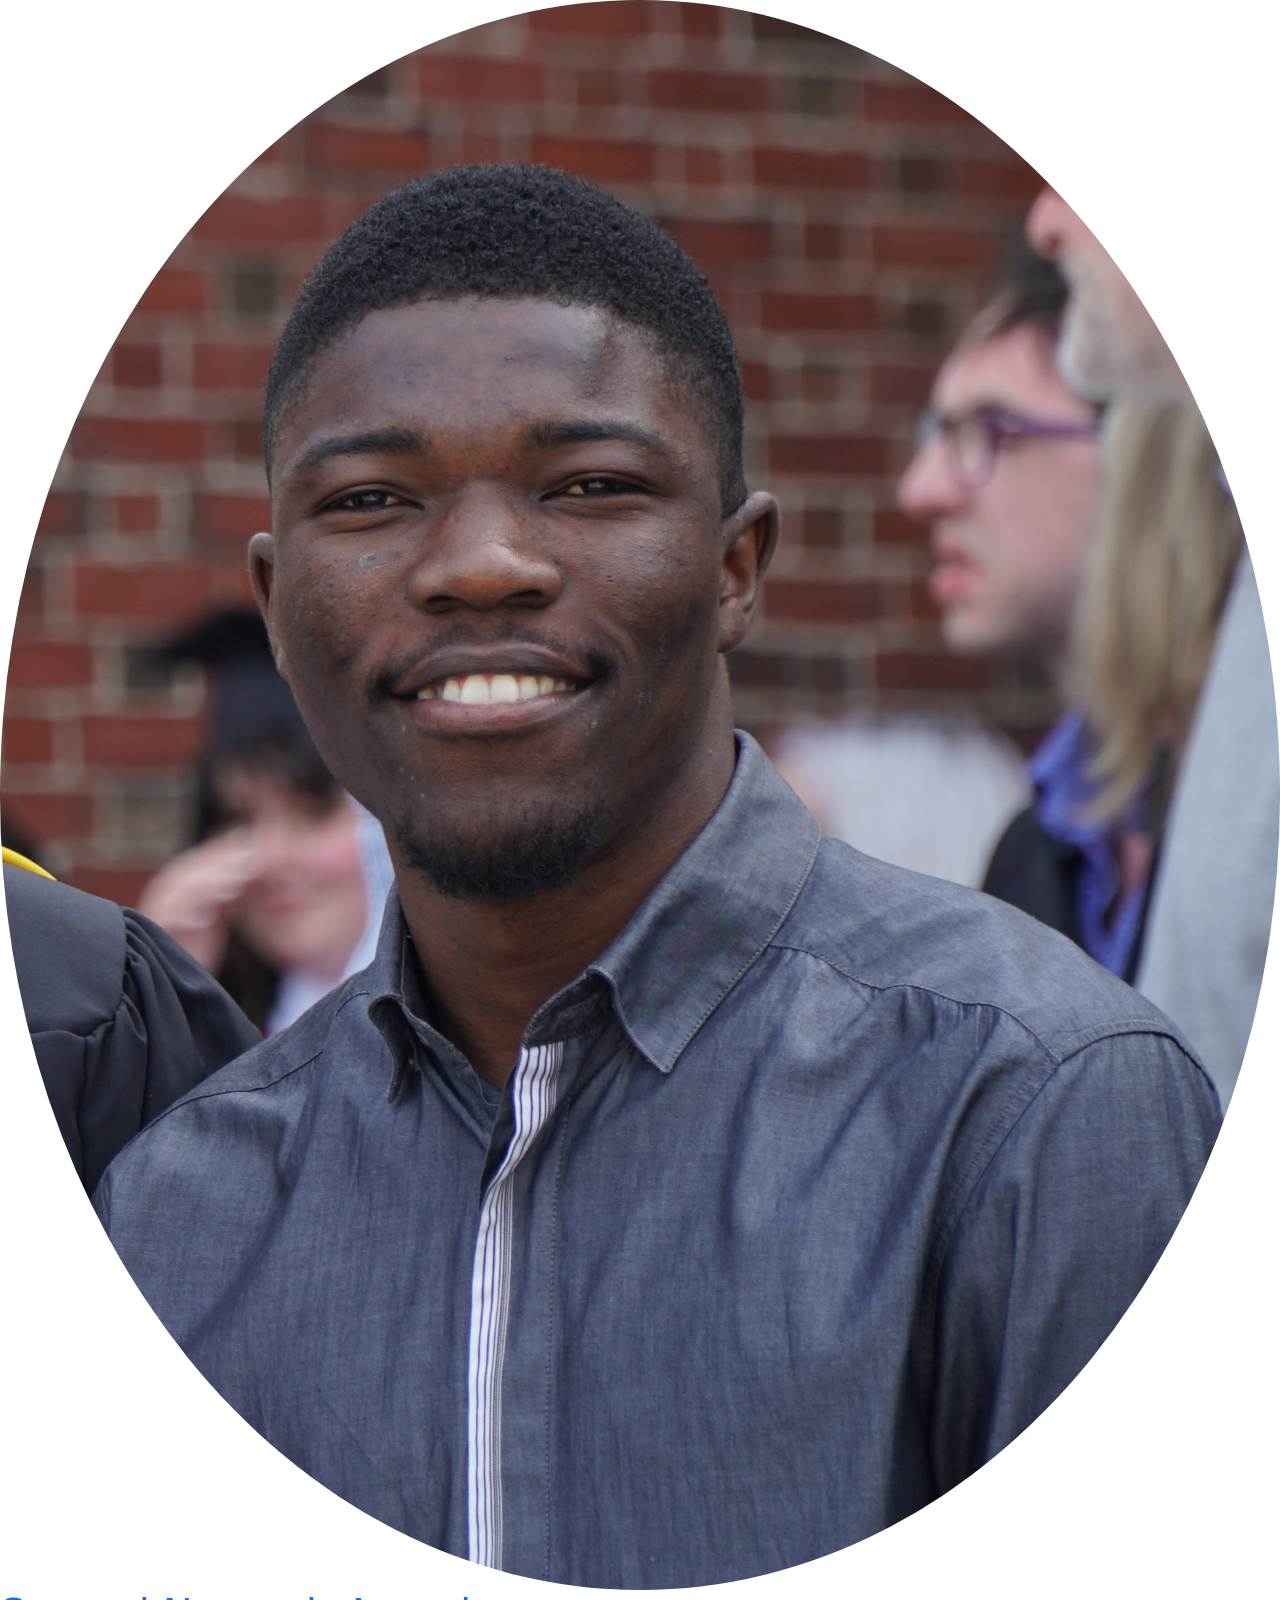
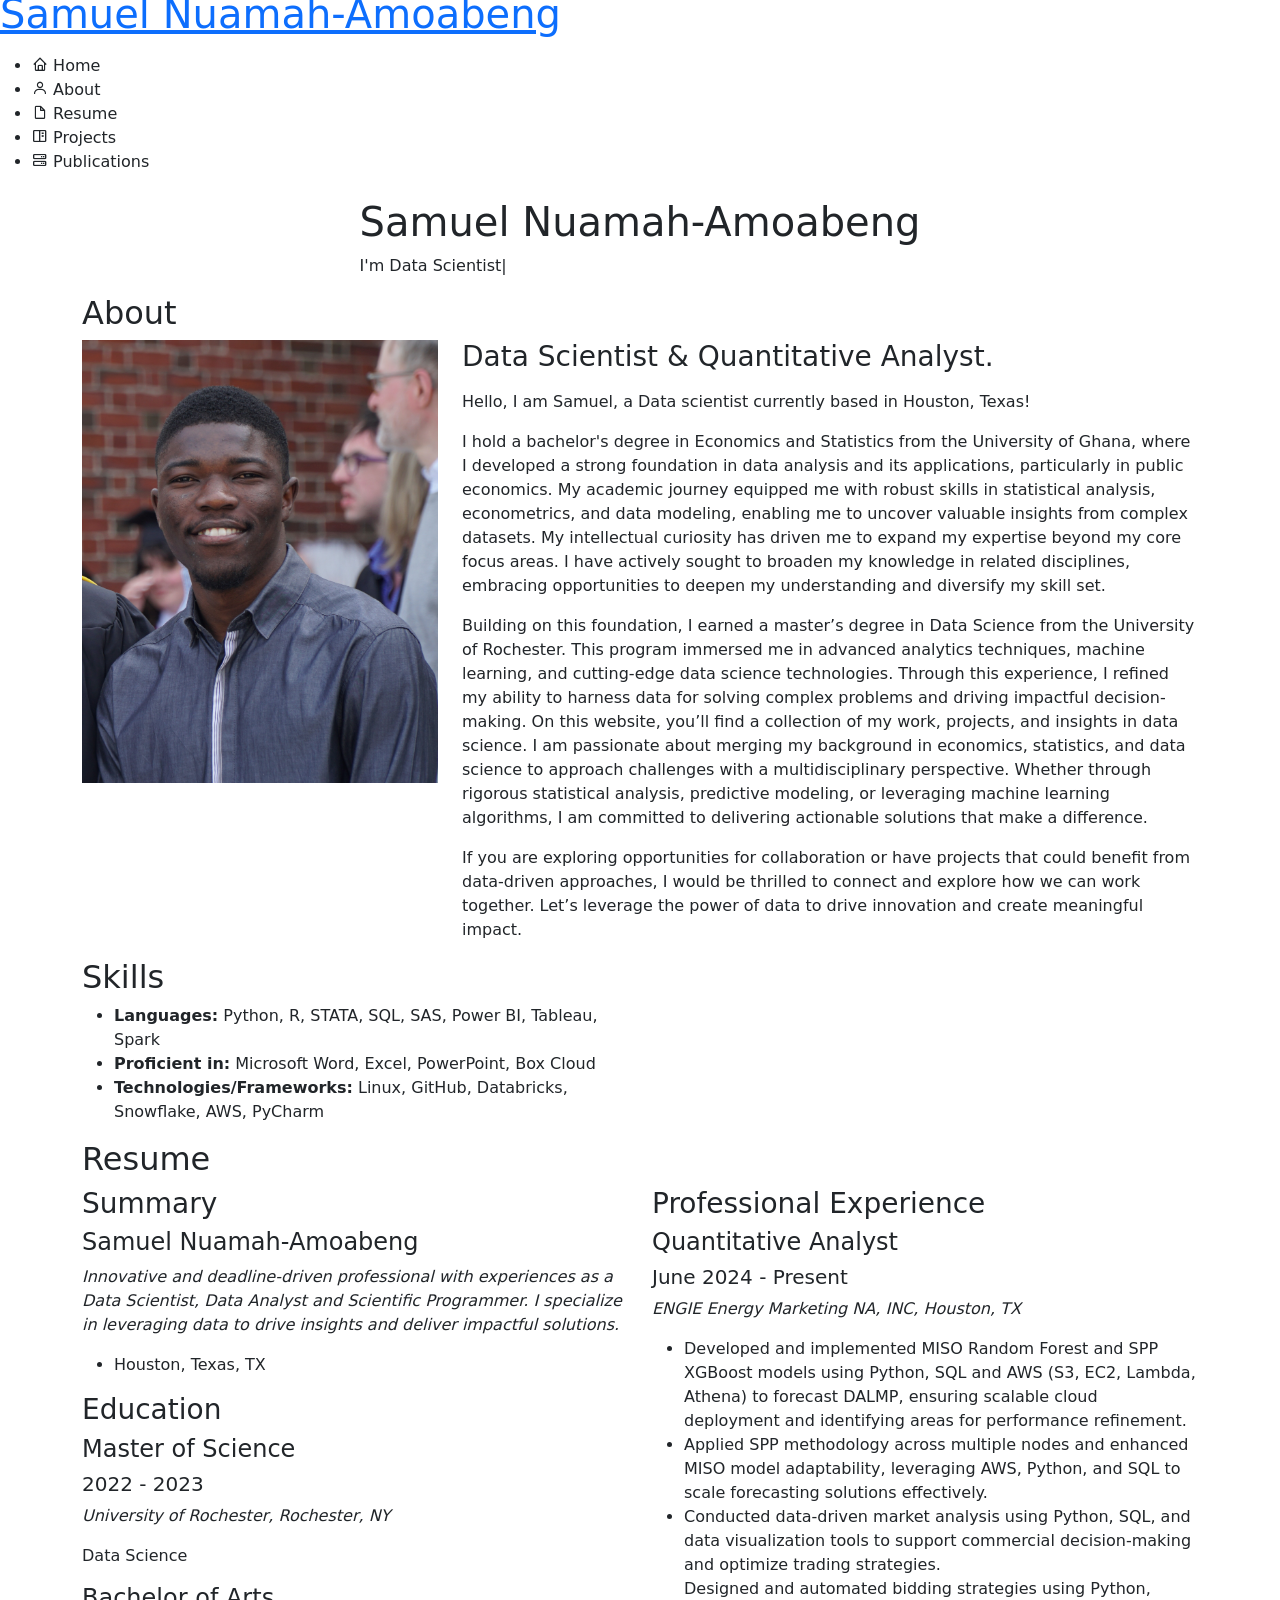
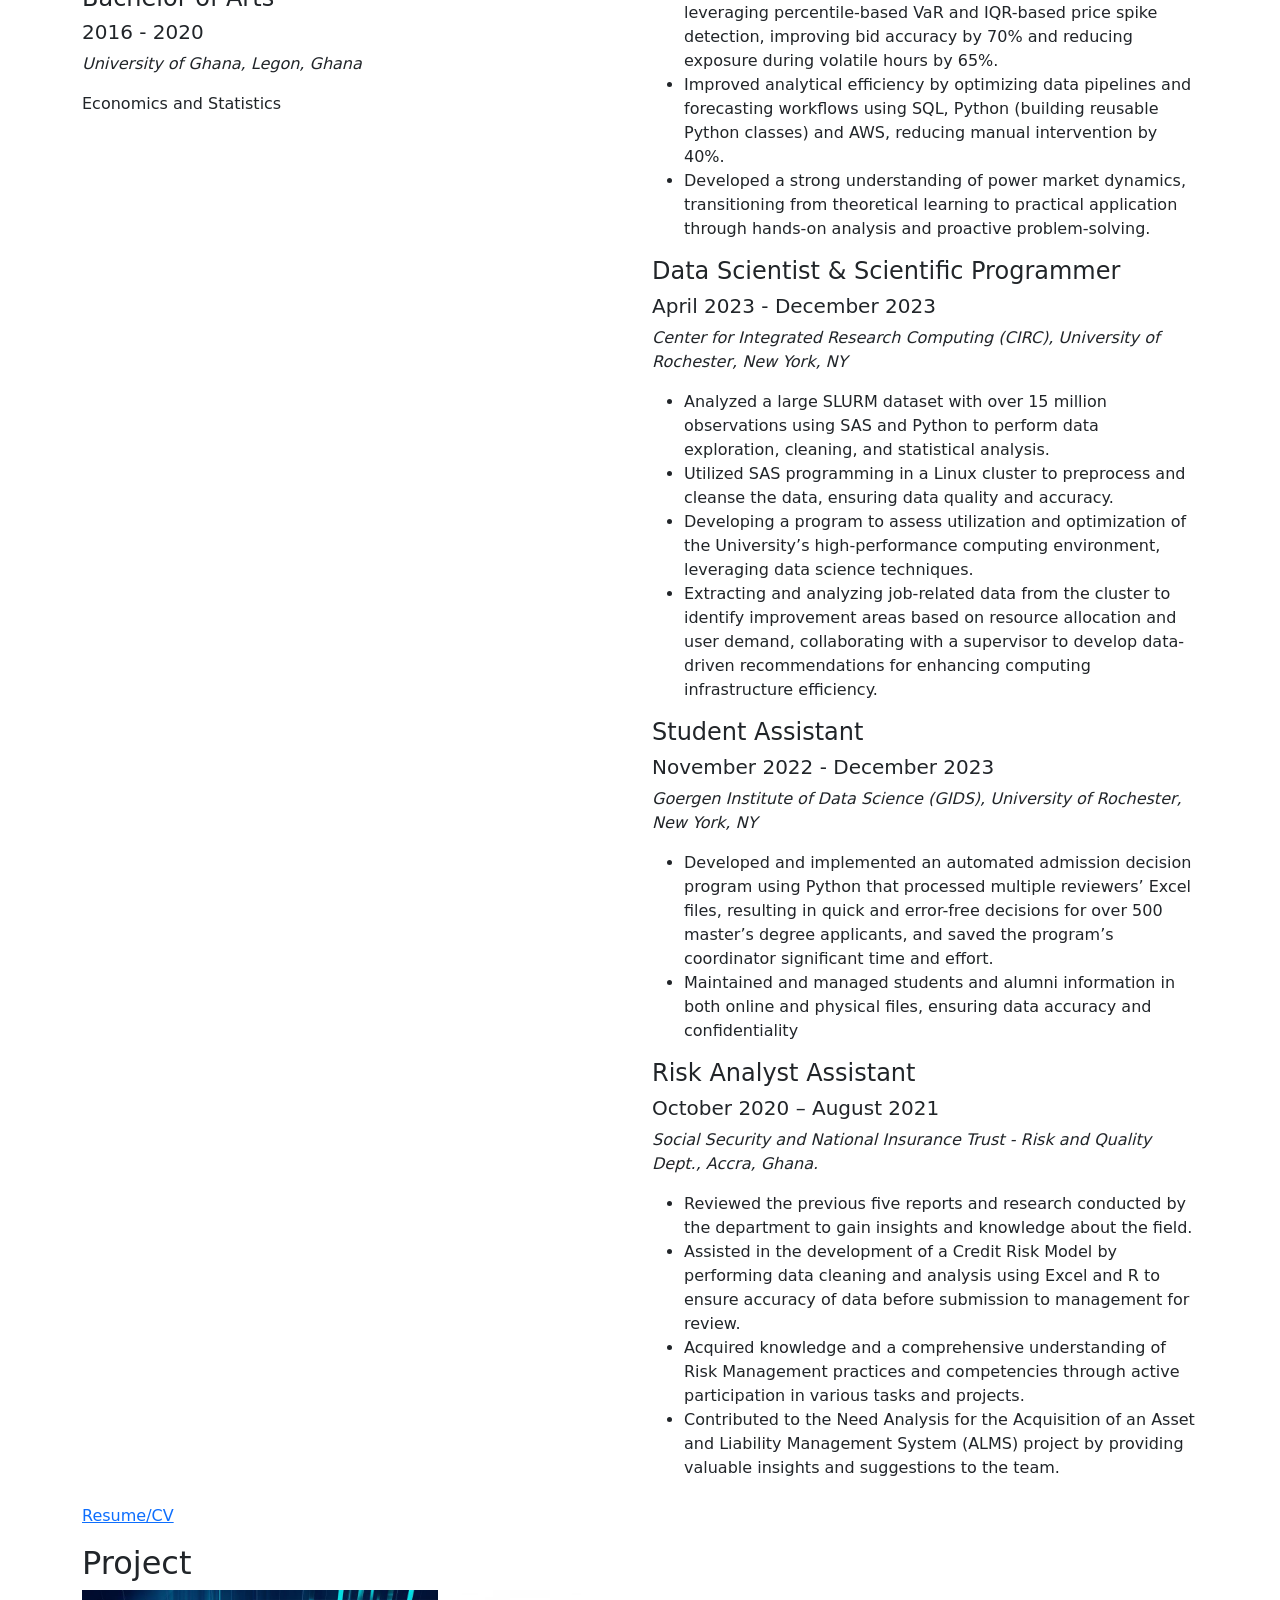
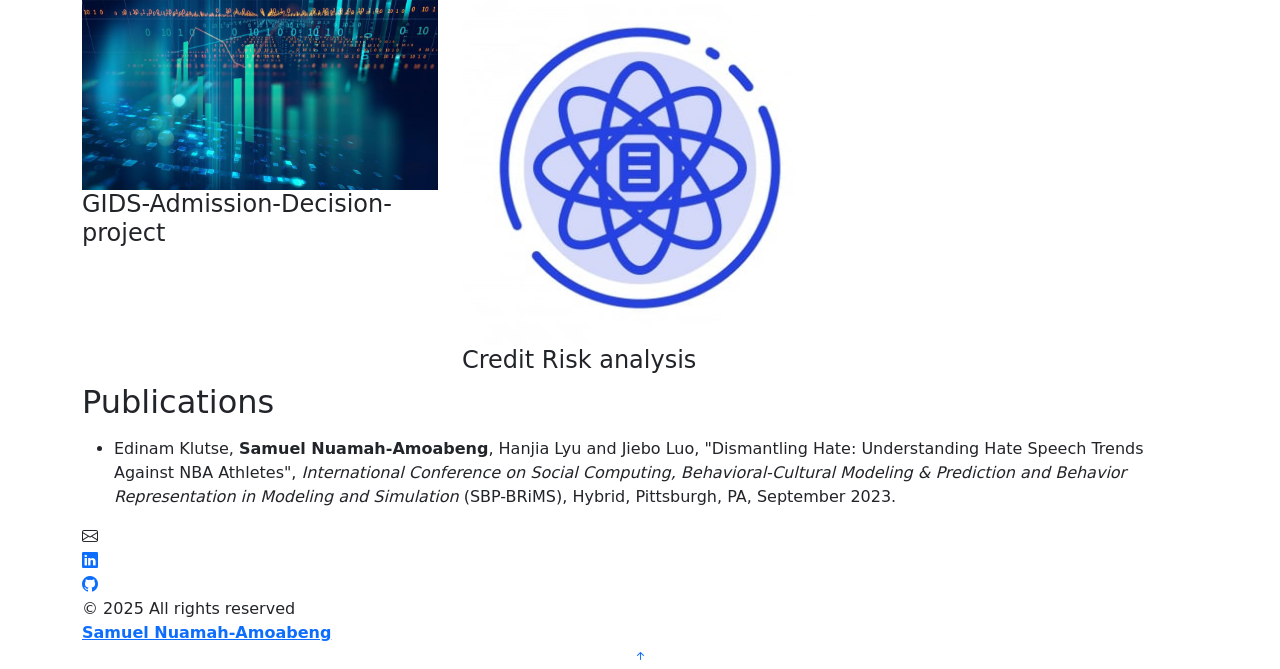
==== index.html @ 995edb14 "Update index.html changed emp date of ENGIE also added a bullet point to my experience" ====
<!DOCTYPE html>
<html lang="en">

<head>
  <meta name="google-site-verification" content="ujQtDr-urNf1VASgoA4Z95zfJi-2uGLfzLaGfaBQ5-U" />
  <meta charset="utf-8">
  <meta content="width=device-width, initial-scale=1.0" name="viewport">

  <title>Samuel Nuamah-Amoabeng</title>
  <meta content="" name="description">
  <meta content="" name="keywords">

  <!-- Favicons -->
  <link href="assets/img/favicon.png" rel="icon">
  <link href="assets/img/apple-touch-icon.png" rel="apple-touch-icon">

  <!-- Google Fonts -->
  <link href="https://fonts.googleapis.com/css?family=Open+Sans:300,300i,400,400i,600,600i,700,700i|Raleway:300,300i,400,400i,500,500i,600,600i,700,700i|Poppins:300,300i,400,400i,500,500i,600,600i,700,700i" rel="stylesheet">

  <!-- Vendor CSS Files -->
  <link href="assets/vendor/aos/aos.css" rel="stylesheet">
  <link href="assets/vendor/bootstrap/css/bootstrap.min.css" rel="stylesheet">
  <link href="assets/vendor/bootstrap-icons/bootstrap-icons.css" rel="stylesheet">
  <link href="assets/vendor/boxicons/css/boxicons.min.css" rel="stylesheet">
  <link href="assets/vendor/glightbox/css/glightbox.min.css" rel="stylesheet">
  <link href="assets/vendor/swiper/swiper-bundle.min.css" rel="stylesheet">

  <!-- Template Main CSS File -->
  <link href="assets/css/style.css" rel="stylesheet">

  <!-- =======================================================
  * Template Name: Samuel Nuamah-Amoabeng
  * Updated: May 30 2023 with Bootstrap v5.3.0
  * Template URL: https://bootstrapmade.com/iportfolio-bootstrap-portfolio-websites-template/
  * Author: BootstrapMade.com
  * License: https://bootstrapmade.com/license/
  ======================================================== -->
</head>

<body>

  <!-- ======= Mobile nav toggle button ======= -->
  <i class="bi bi-list mobile-nav-toggle d-xl-none"></i>

  <!-- ======= Header ======= -->
  <header id="header">
    <div class="d-flex flex-column">

      <div class="profile">
        <img src="assets/img/profile-img.jpg" alt="" class="img-fluid rounded-circle">
        <h1 class="text-light"><a href="index.html">Samuel Nuamah-Amoabeng</a></h1>
        <!-- <div class="social-links mt-3 text-center"> -->
        <!-- <a href="#" class="twitter"><i class="bx bxl-twitter"></i></a> -->
        <!-- <a href="#" class="facebook"><i class="bx bxl-facebook"></i></a> -->
        <!-- <a href="#" class="instagram"><i class="bx bxl-instagram"></i></a> -->
        <!-- <a href="#" class="google-plus"><i class="bx bxl-skype"></i></a> --> 
        <!-- <a href="#" class="linkedin"><i class="bx bxl-linkedin"></i></a> -->
        <!-- </div> -->
      </div>

      <nav id="navbar" class="nav-menu navbar">
        <ul>
          <li><a href="#hero" class="nav-link scrollto active"><i class="bx bx-home"></i> <span>Home</span></a></li>
          <li><a href="#about" class="nav-link scrollto"><i class="bx bx-user"></i> <span>About</span></a></li>
          <li><a href="#resume" class="nav-link scrollto"><i class="bx bx-file-blank"></i> <span>Resume</span></a></li>
          <li><a href="#projects" class="nav-link scrollto"><i class="bx bx-book-content"></i> <span>Projects</span></a></li>
          <li><a href="#publications" class="nav-link scrollto"><i class="bx bx-server"></i> <span>Publications</span></a></li>
          <!-- <li><a href="#contact" class="nav-link scrollto"><i class="bx bx-envelope"></i> <span>Contact</span></a></li> -->
        </ul>
      </nav><!-- .nav-menu -->
    </div>
  </header><!-- End Header -->

  <!-- ======= Hero Section ======= -->
  <section id="hero" class="d-flex flex-column justify-content-center align-items-center">
    <div class="hero-container" data-aos="fade-in">
      <h1>Samuel Nuamah-Amoabeng</h1>
      <p>I'm <span class="typed" data-typed-items="Data Scientist, Economist, Scientific Programmer, Quantitative Analyst"></span></p>
    </div>
  </section><!-- End Hero -->

  <main id="main">

    <!-- ======= About Section ======= -->
    <section id="about" class="about">
      <div class="container">

        <div class="section-title">
          <h2>About</h2>
          
        </div>

         <div class="row">
          <div class="col-lg-4" data-aos="fade-right">
            <img src="assets/img/profile-img.jpg" class="img-fluid" alt="">
          </div>
          <div class="col-lg-8 pt-4 pt-lg-0 content" data-aos="fade-left">
            <h3>Data Scientist &amp; Quantitative Analyst.</h3>
             <p class="fst-italic">
              <p>Hello, I am Samuel, a Data scientist currently based in Houston, Texas!</p>

          <p>I hold a bachelor's degree in Economics and Statistics from the University of Ghana, where I developed a strong foundation in data analysis and its applications, particularly in public economics. My academic journey equipped me with robust skills in statistical analysis, econometrics, and data modeling, enabling me to uncover valuable insights from complex datasets.
            My intellectual curiosity has driven me to expand my expertise beyond my core focus areas. I have actively sought to broaden my knowledge in related disciplines, embracing opportunities to deepen my understanding and diversify my skill set.</p>  
            <p>Building on this foundation, I earned a master’s degree in Data Science from the University of Rochester. This program immersed me in advanced analytics techniques, machine learning, and cutting-edge data science technologies. Through this experience, I refined my ability to harness data for solving complex problems and driving impactful decision-making.
            On this website, you’ll find a collection of my work, projects, and insights in data science. I am passionate about merging my background in economics, statistics, and data science to approach challenges with a multidisciplinary perspective. Whether through rigorous statistical analysis, predictive modeling, or leveraging machine learning algorithms, I am committed to delivering actionable solutions that make a difference.</p>
            <p>If you are exploring opportunities for collaboration or have projects that could benefit from data-driven approaches, I would be thrilled to connect and explore how we can work together. Let’s leverage the power of data to drive innovation and create meaningful impact.</p>
            <!-- <p>Thank you for visiting —I look forward to engaging with you!</p> -->
            </p>
            <!-- <div class="row">
              <div class="col-lg-6">
                <ul>
                  <li><i class="bi bi-chevron-right"></i> <strong>Birthday:</strong> <span>1 May 1995</span></li>
                  <li><i class="bi bi-chevron-right"></i> <strong>Website:</strong> <span>www.example.com</span></li>
                  <li><i class="bi bi-chevron-right"></i> <strong>Phone:</strong> <span>+123 456 7890</span></li>
                  <li><i class="bi bi-chevron-right"></i> <strong>City:</strong> <span>New York, USA</span></li>
                </ul>
              </div>
              <div class="col-lg-6">
                <ul>
                  <li><i class="bi bi-chevron-right"></i> <strong>Age:</strong> <span>30</span></li>
                  <li><i class="bi bi-chevron-right"></i> <strong>Degree:</strong> <span>Master</span></li>
                  <li><i class="bi bi-chevron-right"></i> <strong>PhEmailone:</strong> <span>email@example.com</span></li>
                  <li><i class="bi bi-chevron-right"></i> <strong>Freelance:</strong> <span>Available</span></li>
                </ul>
              </div>
            </div>
            <p>
              Officiis eligendi itaque labore et dolorum mollitia officiis optio vero. Quisquam sunt adipisci omnis et ut. Nulla accusantium dolor incidunt officia tempore. Et eius omnis.
              Cupiditate ut dicta maxime officiis quidem quia. Sed et consectetur qui quia repellendus itaque neque. Aliquid amet quidem ut quaerat cupiditate. Ab et eum qui repellendus omnis culpa magni laudantium dolores.
            </p>
          </div>
        </div> --> 

      </div>
    </section><!-- End About Section -->

    <!-- ======= Facts Section ======= -->
    <!-- <section id="facts" class="facts">
      <div class="container">

        <div class="section-title">
          <h2>Facts</h2>
          <p>Magnam dolores commodi suscipit. Necessitatibus eius consequatur ex aliquid fuga eum quidem. Sit sint consectetur velit. Quisquam quos quisquam cupiditate. Et nemo qui impedit suscipit alias ea. Quia fugiat sit in iste officiis commodi quidem hic quas.</p>
        </div>

        <div class="row no-gutters">

          <div class="col-lg-3 col-md-6 d-md-flex align-items-md-stretch" data-aos="fade-up">
            <div class="count-box">
              <i class="bi bi-emoji-smile"></i>
              <span data-purecounter-start="0" data-purecounter-end="232" data-purecounter-duration="1" class="purecounter"></span>
              <p><strong>Happy Clients</strong> consequuntur quae</p>
            </div>
          </div>

          <div class="col-lg-3 col-md-6 d-md-flex align-items-md-stretch" data-aos="fade-up" data-aos-delay="100">
            <div class="count-box">
              <i class="bi bi-journal-richtext"></i>
              <span data-purecounter-start="0" data-purecounter-end="521" data-purecounter-duration="1" class="purecounter"></span>
              <p><strong>Projects</strong> adipisci atque cum quia aut</p>
            </div>
          </div>

          <div class="col-lg-3 col-md-6 d-md-flex align-items-md-stretch" data-aos="fade-up" data-aos-delay="200">
            <div class="count-box">
              <i class="bi bi-headset"></i>
              <span data-purecounter-start="0" data-purecounter-end="1453" data-purecounter-duration="1" class="purecounter"></span>
              <p><strong>Hours Of Support</strong> aut commodi quaerat</p>
            </div>
          </div>

          <div class="col-lg-3 col-md-6 d-md-flex align-items-md-stretch" data-aos="fade-up" data-aos-delay="300">
            <div class="count-box">
              <i class="bi bi-people"></i>
              <span data-purecounter-start="0" data-purecounter-end="32" data-purecounter-duration="1" class="purecounter"></span>
              <p><strong>Hard Workers</strong> rerum asperiores dolor</p>
            </div>
          </div>

        </div>

      </div> -->
    </section><!-- End Facts Section -->

    <!-- ======= Skills Section ======= -->
    <section id="skills" class="skills section-bg">
      <div class="container">

        <div class="section-title">
          <h2>Skills</h2>
          
        </div>

        <div class="row skills-content">

          <div class="col-lg-6" data-aos="fade-up">
            <ul>
              <li><b>Languages:</b> Python, R, STATA, SQL, SAS, Power BI, Tableau, Spark</li>
              <li><b>Proficient in:</b> Microsoft Word, Excel, PowerPoint, Box Cloud</li>
              <li><b>Technologies/Frameworks:</b> Linux, GitHub, Databricks, Snowflake, AWS, PyCharm</li>
            </ul>
          </div>

            <!-- <div class="progress">
              <span class="skill">HTML <i class="val">100%</i></span>
              <div class="progress-bar-wrap">
                <div class="progress-bar" role="progressbar" aria-valuenow="100" aria-valuemin="0" aria-valuemax="100"></div>
              </div>
            </div>

            <div class="progress">
              <span class="skill">CSS <i class="val">90%</i></span>
              <div class="progress-bar-wrap">
                <div class="progress-bar" role="progressbar" aria-valuenow="90" aria-valuemin="0" aria-valuemax="100"></div>
              </div>
            </div>

            <div class="progress">
              <span class="skill">JavaScript <i class="val">75%</i></span>
              <div class="progress-bar-wrap">
                <div class="progress-bar" role="progressbar" aria-valuenow="75" aria-valuemin="0" aria-valuemax="100"></div>
              </div>
            </div>

          </div>

          <div class="col-lg-6" data-aos="fade-up" data-aos-delay="100">

            <div class="progress">
              <span class="skill">PHP <i class="val">80%</i></span>
              <div class="progress-bar-wrap">
                <div class="progress-bar" role="progressbar" aria-valuenow="80" aria-valuemin="0" aria-valuemax="100"></div>
              </div>
            </div>

            <div class="progress">
              <span class="skill">WordPress/CMS </span>
              -- <div class="progress-bar-wrap"> -->
                <!-- <div class="progress-bar" role="progressbar" aria-valuenow="90" aria-valuemin="0" aria-valuemax="100"></div> -->
              <!-- </div> -->
            <!-- </div> -->

            <!-- <div class="progress">
              <span class="skill">Photoshop <i class="val">55%</i></span>
              <div class="progress-bar-wrap">
                <div class="progress-bar" role="progressbar" aria-valuenow="55" aria-valuemin="0" aria-valuemax="100"></div>
              </div>
            </div> -->

          <!-- </div> -->

        <!-- </div> -->

      <!-- </div> -->
    </section><!-- End Skills Section -->

    <!-- ======= Resume Section ======= -->
    <section id="resume" class="resume">
      <div class="container">

        <div class="section-title">
          <h2>Resume</h2>
          <!-- <p>Magnam dolores commodi suscipit. Necessitatibus eius consequatur ex aliquid fuga eum quidem. Sit sint consectetur velit. Quisquam quos quisquam cupiditate. Et nemo qui impedit suscipit alias ea. Quia fugiat sit in iste officiis commodi quidem hic quas.</p> -->
        </div>

        <div class="row">
          <div class="col-lg-6" data-aos="fade-up">
            <h3 class="resume-title">Summary</h3>
            <div class="resume-item pb-0">
              <h4>Samuel Nuamah-Amoabeng</h4>
              <p><em>Innovative and deadline-driven professional with experiences as a Data Scientist, Data Analyst and Scientific Programmer. I specialize in leveraging data to drive insights and deliver impactful solutions.</em></p>
              <ul>
                <li>Houston, Texas, TX</li>
                <!-- <li>(585) 290-3581</li> -->
                <!-- <li>snuamaha@ur.rochester.edu</li> -->
              </ul>
            </div>

            <h3 class="resume-title">Education</h3>
            <div class="resume-item">
              <h4>Master of Science </h4>
              <h5>2022 - 2023</h5>
              <p><em>University of Rochester, Rochester, NY</em></p>
               <p>Data Science</p>
            </div>
            <div class="resume-item">
              <h4>Bachelor of Arts </h4>
              <h5>2016 - 2020</h5>
              <p><em>University of Ghana, Legon, Ghana</em></p>
               <p>Economics and Statistics</p>
            </div>
          </div>
          <div class="col-lg-6" data-aos="fade-up" data-aos-delay="100">
            <h3 class="resume-title">Professional Experience</h3>
            <div class="resume-item">
              <h4>Quantitative Analyst</h4>
              <h5>June 2024 - Present</h5>
              <p><em>ENGIE Energy Marketing NA, INC, Houston, TX </em></p>
              <ul>
                <li>Developed and implemented MISO Random Forest and SPP XGBoost models using Python, SQL and AWS (S3, EC2, Lambda, Athena) to forecast DALMP, ensuring scalable cloud deployment and identifying areas for performance refinement.</li>
                <li>Applied SPP methodology across multiple nodes and enhanced MISO model adaptability, leveraging AWS, Python, and SQL to scale forecasting solutions effectively. </li>
                <li>Conducted data-driven market analysis using Python, SQL, and data visualization tools to support commercial decision-making and optimize trading strategies.</li>
                </li>Designed and automated bidding strategies using Python, leveraging percentile-based VaR and IQR-based price spike detection, improving bid accuracy by 70% and reducing exposure during volatile hours by 65%.</li>
                <li>Improved analytical efficiency by optimizing data pipelines and forecasting workflows using SQL, Python (building reusable Python classes) and AWS, reducing manual intervention by 40%.</li>
                <li>Developed a strong understanding of power market dynamics, transitioning from theoretical learning to practical application through hands-on analysis and proactive problem-solving.</li>
              </ul>
            </div>
            <div class="resume-item">
              <h4>Data Scientist & Scientific Programmer</h4>
              <h5>April 2023 - December 2023</h5>
              <p><em>Center for Integrated Research Computing (CIRC), University of Rochester, New York, NY </em></p>
              <ul>
                <li>Analyzed a large SLURM dataset with over 15 million observations using SAS and Python to perform data exploration, cleaning, and statistical analysis.</li>
                <li>Utilized SAS programming in a Linux cluster to preprocess and cleanse the data, ensuring data quality and accuracy. </li>
                <li>Developing a program to assess utilization and optimization of the University’s high-performance computing environment, leveraging data science techniques.</li>
                <li>Extracting and analyzing job-related data from the cluster to identify improvement areas based on resource allocation and user demand, collaborating with a supervisor to develop data-driven recommendations for enhancing computing infrastructure efficiency.</li>
              </ul>
            </div>
            <div class="resume-item">
              <h4>Student Assistant</h4>
              <h5>November 2022 - December 2023</h5>
              <p><em>Goergen Institute of Data Science (GIDS), University of Rochester, New York, NY</em></p>
              <ul>
                <li>Developed and implemented an automated admission decision program using Python that processed multiple reviewers’ Excel files, resulting in quick and error-free decisions for over 500 master’s degree applicants, and saved the program’s coordinator significant time and effort.</li>
                <li>Maintained and managed students and alumni information in both online and physical files, ensuring data accuracy and confidentiality</li>
                <!-- <li>Recommended and consulted with clients on the most appropriate graphic design</li>
                <li>Created 4+ design presentations and proposals a month for clients and account managers</li> -->
              </ul>
            </div>
            <div class="resume-item">
              <h4>Risk Analyst Assistant</h4>
              <h5>October 2020 – August 2021</h5>
              <p><em>Social Security and National Insurance Trust - Risk and Quality Dept., Accra, Ghana.</em></p>
              <ul>
                <li>Reviewed the previous five reports and research conducted by the department to gain insights and knowledge about the field.</li>
                <li>Assisted in the development of a Credit Risk Model by performing data cleaning and analysis using Excel and R to ensure accuracy of data before submission to management for review. </li>
                <li>Acquired knowledge and a comprehensive understanding of Risk Management practices and competencies through active participation in various tasks and projects.</li>
                <li>Contributed to the Need Analysis for the Acquisition of an Asset and Liability Management System (ALMS) project by providing valuable insights and suggestions to the team.</li>
              </ul>
            </div>
          </div>
        </div>

      </div>
    </section><!-- End Resume Section -->



    <section id="resume" class="resume">
      <div class="container">
        <!-- Resume section code -->
    
        <!-- PDF Resume section -->
        <div class="resume-pdf">
          <h3 class="resume-title"></h3>
          <p><a href="resume/Samuel_Resume_new.pdf" target="_blank">Resume/CV</a></p>
        </div>
      </div>
    </section>
    
    
    <!-- ======= Portfolio Section ======= -->
    <section id="projects" class="projects section-bg">
      <div class="container">

        <div class="section-title">
          <h2>Project</h2>
          <!-- <p>Magnam dolores commodi suscipit. Necessitatibus eius consequatur ex aliquid fuga eum quidem. Sit sint consectetur velit. Quisquam quos quisquam cupiditate. Et nemo qui impedit suscipit alias ea. Quia fugiat sit in iste officiis commodi quidem hic quas.</p> -->
        </div>

         <div class="row" data-aos="fade-up">
          <div class="col-lg-12 d-flex justify-content-center">
            <!-- <ul id="projects-flters">
              <li data-filter="*" class="filter-active">All</li>
              <li data-filter=".filter-app">App</li>
              <li data-filter=".filter-card">Card</li>
              <li data-filter=".filter-web">Web</li>
            </ul> -->
          </div>
        </div>

        <div class="row portfolio-container" data-aos="fade-up" data-aos-delay="100">

          <div class="col-lg-4 col-md-6 portfolio-item filter-app">
            <div class="portfolio-wrap">
              <a href="https://github.com/snuamaha/GIDS-Admission-Decision-project"> 
              <img src="assets/img/portfolio/portfolio-1.jpg" class="img-fluid" alt="">
              </a>
              <h4>GIDS-Admission-Decision-project</h4>
              <div class="portfolio-links">
                <a href="assets/img/portfolio/portfolio-1.jpg" data-gallery="portfolioGallery" class="portfolio-lightbox" title="GIDS-Admission-Decision"><i class=""></i></a>
                <a href="https://github.com/snuamaha/GIDS-Admission-Decision-project" title="More Details"><i class=""></i></a>
              </div>
            </div>
          </div>

          <div class="col-lg-4 col-md-6 portfolio-item filter-app">
            <div class="portfolio-wrap">
              <a href="https://github.com/snuamaha/Credit-Risk-Analyis">
              <img src="assets/img/portfolio/portfolio-2.jpg" class="img-fluid" alt="">
              </a>
              <h4>Credit Risk analysis</h4>
              <div class="portfolio-links">
                <a href="assets/img/portfolio/portfolio-2.jpg" data-gallery="portfolioGallery" class="portfolio-lightbox" title="Credit Risk analysis"><i class=""></i></a>
                <a href="https://github.com/snuamaha/Credit-Risk-Analyis" title="More Details"><i class=""></i></a>
              </div>
            </div>
          </div>

          <!-- <div class="col-lg-4 col-md-6 portfolio-item filter-app">
            <div class="portfolio-wrap">
              <a href="portfolio-details.html">
              <img src="assets/img/portfolio/portfolio-3.jpg" class="img-fluid" alt="">
              </a>
              <div class="portfolio-links">
                <a href="assets/img/portfolio/portfolio-3.jpg" data-gallery="portfolioGallery" class="portfolio-lightbox" title=""><i class="bx bx-plus"></i></a>
                <a href="portfolio-details.html" title="More Details"><i class="bx bx-link"></i></a>
              </div>
            </div>
          </div> -->

          <!-- <div class="col-lg-4 col-md-6 portfolio-item filter-card">
            <div class="portfolio-wrap">
              <img src="assets/img/portfolio/portfolio-4.jpg" class="img-fluid" alt="">
              <div class="portfolio-links">
                <a href="assets/img/portfolio/portfolio-4.jpg" data-gallery="portfolioGallery" class="portfolio-lightbox" title="Card 2"><i class="bx bx-plus"></i></a>
                <a href="portfolio-details.html" title="More Details"><i class="bx bx-link"></i></a>
              </div>
            </div>
          </div> 

          <!-- <div class="col-lg-4 col-md-6 portfolio-item filter-web">
            <div class="portfolio-wrap">
              <img src="assets/img/portfolio/portfolio-5.jpg" class="img-fluid" alt="">
              <div class="portfolio-links">
                <a href="assets/img/portfolio/portfolio-5.jpg" data-gallery="portfolioGallery" class="portfolio-lightbox" title="Web 2"><i class="bx bx-plus"></i></a>
                <a href="portfolio-details.html" title="More Details"><i class="bx bx-link"></i></a>
              </div>
            </div>
          </div>

          <div class="col-lg-4 col-md-6 portfolio-item filter-app">
            <div class="portfolio-wrap">
              <img src="assets/img/portfolio/portfolio-6.jpg" class="img-fluid" alt="">
              <div class="portfolio-links">
                <a href="assets/img/portfolio/portfolio-6.jpg" data-gallery="portfolioGallery" class="portfolio-lightbox" title="App 3"><i class="bx bx-plus"></i></a>
                <a href="portfolio-details.html" title="More Details"><i class="bx bx-link"></i></a>
              </div>
            </div>
          </div> -->

          <!-- <div class="col-lg-4 col-md-6 portfolio-item filter-card">
            <div class="portfolio-wrap">
              <img src="assets/img/portfolio/portfolio-7.jpg" class="img-fluid" alt="">
              <div class="portfolio-links">
                <a href="assets/img/portfolio/portfolio-7.jpg" data-gallery="portfolioGallery" class="portfolio-lightbox" title="Card 1"><i class="bx bx-plus"></i></a>
                <a href="portfolio-details.html" title="More Details"><i class="bx bx-link"></i></a>
              </div>
            </div>
          </div>

          <div class="col-lg-4 col-md-6 portfolio-item filter-card">
            <div class="portfolio-wrap">
              <img src="assets/img/portfolio/portfolio-8.jpg" class="img-fluid" alt="">
              <div class="portfolio-links">
                <a href="assets/img/portfolio/portfolio-8.jpg" data-gallery="portfolioGallery" class="portfolio-lightbox" title="Card 3"><i class="bx bx-plus"></i></a>
                <a href="portfolio-details.html" title="More Details"><i class="bx bx-link"></i></a>
              </div>
            </div>
          </div>

          <div class="col-lg-4 col-md-6 portfolio-item filter-web">
            <div class="portfolio-wrap">
              <img src="assets/img/portfolio/portfolio-9.jpg" class="img-fluid" alt="">
              <div class="portfolio-links">
                <a href="assets/img/portfolio/portfolio-9.jpg" data-gallery="portfolioGallery" class="portfolio-lightbox" title="Web 3"><i class="bx bx-plus"></i></a>
                <a href="portfolio-details.html" title="More Details"><i class="bx bx-link"></i></a>
              </div>
            </div>
          </div> -->

        </div>

      </div>
    </section><!-- End Portfolio Section -->

    <!-- ======= Services Section ======= -->
    <section id="publications" class="publications">
      <div class="container">

        <div class="section-title">
          <h2>Publications</h2>
          <ul>
            <li><p><p>Edinam Klutse, <b>Samuel Nuamah-Amoabeng</b>, Hanjia Lyu and Jiebo Luo, "Dismantling Hate: Understanding Hate Speech Trends Against NBA Athletes", <em>International Conference on Social Computing, Behavioral-Cultural Modeling & Prediction and Behavior Representation in Modeling and Simulation</em> (SBP-BRiMS), Hybrid, Pittsburgh, PA, September 2023.</p></p></li>
          </ul> 
        </div>

        <!-- <div class="row">
          <div class="col-lg-4 col-md-6 icon-box" data-aos="fade-up">
            <div class="icon"><i class="bi bi-briefcase"></i></div>
            <h4 class="title"><a href="">Lorem Ipsum</a></h4>
            <p class="description">Voluptatum deleniti atque corrupti quos dolores et quas molestias excepturi sint occaecati cupiditate non provident</p>
          </div> -->
          <!-- <div class="col-lg-4 col-md-6 icon-box" data-aos="fade-up" data-aos-delay="100">
            <div class="icon"><i class="bi bi-card-checklist"></i></div>
            <h4 class="title"><a href="">Dolor Sitema</a></h4>
            <p class="description">Minim veniam, quis nostrud exercitation ullamco laboris nisi ut aliquip ex ea commodo consequat tarad limino ata</p>
          </div>
          <div class="col-lg-4 col-md-6 icon-box" data-aos="fade-up" data-aos-delay="200">
            <div class="icon"><i class="bi bi-bar-chart"></i></div>
            <h4 class="title"><a href="">Sed ut perspiciatis</a></h4>
            <p class="description">Duis aute irure dolor in reprehenderit in voluptate velit esse cillum dolore eu fugiat nulla pariatur</p>
          </div>
          <div class="col-lg-4 col-md-6 icon-box" data-aos="fade-up" data-aos-delay="300">
            <div class="icon"><i class="bi bi-binoculars"></i></div>
            <h4 class="title"><a href="">Magni Dolores</a></h4>
            <p class="description">Excepteur sint occaecat cupidatat non proident, sunt in culpa qui officia deserunt mollit anim id est laborum</p>
          </div>
          <div class="col-lg-4 col-md-6 icon-box" data-aos="fade-up" data-aos-delay="400">
            <div class="icon"><i class="bi bi-brightness-high"></i></div>
            <h4 class="title"><a href="">Nemo Enim</a></h4>
            <p class="description">At vero eos et accusamus et iusto odio dignissimos ducimus qui blanditiis praesentium voluptatum deleniti atque</p>
          </div>
          <div class="col-lg-4 col-md-6 icon-box" data-aos="fade-up" data-aos-delay="500">
            <div class="icon"><i class="bi bi-calendar4-week"></i></div>
            <h4 class="title"><a href="">Eiusmod Tempor</a></h4>
            <p class="description">Et harum quidem rerum facilis est et expedita distinctio. Nam libero tempore, cum soluta nobis est eligendi</p>
          </div> -->
        </div>

      </div>
    </section><!-- End Services Section -->

    <!-- ======= Testimonials Section ======= -->
    <!-- <!-- <section id="testimonials" class="testimonials section-bg">
      <div class="container">

        <div class="section-title">
          <h2>Testimonials</h2>
          <p>Magnam dolores commodi suscipit. Necessitatibus eius consequatur ex aliquid fuga eum quidem. Sit sint consectetur velit. Quisquam quos quisquam cupiditate. Et nemo qui impedit suscipit alias ea. Quia fugiat sit in iste officiis commodi quidem hic quas.</p>
        </div>

        <div class="testimonials-slider swiper" data-aos="fade-up" data-aos-delay="100">
          <div class="swiper-wrapper">

            <div class="swiper-slide">
              <div class="testimonial-item" data-aos="fade-up">
                <p>
                  <i class="bx bxs-quote-alt-left quote-icon-left"></i>
                  Proin iaculis purus consequat sem cure digni ssim donec porttitora entum suscipit rhoncus. Accusantium quam, ultricies eget id, aliquam eget nibh et. Maecen aliquam, risus at semper.
                  <i class="bx bxs-quote-alt-right quote-icon-right"></i>
                </p>
                <img src="assets/img/testimonials/testimonials-1.jpg" class="testimonial-img" alt="">
                <h3>Saul Goodman</h3>
                <h4>Ceo &amp; Founder</h4>
              </div>
            </div><!-- End testimonial item 

            <div class="swiper-slide">
              <div class="testimonial-item" data-aos="fade-up" data-aos-delay="100">
                <p>
                  <i class="bx bxs-quote-alt-left quote-icon-left"></i>
                  Export tempor illum tamen malis malis eram quae irure esse labore quem cillum quid cillum eram malis quorum velit fore eram velit sunt aliqua noster fugiat irure amet legam anim culpa.
                  <i class="bx bxs-quote-alt-right quote-icon-right"></i>
                </p>
                <img src="assets/img/testimonials/testimonials-2.jpg" class="testimonial-img" alt="">
                <h3>Sara Wilsson</h3>
                <h4>Designer</h4>
              </div>
            </div><!-- End testimonial item

            <!-- <div class="swiper-slide">
              <div class="testimonial-item" data-aos="fade-up" data-aos-delay="200">
                <p>
                  <i class="bx bxs-quote-alt-left quote-icon-left"></i>
                  Enim nisi quem export duis labore cillum quae magna enim sint quorum nulla quem veniam duis minim tempor labore quem eram duis noster aute amet eram fore quis sint minim.
                  <i class="bx bxs-quote-alt-right quote-icon-right"></i>
                </p>
                <img src="assets/img/testimonials/testimonials-3.jpg" class="testimonial-img" alt="">
                <h3>Jena Karlis</h3>
                <h4>Store Owner</h4>
              </div> -->
            </div><!-- End testimonial item -->

            <!-- <div class="swiper-slide">
              <div class="testimonial-item" data-aos="fade-up" data-aos-delay="300">
                <p>
                  <i class="bx bxs-quote-alt-left quote-icon-left"></i>
                  Fugiat enim eram quae cillum dolore dolor amet nulla culpa multos export minim fugiat minim velit minim dolor enim duis veniam ipsum anim magna sunt elit fore quem dolore labore illum veniam.
                  <i class="bx bxs-quote-alt-right quote-icon-right"></i>
                </p>
                <img src="assets/img/testimonials/testimonials-4.jpg" class="testimonial-img" alt="">
                <h3>Matt Brandon</h3>
                <h4>Freelancer</h4>
              </div> -->
            </div><!-- End testimonial item -->

            <!-- <div class="swiper-slide">
              <div class="testimonial-item" data-aos="fade-up" data-aos-delay="400">
                <p>
                  <i class="bx bxs-quote-alt-left quote-icon-left"></i>
                  Quis quorum aliqua sint quem legam fore sunt eram irure aliqua veniam tempor noster veniam enim culpa labore duis sunt culpa nulla illum cillum fugiat legam esse veniam culpa fore nisi cillum quid.
                  <i class="bx bxs-quote-alt-right quote-icon-right"></i>
                </p>
                <img src="assets/img/testimonials/testimonials-5.jpg" class="testimonial-img" alt="">
                <h3>John Larson</h3>
                <h4>Entrepreneur</h4>
              </div>  -->
            </div><!-- End testimonial item -->

          <!-- </div>
          <div class="swiper-pagination"></div>
        </div> -->

      </div>
    </section><!-- End Testimonials Section -->

    <!-- ======= Contact Section ======= -->
    <section id="contact" class="contact">
      <div class="container">

        <!-- <div class="section-title">
          <h2></h2>
          <p>Magnam dolores commodi suscipit. Necessitatibus eius consequatur ex aliquid fuga eum quidem. Sit sint consectetur velit. Quisquam quos quisquam cupiditate. Et nemo qui impedit suscipit alias ea. Quia fugiat sit in iste officiis commodi quidem hic quas.</p> -->
        <!-- </div> -->

        <div class="row" data-aos="fade-in">

           <!-- <div class="col-lg-5 d-flex align-items-stretch">
            <div class="info"> 
              <div class="address">
                <i class="bi bi-geo-alt"></i>
                <h4>Location:</h4>
                <p>A108 Adam Street, New York, NY 535022</p>
              </div> -->

              <!-- <div class="email">
                <i class="bi bi-envelope"></i>
                <h4>Email:</h4> -->
                <!-- <p>snuamaha@ur.rochester.edu</p>
              </div> -->


              <!-- <div class="linkedin">
                <i class="bi bi-linkedin"></i>
                <h4>LinkedIn:</h4> -->
                <!-- <p><a href="https://www.linkedin.com/in/samuel-nuamah-amoabeng-659468151/"></a></p>
              </div> 

              <div class="GitHub">
                <i class="bi bi-github"></i>
                <h4>GitHub:</h4> -->
                <!-- <p><a href="https://github.com/snuamaha/"></a></p>
              </div>

              <iframe src="https://www.google.com/maps/embed?pb=!1m14!1m8!1m3!1d12097.433213460943!2d-74.0062269!3d40.7101282!3m2!1i1024!2i768!4f13.1!3m3!1m2!1s0x0%3A0xb89d1fe6bc499443!2sDowntown+Conference+Center!5e0!3m2!1smk!2sbg!4v1539943755621" frameborder="0" style="border:0; width: 100%; height: 290px;" allowfullscreen></iframe> -->
            <!-- </div> -->

          </div> 

          <!-- <div class="col-lg-7 mt-5 mt-lg-0 d-flex align-items-stretch">
            <form action="forms/contact.php" method="post" role="form" class="php-email-form">
              <div class="row">
                <div class="form-group col-md-6">
                  <label for="name">Your Name</label>
                  <input type="text" name="name" class="form-control" id="name" required>
                </div>
                <div class="form-group col-md-6">
                  <label for="name">Your Email</label>
                  <input type="email" class="form-control" name="email" id="email" required>
                </div>
              </div>
              <div class="form-group">
                <label for="name">Subject</label>
                <input type="text" class="form-control" name="subject" id="subject" required>
              </div>
              <div class="form-group">
                <label for="name">Message</label>
                <textarea class="form-control" name="message" rows="10" required></textarea>
              </div>
              <div class="my-3">
                <div class="loading">Loading</div>
                <div class="error-message"></div>
                <div class="sent-message">Your message has been sent. Thank you!</div>
              </div>
              <div class="text-center"><button type="submit">Send Message</button></div>
            </form>
          </div> -->

        </div>

      </div>
    </section><!-- End Contact Section -->

  </main><!-- End #main -->

  <!-- ======= Footer ======= -->
  
  <footer id="footer">
    <div class="container">
      <div class="contact-info">
        <div class="row">
          <div class="col-lg-5 d-flex align-items-stretch">
            <div class="info"> 
              <!-- Contact Information -->
              <div class="email">
                <!-- <a href="mailto:snuamaha@ur.rochester.edu"> -->
                  <i class="bi bi-envelope"></i>
                  <!-- <h4>Email:</h4> -->
                  <!-- <p>snuamaha@ur.rochester.edu</p> -->
                </a>
              </div>
              
              <div class="linkedin">
                <a href="https://www.linkedin.com/in/samuel-nuamah-amoabeng-659468151/">
                  <i class="bi bi-linkedin"></i>
                  <!-- <h4>LinkedIn:</h4> -->
                  <!-- <p>LinkedIn Profile</p> -->
                </a>
              </div>
              
              <div class="GitHub">
                <a href="https://github.com/snuamaha/">
                  <i class="bi bi-github"></i>
                  <!-- <h4>GitHub:</h4> -->
                  <!-- <p>GitHub Profile</p> -->
                </a>
              </div>
            </div>
          </div>
  
          <!-- Footer Content -->
          <div class="col-lg-7">
            <div class="row">
              <div class="col-md-6">
                <!-- Footer content goes here -->
              </div>
              <div class="col-md-6">
                <!-- Footer content goes here -->
              </div>
            </div>
          </div>
        </div>
      </div>
      <div class="copyright">
        &copy; 2025 All rights reserved <strong><span></span></strong>
      </div>
      <div class="credits">
        <!-- &copy; 2023 All rights reserved <strong><span></span></strong> -->
        <!-- All the links in the footer should remain intact. -->
        <!-- You can delete the links only if you purchased the pro version. -->
        <!-- Licensing information: https://bootstrapmade.com/license/ -->
        <!-- Purchase the pro version with working PHP/AJAX contact form: https://bootstrapmade.com/iportfolio-bootstrap-portfolio-websites-template/ -->
        <a href="index.html"><b>Samuel Nuamah-Amoabeng</b> </a>
      </div>
    </div>
  </footer><!-- End  Footer -->

  <a href="#" class="back-to-top d-flex align-items-center justify-content-center"><i class="bi bi-arrow-up-short"></i></a>


  

  <!-- Vendor JS Files -->
  <script src="assets/vendor/purecounter/purecounter_vanilla.js"></script>
  <script src="assets/vendor/aos/aos.js"></script>
  <script src="assets/vendor/bootstrap/js/bootstrap.bundle.min.js"></script>
  <script src="assets/vendor/glightbox/js/glightbox.min.js"></script>
  <script src="assets/vendor/isotope-layout/isotope.pkgd.min.js"></script>
  <script src="assets/vendor/swiper/swiper-bundle.min.js"></script>
  <script src="assets/vendor/typed.js/typed.umd.js"></script>
  <script src="assets/vendor/waypoints/noframework.waypoints.js"></script>
  <script src="assets/vendor/php-email-form/validate.js"></script>

  <!-- Template Main JS File -->
  <script src="assets/js/main.js"></script>

</body>

</html>
---- assets/css/style.css ----
/**
* Template Name: iPortfolio
* Updated: May 30 2023 with Bootstrap v5.3.0
* Template URL: https://bootstrapmade.com/iportfolio-bootstrap-portfolio-websites-template/
* Author: BootstrapMade.com
* License: https://bootstrapmade.com/license/
*/

/*--------------------------------------------------------------
# General
--------------------------------------------------------------*/
body {
  font-family: "Open Sans", sans-serif;
  color: #272829;
}

a {
  color: #149ddd;
  text-decoration: none;
}

a:hover {
  color: #37b3ed;
  text-decoration: none;
}

h1,
h2,
h3,
h4,
h5,
h6 {
  font-family: "Raleway", sans-serif;
}

/*--------------------------------------------------------------
# Back to top button
--------------------------------------------------------------*/
.back-to-top {
  position: fixed;
  visibility: hidden;
  opacity: 0;
  right: 15px;
  bottom: 15px;
  z-index: 996;
  background: #149ddd;
  width: 40px;
  height: 40px;
  border-radius: 50px;
  transition: all 0.4s;
}

.back-to-top i {
  font-size: 28px;
  color: #fff;
  line-height: 0;
}

.back-to-top:hover {
  background: #2eafec;
  color: #fff;
}

.back-to-top.active {
  visibility: visible;
  opacity: 1;
}

/*--------------------------------------------------------------
# Header
--------------------------------------------------------------*/
#header {
  position: fixed;
  top: 0;
  left: 0;
  bottom: 0;
  width: 300px;
  transition: all ease-in-out 0.5s;
  z-index: 9997;
  transition: all 0.5s;
  padding: 0 15px;
  background: #040b14;
  overflow-y: auto;
}

#header .profile img {
  margin: 15px auto;
  display: block;
  width: 120px;
  border: 8px solid #2c2f3f;
}

#header .profile h1 {
  font-size: 24px;
  margin: 0;
  padding: 0;
  font-weight: 600;
  -moz-text-align-last: center;
  text-align-last: center;
  font-family: "Poppins", sans-serif;
}

#header .profile h1 a,
#header .profile h1 a:hover {
  color: #fff;
  text-decoration: none;
}

#header .profile .social-links a {
  font-size: 18px;
  display: inline-block;
  background: #212431;
  color: #fff;
  line-height: 1;
  padding: 8px 0;
  margin-right: 4px;
  border-radius: 50%;
  text-align: center;
  width: 36px;
  height: 36px;
  transition: 0.3s;
}

#header .profile .social-links a:hover {
  background: #149ddd;
  color: #fff;
  text-decoration: none;
}

#main {
  margin-left: 300px;
}

.container,
.container-fluid {
  padding-left: 30px;
  padding-right: 30px;
}

@media (max-width: 1199px) {
  #header {
    left: -300px;
  }

  #main {
    margin-left: 0;
  }

  .container,
  .container-fluid {
    padding-left: 12px;
    padding-right: 12px;
  }
}

/*--------------------------------------------------------------
# Navigation Menu
--------------------------------------------------------------*/
/* Desktop Navigation */
.nav-menu {
  padding: 30px 0 0 0;
}

.nav-menu * {
  margin: 0;
  padding: 0;
  list-style: none;
}

.nav-menu>ul>li {
  position: relative;
  white-space: nowrap;
}

.nav-menu a,
.nav-menu a:focus {
  display: flex;
  align-items: center;
  color: #a8a9b4;
  padding: 12px 15px;
  margin-bottom: 8px;
  transition: 0.3s;
  font-size: 15px;
}

.nav-menu a i,
.nav-menu a:focus i {
  font-size: 24px;
  padding-right: 8px;
  color: #6f7180;
}

.nav-menu a:hover,
.nav-menu .active,
.nav-menu .active:focus,
.nav-menu li:hover>a {
  text-decoration: none;
  color: #fff;
}

.nav-menu a:hover i,
.nav-menu .active i,
.nav-menu .active:focus i,
.nav-menu li:hover>a i {
  color: #149ddd;
}

/* Mobile Navigation */
.mobile-nav-toggle {
  position: fixed;
  right: 15px;
  top: 15px;
  z-index: 9998;
  border: 0;
  font-size: 24px;
  transition: all 0.4s;
  outline: none !important;
  background-color: #149ddd;
  color: #fff;
  width: 40px;
  height: 40px;
  display: inline-flex;
  align-items: center;
  justify-content: center;
  line-height: 0;
  border-radius: 50px;
  cursor: pointer;
}

.mobile-nav-active {
  overflow: hidden;
}

.mobile-nav-active #header {
  left: 0;
}

/*--------------------------------------------------------------
# Hero Section
--------------------------------------------------------------*/
#hero {
  width: 100%;
  height: 100vh;
  background: url("../img/hero-bg.jpg") top center;
  background-size: cover;
}

#hero:before {
  content: "";
  background: rgba(5, 13, 24, 0.3);
  position: absolute;
  bottom: 0;
  top: 0;
  left: 0;
  right: 0;
  z-index: 1;
}

#hero .hero-container {
  position: relative;
  z-index: 2;
  min-width: 300px;
}

#hero h1 {
  margin: 0 0 10px 0;
  font-size: 64px;
  font-weight: 700;
  line-height: 56px;
  color: #fff;
}

#hero p {
  color: #fff;
  margin-bottom: 50px;
  font-size: 26px;
  font-family: "Poppins", sans-serif;
}

#hero p span {
  color: #fff;
  padding-bottom: 4px;
  letter-spacing: 1px;
  border-bottom: 3px solid #149ddd;
}

@media (min-width: 1024px) {
  #hero {
    background-attachment: fixed;
  }
}

@media (max-width: 768px) {
  #hero h1 {
    font-size: 28px;
    line-height: 36px;
  }

  #hero h2 {
    font-size: 18px;
    line-height: 24px;
    margin-bottom: 30px;
  }
}

/*--------------------------------------------------------------
# Sections General
--------------------------------------------------------------*/
section {
  padding: 60px 0;
  overflow: hidden;
}

.section-bg {
  background: #f5f8fd;
}

.section-title {
  padding-bottom: 30px;
}

.section-title h2 {
  font-size: 32px;
  font-weight: bold;
  margin-bottom: 20px;
  padding-bottom: 20px;
  position: relative;
  color: #173b6c;
}

.section-title h2::after {
  content: "";
  position: absolute;
  display: block;
  width: 50px;
  height: 3px;
  background: #149ddd;
  bottom: 0;
  left: 0;
}

.section-title p {
  margin-bottom: 0;
}

/*--------------------------------------------------------------
# About
--------------------------------------------------------------*/
.about .content h3 {
  font-weight: 700;
  font-size: 26px;
  color: #173b6c;
}

.about .content ul {
  list-style: none;
  padding: 0;
}

.about .content ul li {
  margin-bottom: 20px;
  display: flex;
  align-items: center;
}

.about .content ul strong {
  margin-right: 10px;
}

.about .content ul i {
  font-size: 16px;
  margin-right: 5px;
  color: #149ddd;
  line-height: 0;
}

.about .content p:last-child {
  margin-bottom: 0;
}

/*--------------------------------------------------------------
# Facts
--------------------------------------------------------------*/
.facts {
  padding-bottom: 30px;
}

.facts .count-box {
  padding: 30px;
  width: 100%;
}

.facts .count-box i {
  display: block;
  font-size: 44px;
  color: #149ddd;
  float: left;
  line-height: 0;
}

.facts .count-box span {
  font-size: 48px;
  line-height: 40px;
  display: block;
  font-weight: 700;
  color: #050d18;
  margin-left: 60px;
}

.facts .count-box p {
  padding: 15px 0 0 0;
  margin: 0 0 0 60px;
  font-family: "Raleway", sans-serif;
  font-size: 14px;
  color: #122f57;
}

.facts .count-box a {
  font-weight: 600;
  display: block;
  margin-top: 20px;
  color: #122f57;
  font-size: 15px;
  font-family: "Poppins", sans-serif;
  transition: ease-in-out 0.3s;
}

.facts .count-box a:hover {
  color: #1f5297;
}

/*--------------------------------------------------------------
# Akills
--------------------------------------------------------------*/
.skills .progress {
  height: 60px;
  display: block;
  background: none;
  border-radius: 0;
}

.skills .progress .skill {
  padding: 0;
  margin: 0 0 6px 0;
  text-transform: uppercase;
  display: block;
  font-weight: 600;
  font-family: "Poppins", sans-serif;
  color: #050d18;
}

.skills .progress .skill .val {
  float: right;
  font-style: normal;
}

.skills .progress-bar-wrap {
  background: #dce8f8;
  height: 10px;
}

.skills .progress-bar {
  width: 1px;
  height: 10px;
  transition: 0.9s;
  background-color: #149ddd;
}

/*--------------------------------------------------------------
# Resume
--------------------------------------------------------------*/
.resume .resume-title {
  font-size: 26px;
  font-weight: 700;
  margin-top: 20px;
  margin-bottom: 20px;
  color: #050d18;
}

.resume .resume-item {
  padding: 0 0 20px 20px;
  margin-top: -2px;
  border-left: 2px solid #1f5297;
  position: relative;
}

.resume .resume-item h4 {
  line-height: 18px;
  font-size: 18px;
  font-weight: 600;
  text-transform: uppercase;
  font-family: "Poppins", sans-serif;
  color: #050d18;
  margin-bottom: 10px;
}

.resume .resume-item h5 {
  font-size: 16px;
  background: #e4edf9;
  padding: 5px 15px;
  display: inline-block;
  font-weight: 600;
  margin-bottom: 10px;
}

.resume .resume-item ul {
  padding-left: 20px;
}

.resume .resume-item ul li {
  padding-bottom: 10px;
}

.resume .resume-item:last-child {
  padding-bottom: 0;
}

.resume .resume-item::before {
  content: "";
  position: absolute;
  width: 16px;
  height: 16px;
  border-radius: 50px;
  left: -9px;
  top: 0;
  background: #fff;
  border: 2px solid #1f5297;
}

/*--------------------------------------------------------------
# Portfolio
--------------------------------------------------------------*/
.portfolio .portfolio-item {
  margin-bottom: 30px;
}

.portfolio #portfolio-flters {
  padding: 0;
  margin: 0 auto 35px auto;
  list-style: none;
  text-align: center;
  background: #fff;
  border-radius: 50px;
  padding: 2px 15px;
}

.portfolio #portfolio-flters li {
  cursor: pointer;
  display: inline-block;
  padding: 10px 15px 8px 15px;
  font-size: 14px;
  font-weight: 600;
  line-height: 1;
  text-transform: uppercase;
  color: #272829;
  margin-bottom: 5px;
  transition: all 0.3s ease-in-out;
}

.portfolio #portfolio-flters li:hover,
.portfolio #portfolio-flters li.filter-active {
  color: #149ddd;
}

.portfolio #portfolio-flters li:last-child {
  margin-right: 0;
}

.portfolio .portfolio-wrap {
  transition: 0.3s;
  position: relative;
  overflow: hidden;
  z-index: 1;
}

.portfolio .portfolio-wrap::before {
  content: "";
  background: rgba(255, 255, 255, 0.5);
  position: absolute;
  left: 0;
  right: 0;
  top: 0;
  bottom: 0;
  transition: all ease-in-out 0.3s;
  z-index: 2;
  opacity: 0;
}

.portfolio .portfolio-wrap .portfolio-links {
  opacity: 1;
  left: 0;
  right: 0;
  bottom: -60px;
  z-index: 3;
  position: absolute;
  transition: all ease-in-out 0.3s;
  display: flex;
  justify-content: center;
}

.portfolio .portfolio-wrap .portfolio-links a {
  color: #fff;
  font-size: 28px;
  text-align: center;
  background: rgba(20, 157, 221, 0.75);
  transition: 0.3s;
  width: 50%;
}

.portfolio .portfolio-wrap .portfolio-links a:hover {
  background: rgba(20, 157, 221, 0.95);
}

.portfolio .portfolio-wrap .portfolio-links a+a {
  border-left: 1px solid #37b3ed;
}

.portfolio .portfolio-wrap:hover::before {
  top: 0;
  left: 0;
  right: 0;
  bottom: 0;
  opacity: 1;
}

.portfolio .portfolio-wrap:hover .portfolio-links {
  opacity: 1;
  bottom: 0;
}

/*--------------------------------------------------------------
# Portfolio Details
--------------------------------------------------------------*/
.portfolio-details {
  padding-top: 40px;
}

.portfolio-details .portfolio-details-slider img {
  width: 100%;
}

.portfolio-details .portfolio-details-slider .swiper-pagination {
  margin-top: 20px;
  position: relative;
}

.portfolio-details .portfolio-details-slider .swiper-pagination .swiper-pagination-bullet {
  width: 12px;
  height: 12px;
  background-color: #fff;
  opacity: 1;
  border: 1px solid #149ddd;
}

.portfolio-details .portfolio-details-slider .swiper-pagination .swiper-pagination-bullet-active {
  background-color: #149ddd;
}

.portfolio-details .portfolio-info {
  padding: 30px;
  box-shadow: 0px 0 30px rgba(5, 13, 24, 0.08);
}

.portfolio-details .portfolio-info h3 {
  font-size: 22px;
  font-weight: 700;
  margin-bottom: 20px;
  padding-bottom: 20px;
  border-bottom: 1px solid #eee;
}

.portfolio-details .portfolio-info ul {
  list-style: none;
  padding: 0;
  font-size: 15px;
}

.portfolio-details .portfolio-info ul li+li {
  margin-top: 10px;
}

.portfolio-details .portfolio-description {
  padding-top: 30px;
}

.portfolio-details .portfolio-description h2 {
  font-size: 26px;
  font-weight: 700;
  margin-bottom: 20px;
}

.portfolio-details .portfolio-description p {
  padding: 0;
}

/*--------------------------------------------------------------
# Services
--------------------------------------------------------------*/
.services .icon-box {
  margin-bottom: 20px;
}

.services .icon {
  float: left;
  display: flex;
  align-items: center;
  justify-content: center;
  width: 54px;
  height: 54px;
  background: #149ddd;
  border-radius: 50%;
  transition: 0.5s;
  border: 1px solid #149ddd;
}

.services .icon i {
  color: #fff;
  font-size: 24px;
  line-height: 0;
}

.services .icon-box:hover .icon {
  background: #fff;
}

.services .icon-box:hover .icon i {
  color: #149ddd;
}

.services .title {
  margin-left: 80px;
  font-weight: 700;
  margin-bottom: 15px;
  font-size: 18px;
}

.services .title a {
  color: #343a40;
}

.services .title a:hover {
  color: #149ddd;
}

.services .description {
  margin-left: 80px;
  line-height: 24px;
  font-size: 14px;
}

/*--------------------------------------------------------------
# Testimonials
--------------------------------------------------------------*/
.testimonials .testimonials-carousel,
.testimonials .testimonials-slider {
  overflow: hidden;
}

.testimonials .testimonial-item {
  box-sizing: content-box;
  text-align: center;
  min-height: 320px;
}

.testimonials .testimonial-item .testimonial-img {
  width: 90px;
  border-radius: 50%;
  margin: 0 auto;
}

.testimonials .testimonial-item h3 {
  font-size: 18px;
  font-weight: bold;
  margin: 10px 0 5px 0;
  color: #111;
}

.testimonials .testimonial-item h4 {
  font-size: 14px;
  color: #999;
  margin: 0;
}

.testimonials .testimonial-item .quote-icon-left,
.testimonials .testimonial-item .quote-icon-right {
  color: #c3e8fa;
  font-size: 26px;
}

.testimonials .testimonial-item .quote-icon-left {
  display: inline-block;
  left: -5px;
  position: relative;
}

.testimonials .testimonial-item .quote-icon-right {
  display: inline-block;
  right: -5px;
  position: relative;
  top: 10px;
}

.testimonials .testimonial-item p {
  font-style: italic;
  margin: 0 15px 15px 15px;
  padding: 20px;
  background: #fff;
  position: relative;
  margin-bottom: 35px;
  border-radius: 6px;
  box-shadow: 0px 2px 15px rgba(0, 0, 0, 0.1);
}

.testimonials .testimonial-item p::after {
  content: "";
  width: 0;
  height: 0;
  border-top: 20px solid #fff;
  border-right: 20px solid transparent;
  border-left: 20px solid transparent;
  position: absolute;
  bottom: -20px;
  left: calc(50% - 20px);
}

.testimonials .swiper-pagination {
  margin-top: 20px;
  position: relative;
}

.testimonials .swiper-pagination .swiper-pagination-bullet {
  width: 12px;
  height: 12px;
  background-color: #fff;
  opacity: 1;
  border: 1px solid #149ddd;
}

.testimonials .swiper-pagination .swiper-pagination-bullet-active {
  background-color: #149ddd;
}

/*--------------------------------------------------------------
# Contact
--------------------------------------------------------------*/
.contact {
  padding-bottom: 130px;
}

.contact .info {
  padding: 30px;
  background: #fff;
  width: 100%;
  box-shadow: 0 0 24px 0 rgba(0, 0, 0, 0.12);
}

.contact .info i {
  font-size: 20px;
  color: #149ddd;
  float: left;
  width: 44px;
  height: 44px;
  background: #dff3fc;
  display: flex;
  justify-content: center;
  align-items: center;
  border-radius: 50px;
  transition: all 0.3s ease-in-out;
}

.contact .info h4 {
  padding: 0 0 0 60px;
  font-size: 22px;
  font-weight: 600;
  margin-bottom: 5px;
  color: #050d18;
}

.contact .info p {
  padding: 0 0 10px 60px;
  margin-bottom: 20px;
  font-size: 14px;
  color: #173b6c;
}

.contact .info .email p {
  padding-top: 5px;
}

.contact .info .social-links {
  padding-left: 60px;
}

.contact .info .social-links a {
  font-size: 18px;
  display: inline-block;
  background: #333;
  color: #fff;
  line-height: 1;
  padding: 8px 0;
  border-radius: 50%;
  text-align: center;
  width: 36px;
  height: 36px;
  transition: 0.3s;
  margin-right: 10px;
}

.contact .info .social-links a:hover {
  background: #149ddd;
  color: #fff;
}

.contact .info .email:hover i,
.contact .info .address:hover i,
.contact .info .phone:hover i {
  background: #149ddd;
  color: #fff;
}

.contact .php-email-form {
  width: 100%;
  padding: 30px;
  background: #fff;
  box-shadow: 0 0 24px 0 rgba(0, 0, 0, 0.12);
}

.contact .php-email-form .form-group {
  padding-bottom: 8px;
}

.contact .php-email-form .validate {
  display: none;
  color: red;
  margin: 0 0 15px 0;
  font-weight: 400;
  font-size: 13px;
}

.contact .php-email-form .error-message {
  display: none;
  color: #fff;
  background: #ed3c0d;
  text-align: left;
  padding: 15px;
  font-weight: 600;
}

.contact .php-email-form .error-message br+br {
  margin-top: 25px;
}

.contact .php-email-form .sent-message {
  display: none;
  color: #fff;
  background: #18d26e;
  text-align: center;
  padding: 15px;
  font-weight: 600;
}

.contact .php-email-form .loading {
  display: none;
  background: #fff;
  text-align: center;
  padding: 15px;
}

.contact .php-email-form .loading:before {
  content: "";
  display: inline-block;
  border-radius: 50%;
  width: 24px;
  height: 24px;
  margin: 0 10px -6px 0;
  border: 3px solid #18d26e;
  border-top-color: #eee;
  animation: animate-loading 1s linear infinite;
}

.contact .php-email-form .form-group {
  margin-bottom: 15px;
}

.contact .php-email-form label {
  padding-bottom: 8px;
}

.contact .php-email-form input,
.contact .php-email-form textarea {
  border-radius: 0;
  box-shadow: none;
  font-size: 14px;
}

.contact .php-email-form input {
  height: 44px;
}

.contact .php-email-form textarea {
  padding: 10px 15px;
}

.contact .php-email-form button[type=submit] {
  background: #149ddd;
  border: 0;
  padding: 10px 24px;
  color: #fff;
  transition: 0.4s;
  border-radius: 4px;
}

.contact .php-email-form button[type=submit]:hover {
  background: #37b3ed;
}

@keyframes animate-loading {
  0% {
    transform: rotate(0deg);
  }

  100% {
    transform: rotate(360deg);
  }
}

/*--------------------------------------------------------------
# Breadcrumbs
--------------------------------------------------------------*/
.breadcrumbs {
  padding: 20px 0;
  background: #f9f9f9;
}

.breadcrumbs h2 {
  font-size: 26px;
  font-weight: 300;
}

.breadcrumbs ol {
  display: flex;
  flex-wrap: wrap;
  list-style: none;
  padding: 0;
  margin: 0;
  font-size: 15px;
}

.breadcrumbs ol li+li {
  padding-left: 10px;
}

.breadcrumbs ol li+li::before {
  display: inline-block;
  padding-right: 10px;
  color: #0e2442;
  content: "/";
}

@media (max-width: 768px) {
  .breadcrumbs .d-flex {
    display: block !important;
  }

  .breadcrumbs ol {
    display: block;
  }

  .breadcrumbs ol li {
    display: inline-block;
  }
}

/*--------------------------------------------------------------
# Footer
--------------------------------------------------------------*/
#footer {
  padding: 15px;
  color: #f4f6fd;
  font-size: 14px;
  position: fixed;
  left: 0;
  bottom: 0;
  width: 300px;
  z-index: 9999;
  background: #040b14;
}

#footer .copyright {
  text-align: center;
}

#footer .credits {
  padding-top: 5px;
  text-align: center;
  font-size: 13px;
  color: #eaebf0;
}

@media (max-width: 1199px) {
  #footer {
    position: static;
    width: auto;
    padding-right: 20px 15px;
  }
}
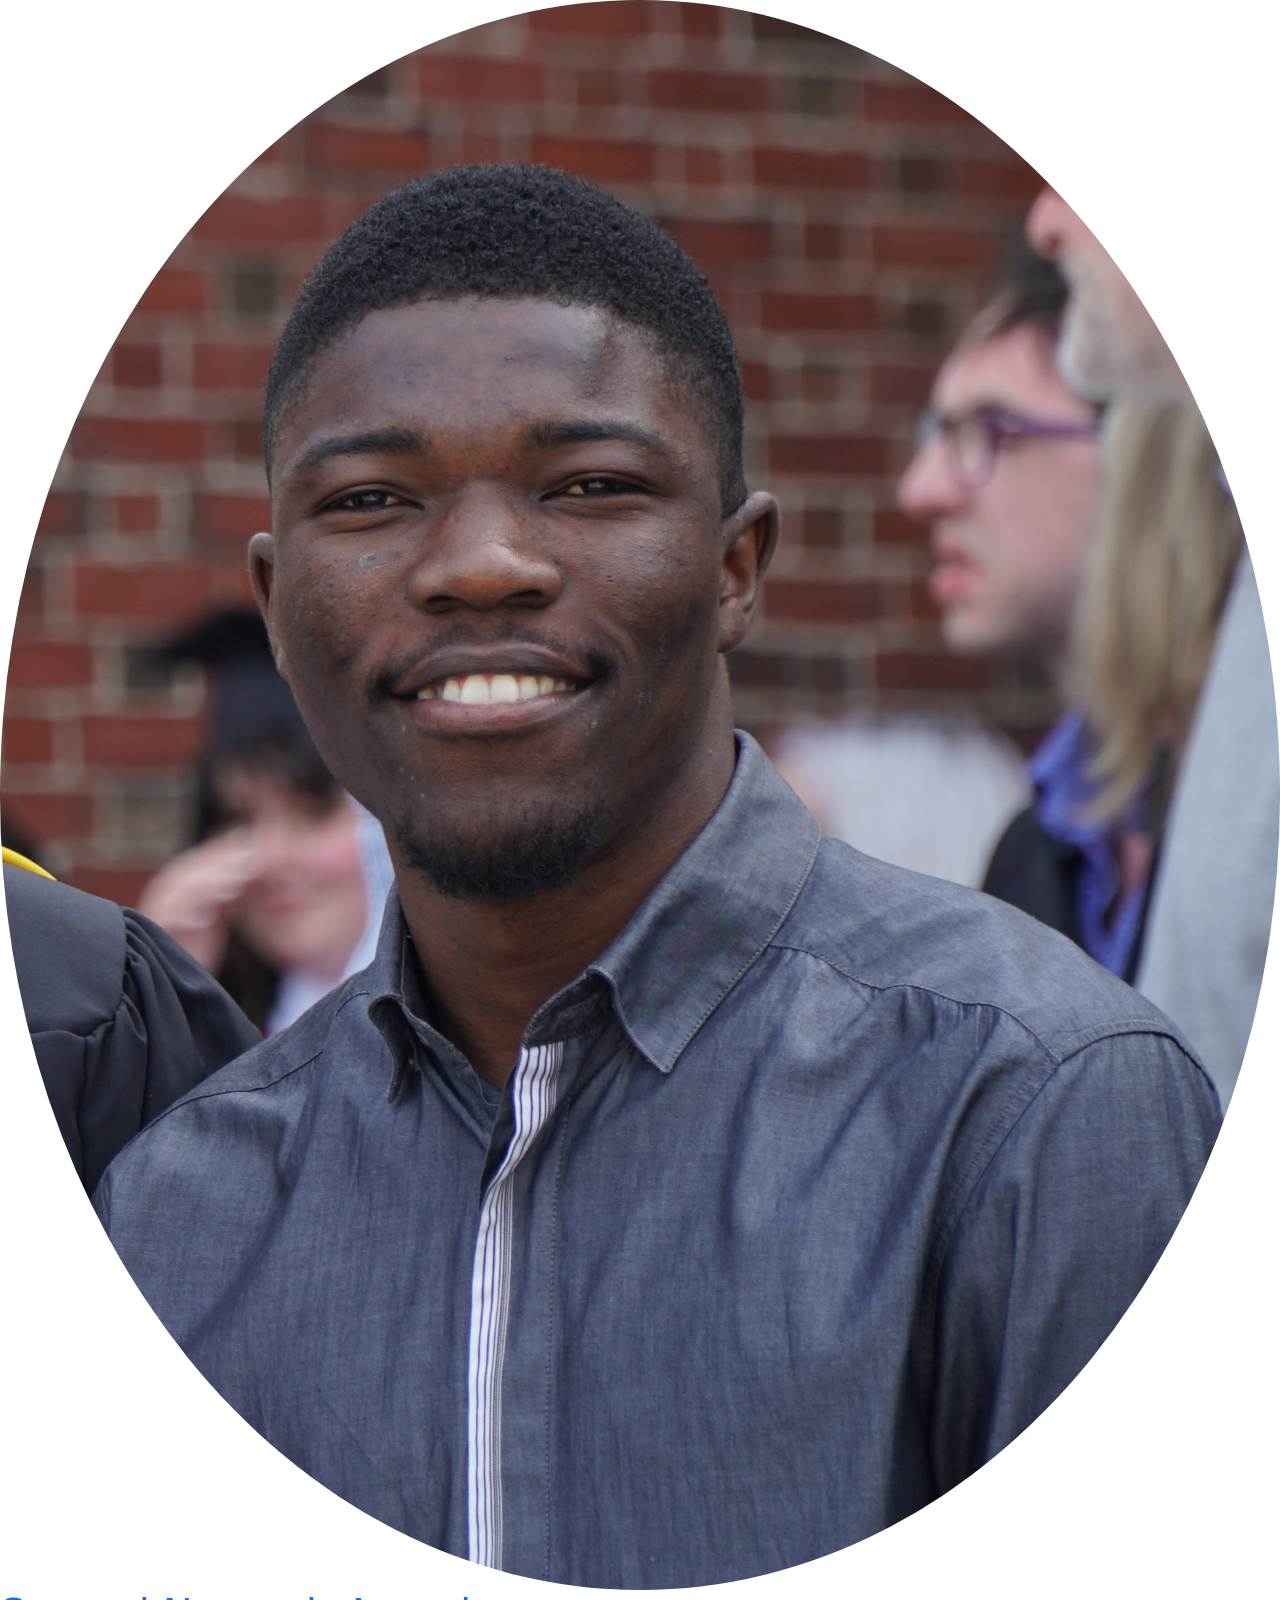
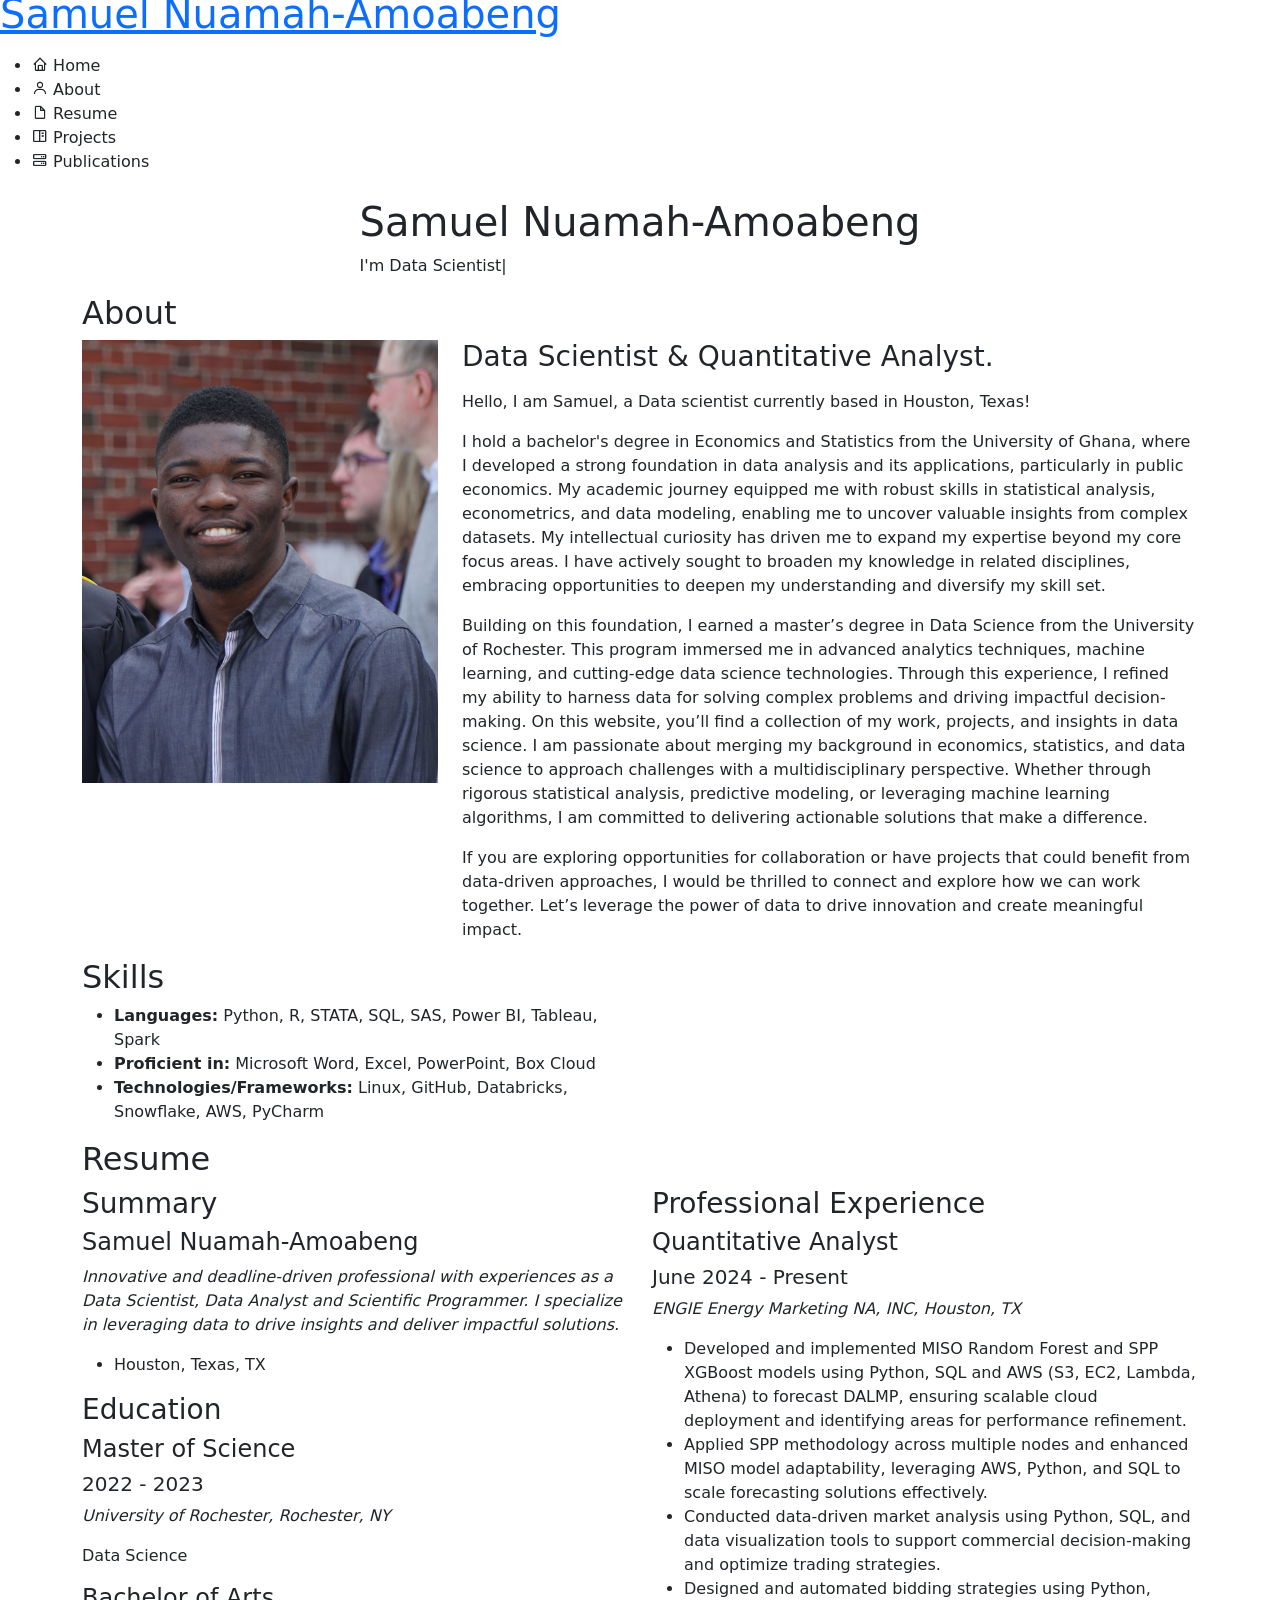
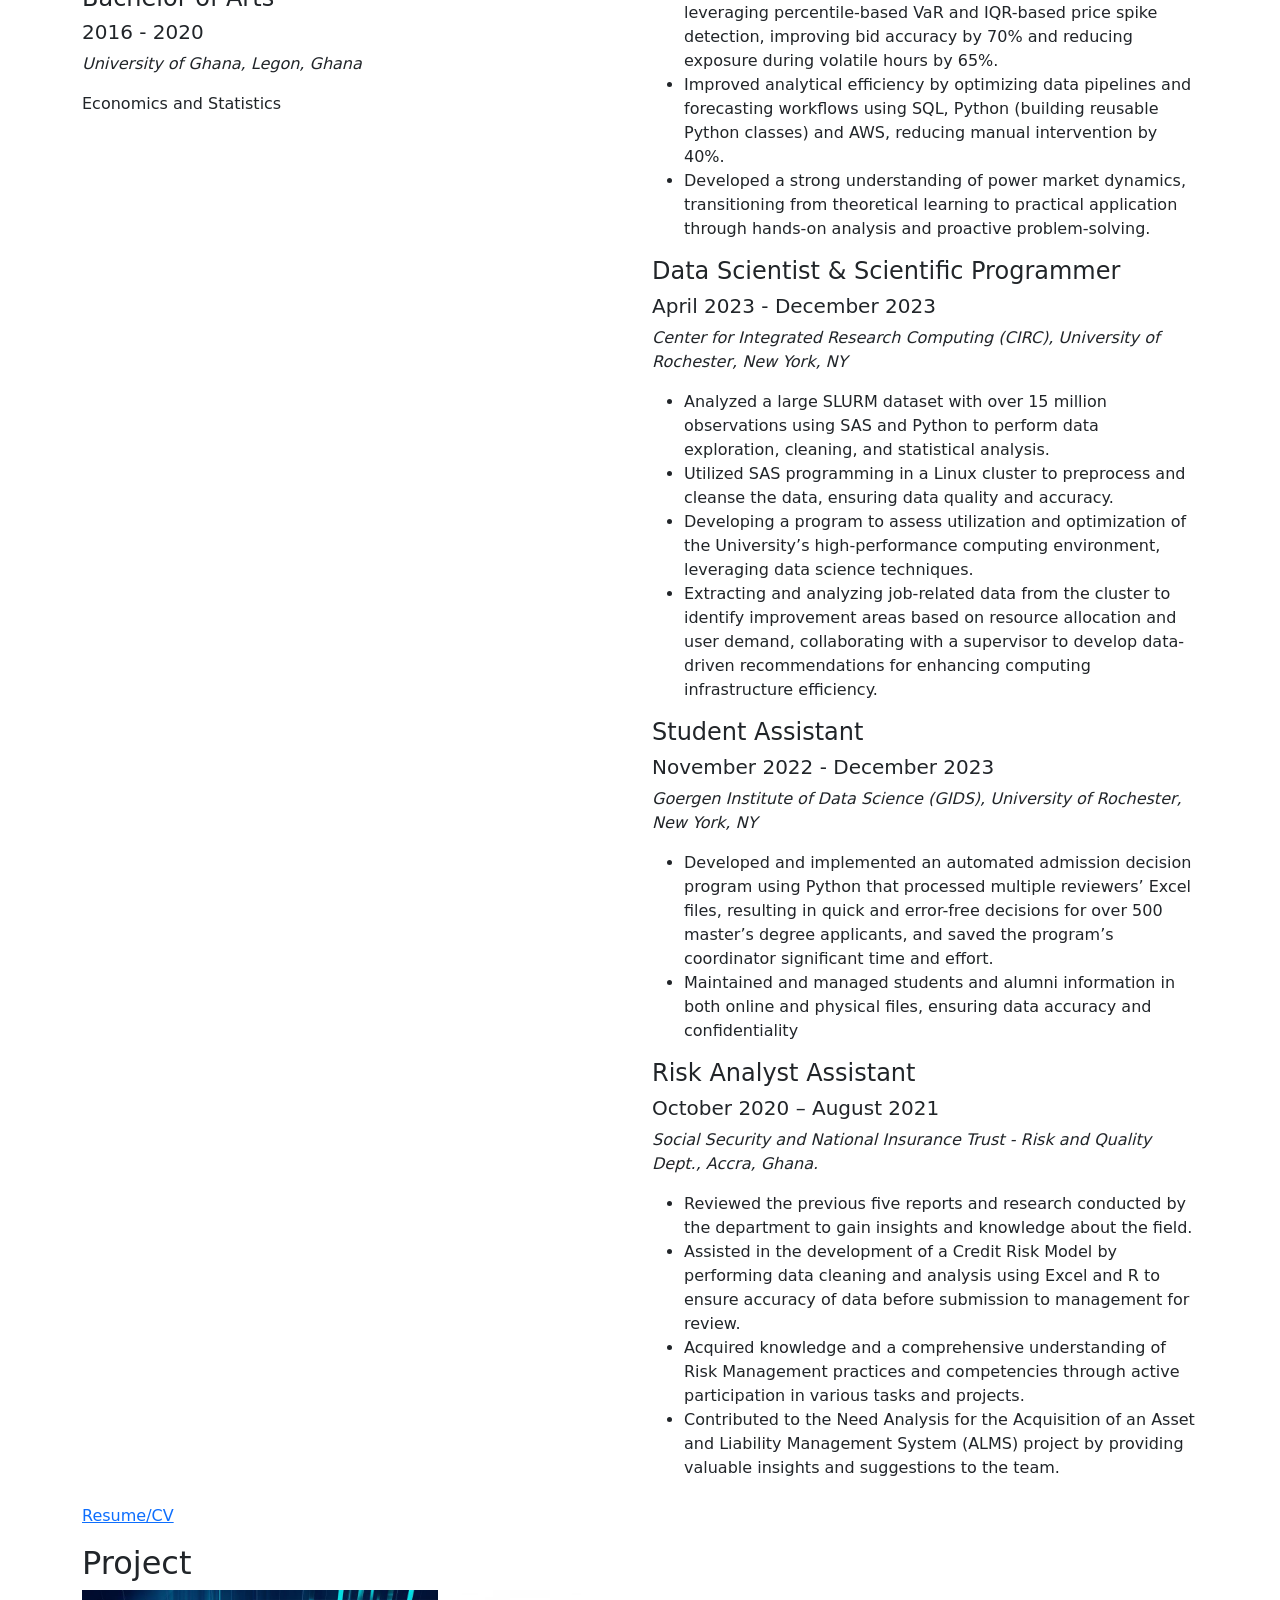
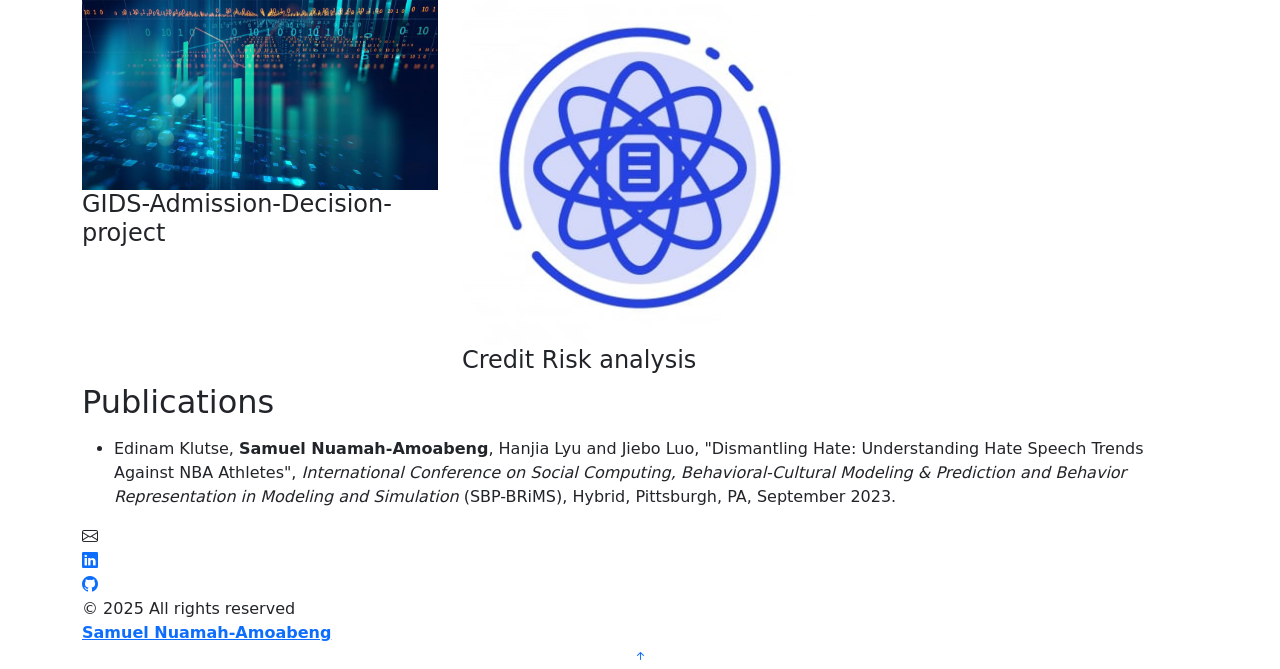
==== commit d3850e29: "Update index.html" ====
--- a/index.html
+++ b/index.html
@@ -300,7 +300,7 @@
                 <li>Developed and implemented MISO Random Forest and SPP XGBoost models using Python, SQL and AWS (S3, EC2, Lambda, Athena) to forecast DALMP, ensuring scalable cloud deployment and identifying areas for performance refinement.</li>
                 <li>Applied SPP methodology across multiple nodes and enhanced MISO model adaptability, leveraging AWS, Python, and SQL to scale forecasting solutions effectively. </li>
                 <li>Conducted data-driven market analysis using Python, SQL, and data visualization tools to support commercial decision-making and optimize trading strategies.</li>
-                </li>Designed and automated bidding strategies using Python, leveraging percentile-based VaR and IQR-based price spike detection, improving bid accuracy by 70% and reducing exposure during volatile hours by 65%.</li>
+              <li>Designed and automated bidding strategies using Python, leveraging percentile-based VaR and IQR-based price spike detection, improving bid accuracy by 70% and reducing exposure during volatile hours by 65%.</li>
                 <li>Improved analytical efficiency by optimizing data pipelines and forecasting workflows using SQL, Python (building reusable Python classes) and AWS, reducing manual intervention by 40%.</li>
                 <li>Developed a strong understanding of power market dynamics, transitioning from theoretical learning to practical application through hands-on analysis and proactive problem-solving.</li>
               </ul>
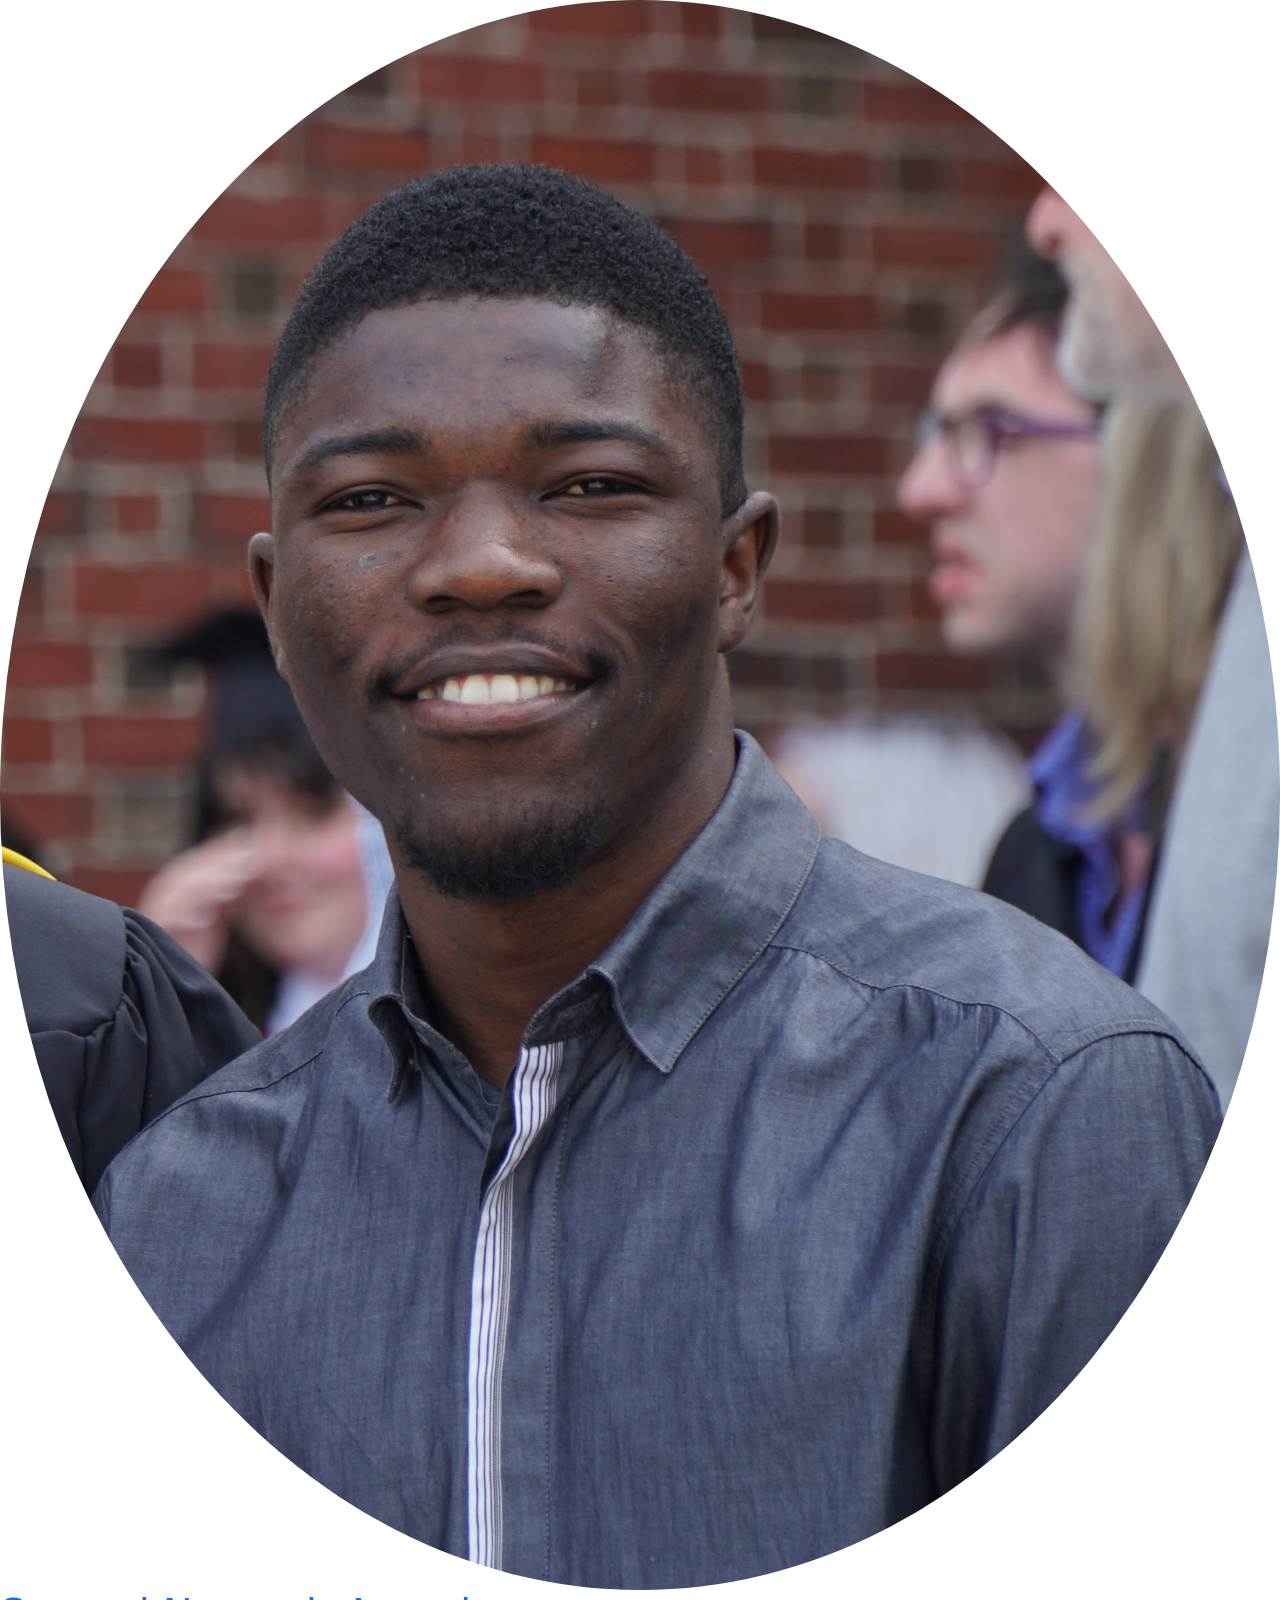
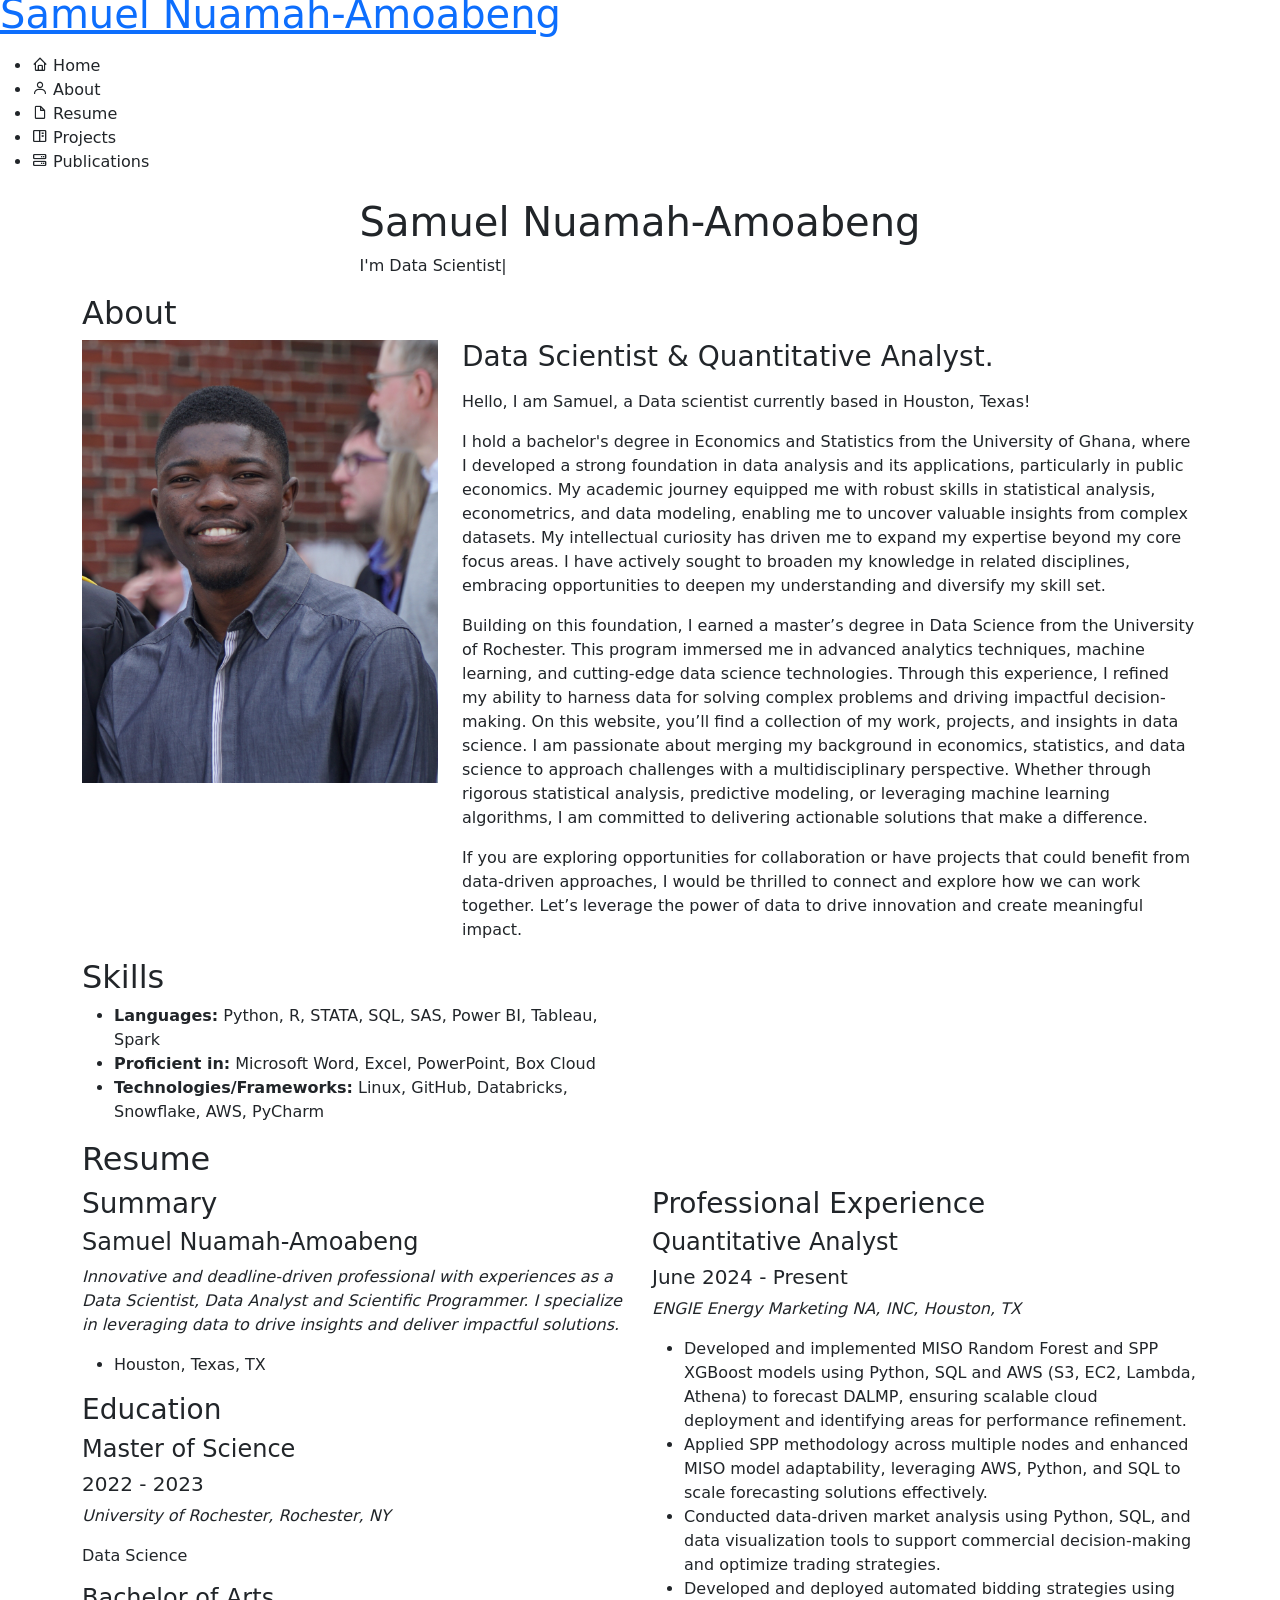
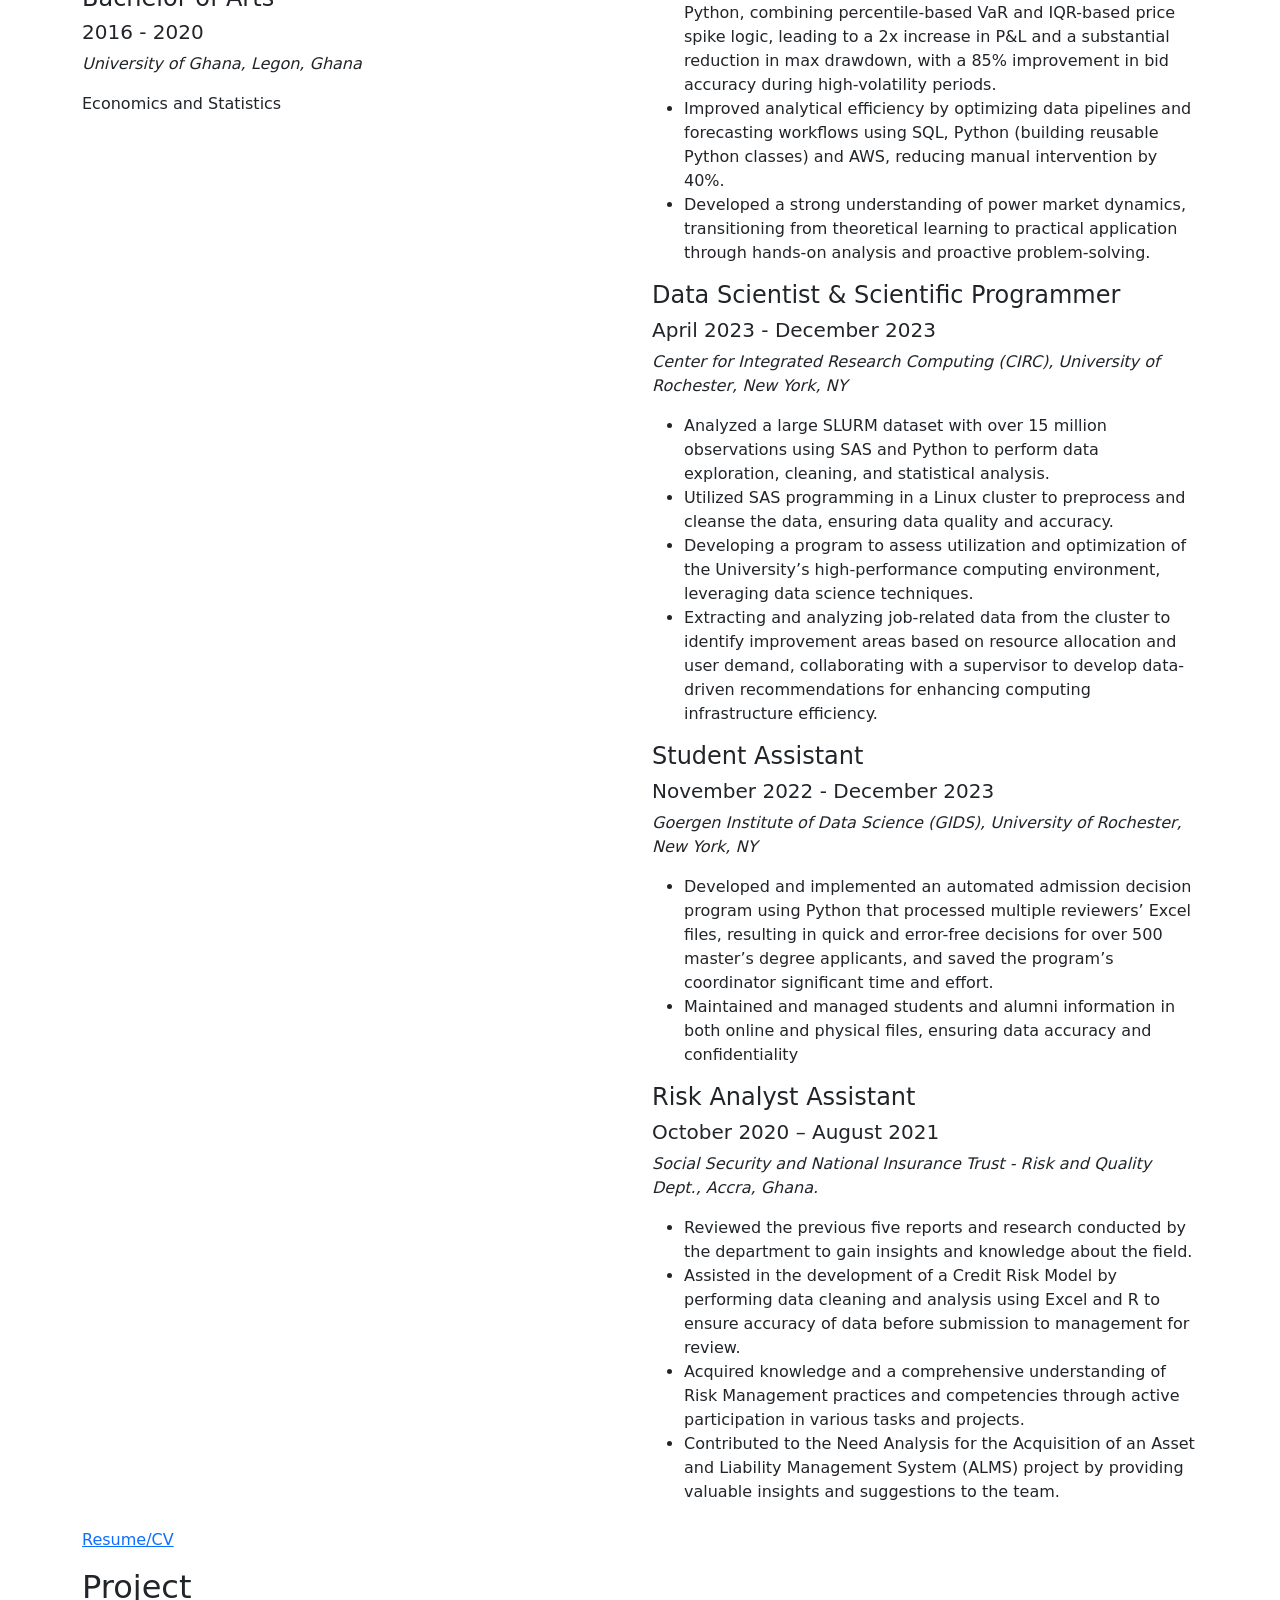
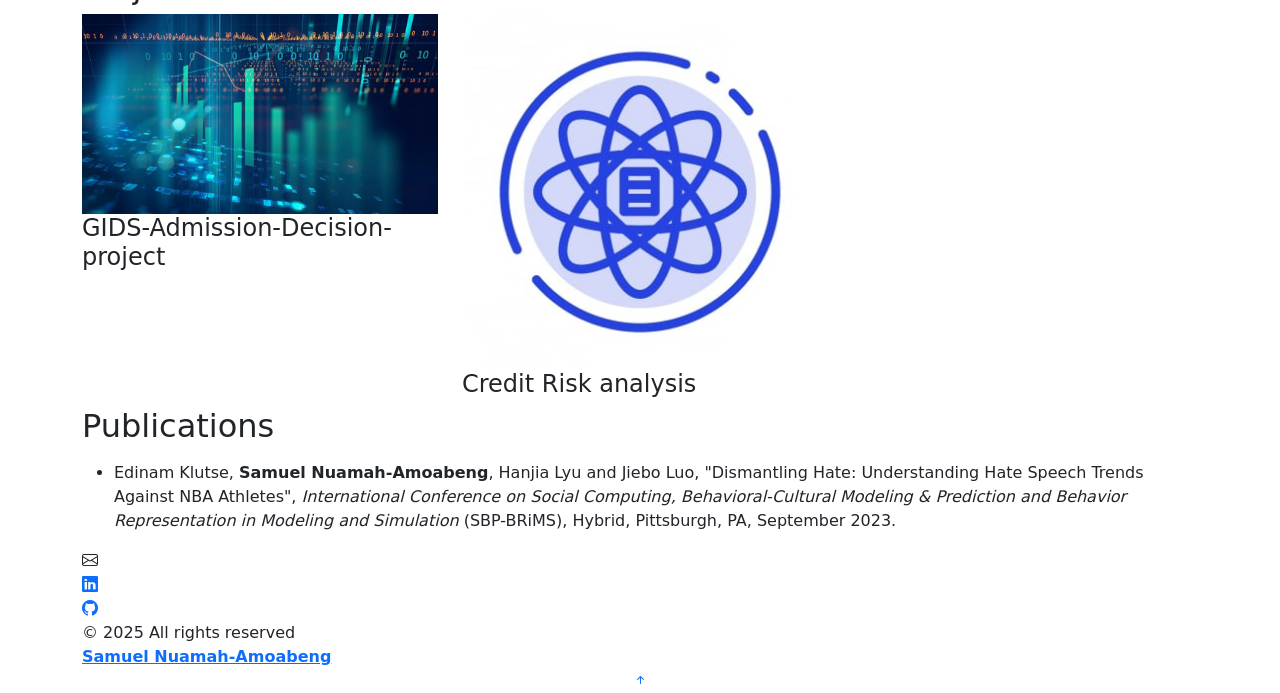
==== commit 8f3bc557: "Update index.html added pnl and maxdrawndown" ====
--- a/index.html
+++ b/index.html
@@ -300,7 +300,7 @@
                 <li>Developed and implemented MISO Random Forest and SPP XGBoost models using Python, SQL and AWS (S3, EC2, Lambda, Athena) to forecast DALMP, ensuring scalable cloud deployment and identifying areas for performance refinement.</li>
                 <li>Applied SPP methodology across multiple nodes and enhanced MISO model adaptability, leveraging AWS, Python, and SQL to scale forecasting solutions effectively. </li>
                 <li>Conducted data-driven market analysis using Python, SQL, and data visualization tools to support commercial decision-making and optimize trading strategies.</li>
-              <li>Designed and automated bidding strategies using Python, leveraging percentile-based VaR and IQR-based price spike detection, improving bid accuracy by 70% and reducing exposure during volatile hours by 65%.</li>
+              <li>Developed and deployed automated bidding strategies using Python, combining percentile-based VaR and IQR-based price spike logic, leading to a 2x increase in P&L and a substantial reduction in max drawdown, with a 85% improvement in bid accuracy during high-volatility periods.</li>
                 <li>Improved analytical efficiency by optimizing data pipelines and forecasting workflows using SQL, Python (building reusable Python classes) and AWS, reducing manual intervention by 40%.</li>
                 <li>Developed a strong understanding of power market dynamics, transitioning from theoretical learning to practical application through hands-on analysis and proactive problem-solving.</li>
               </ul>
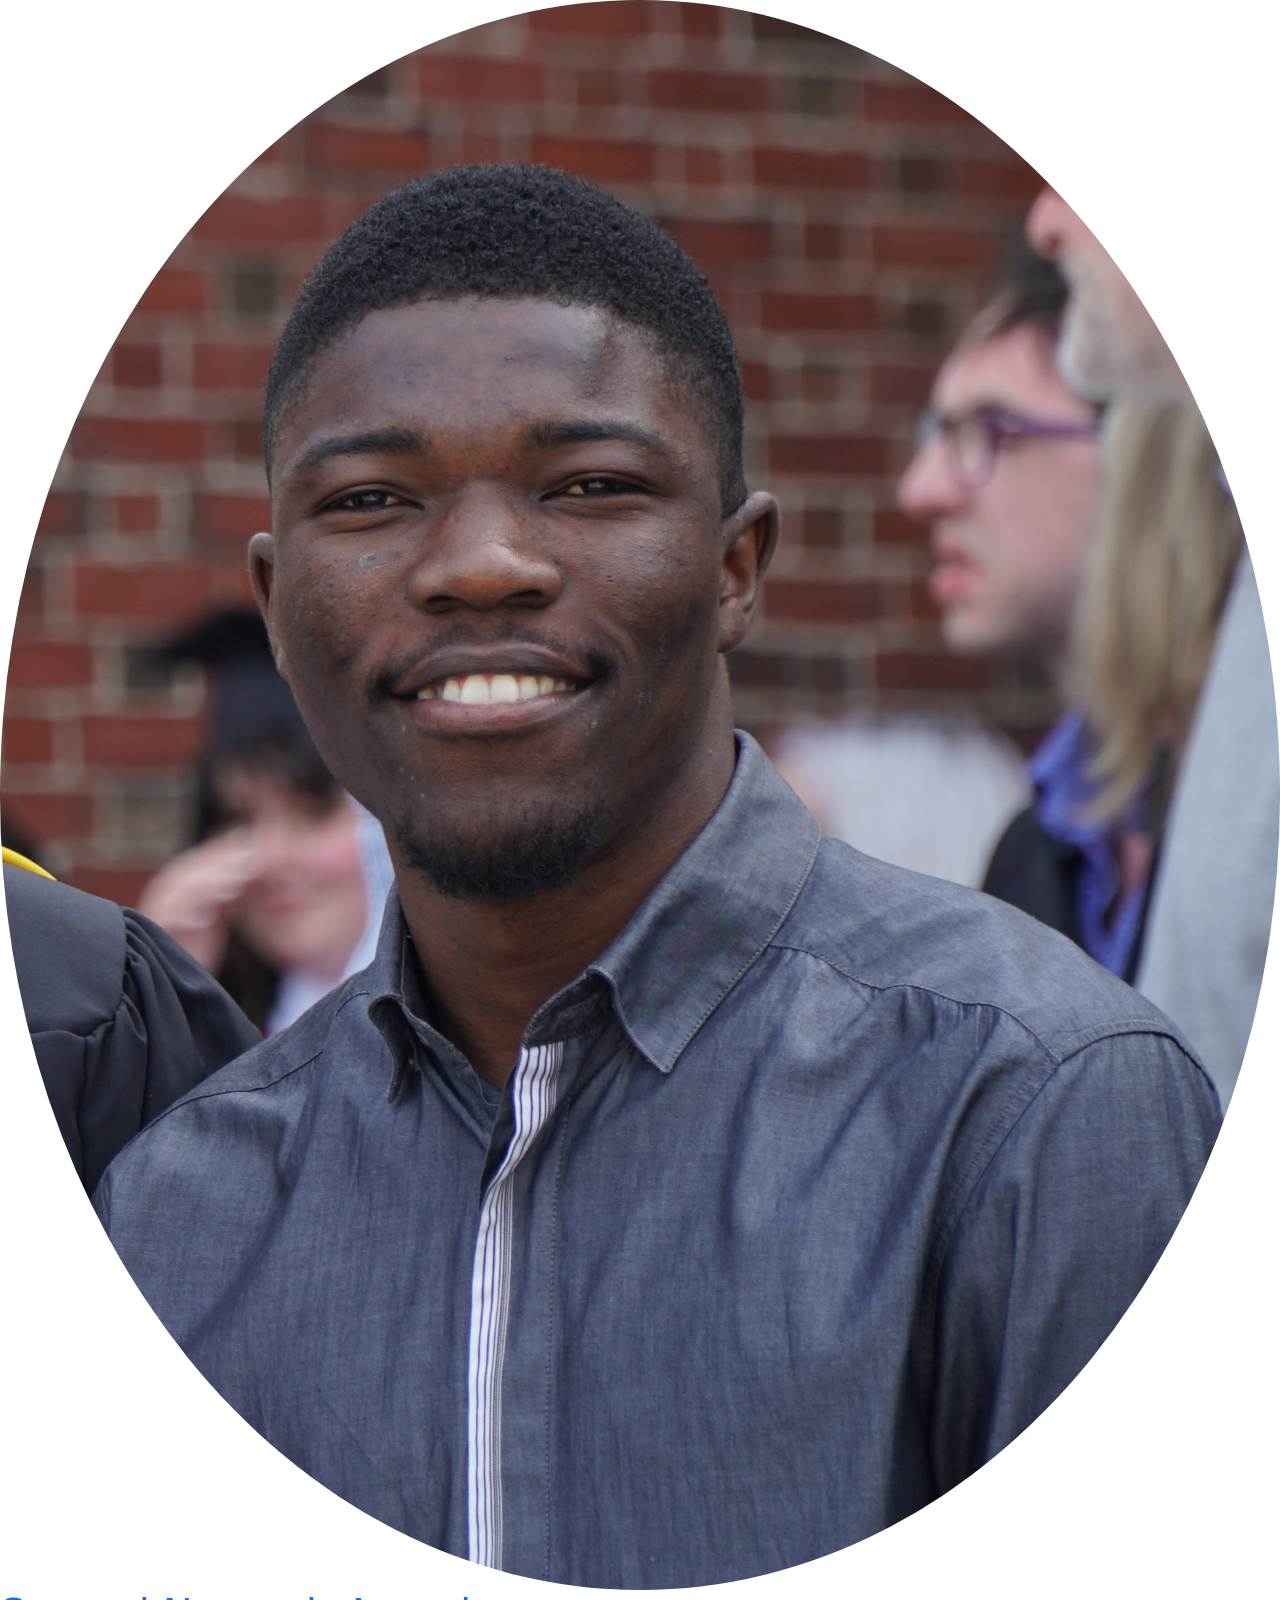
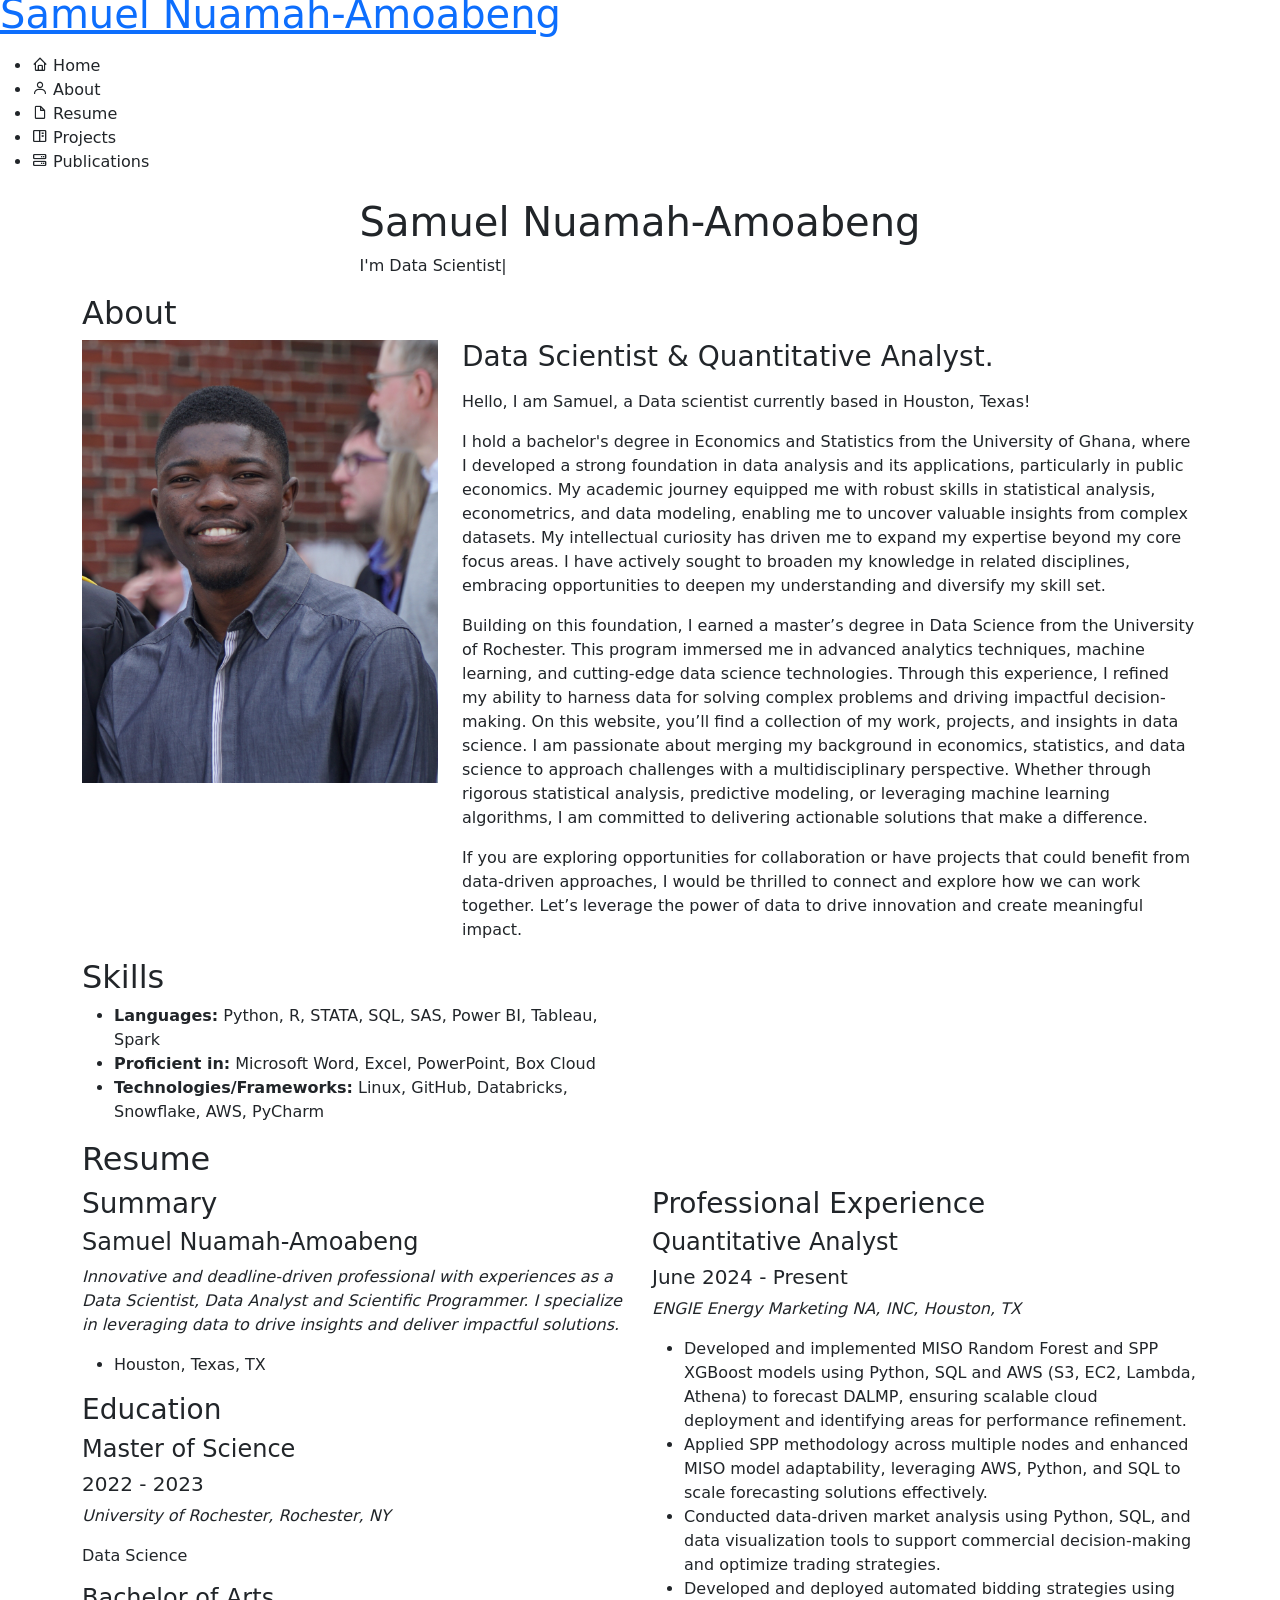
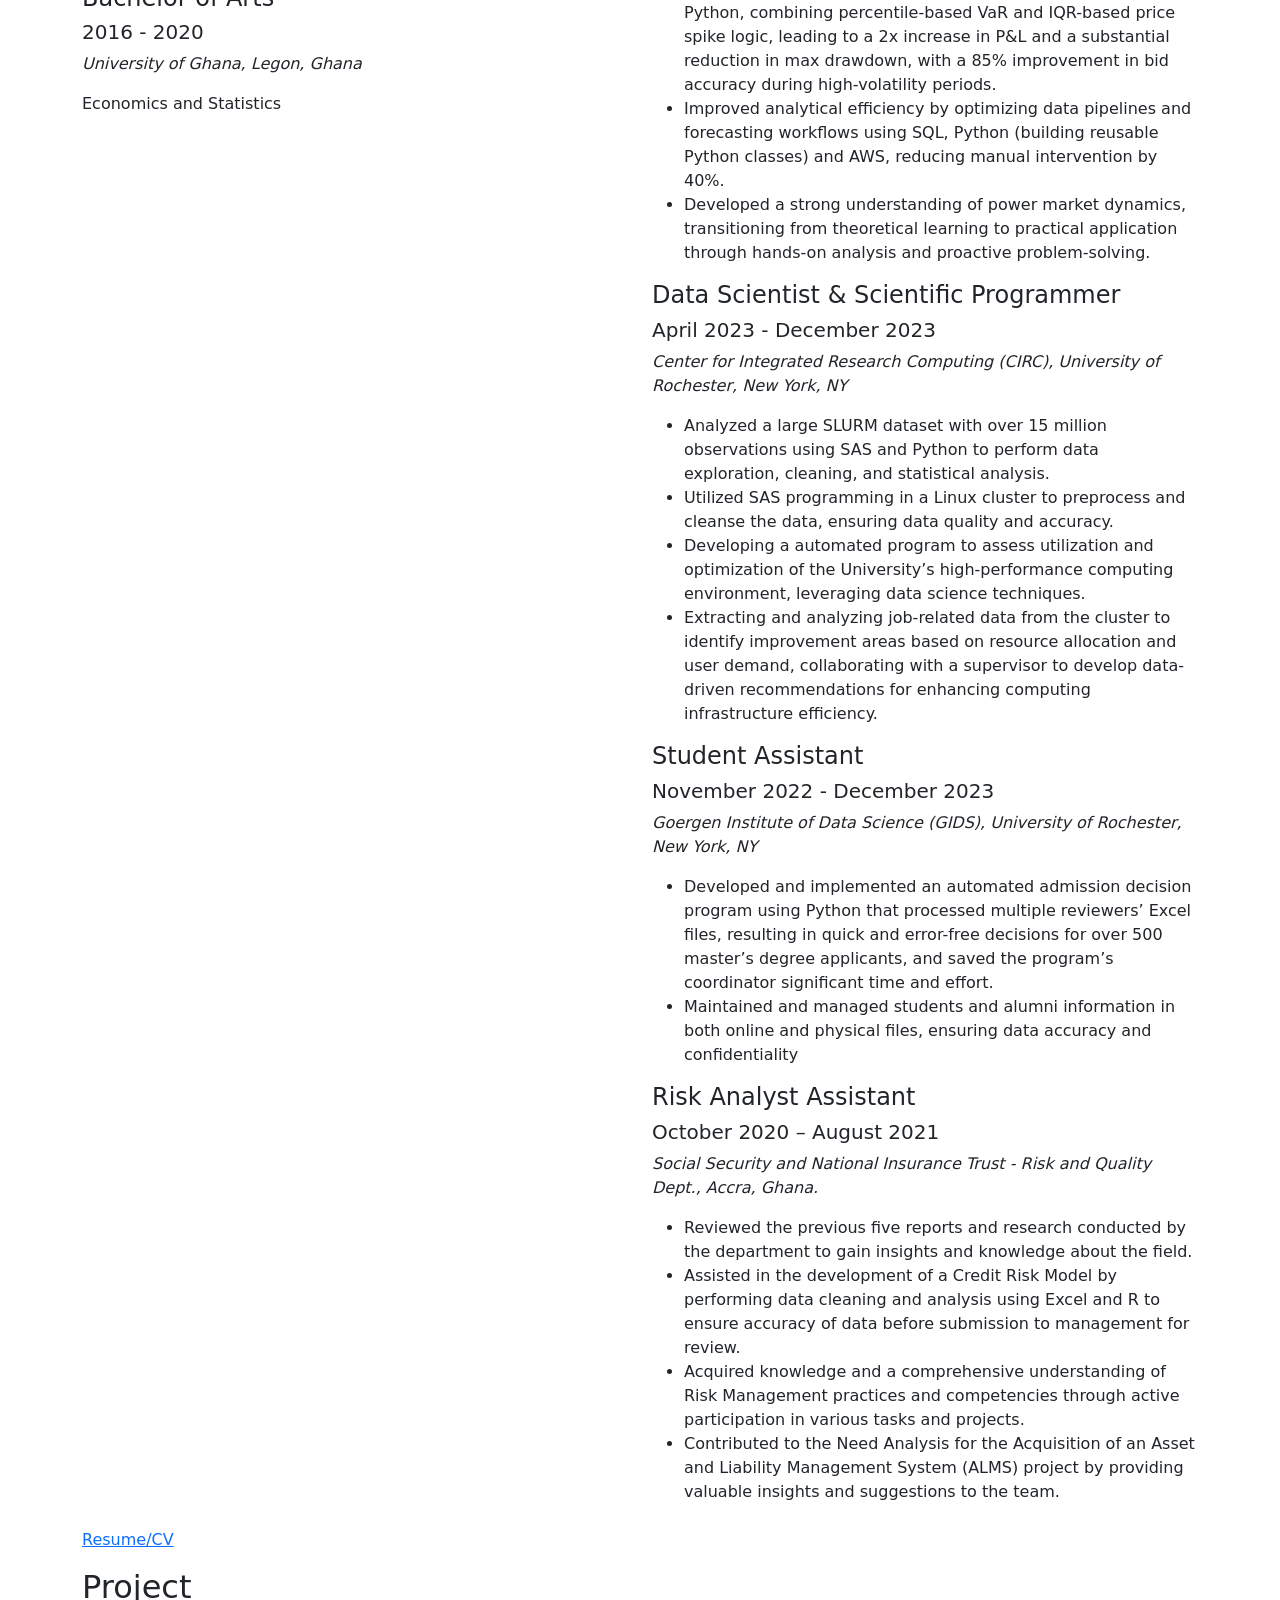
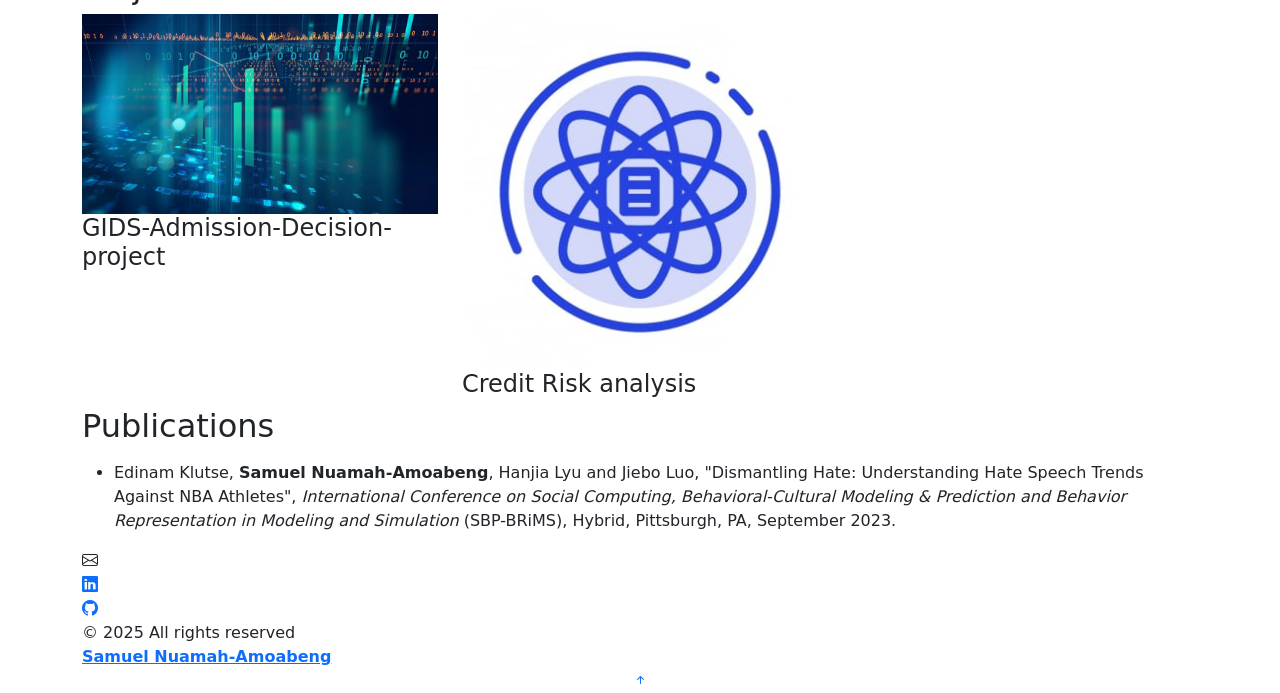
==== commit 18c01bdf: "Update index.html - updated experience" ====
--- a/index.html
+++ b/index.html
@@ -312,7 +312,7 @@
               <ul>
                 <li>Analyzed a large SLURM dataset with over 15 million observations using SAS and Python to perform data exploration, cleaning, and statistical analysis.</li>
                 <li>Utilized SAS programming in a Linux cluster to preprocess and cleanse the data, ensuring data quality and accuracy. </li>
-                <li>Developing a program to assess utilization and optimization of the University’s high-performance computing environment, leveraging data science techniques.</li>
+                <li>Developing a automated program to assess utilization and optimization of the University’s high-performance computing environment, leveraging data science techniques.</li>
                 <li>Extracting and analyzing job-related data from the cluster to identify improvement areas based on resource allocation and user demand, collaborating with a supervisor to develop data-driven recommendations for enhancing computing infrastructure efficiency.</li>
               </ul>
             </div>
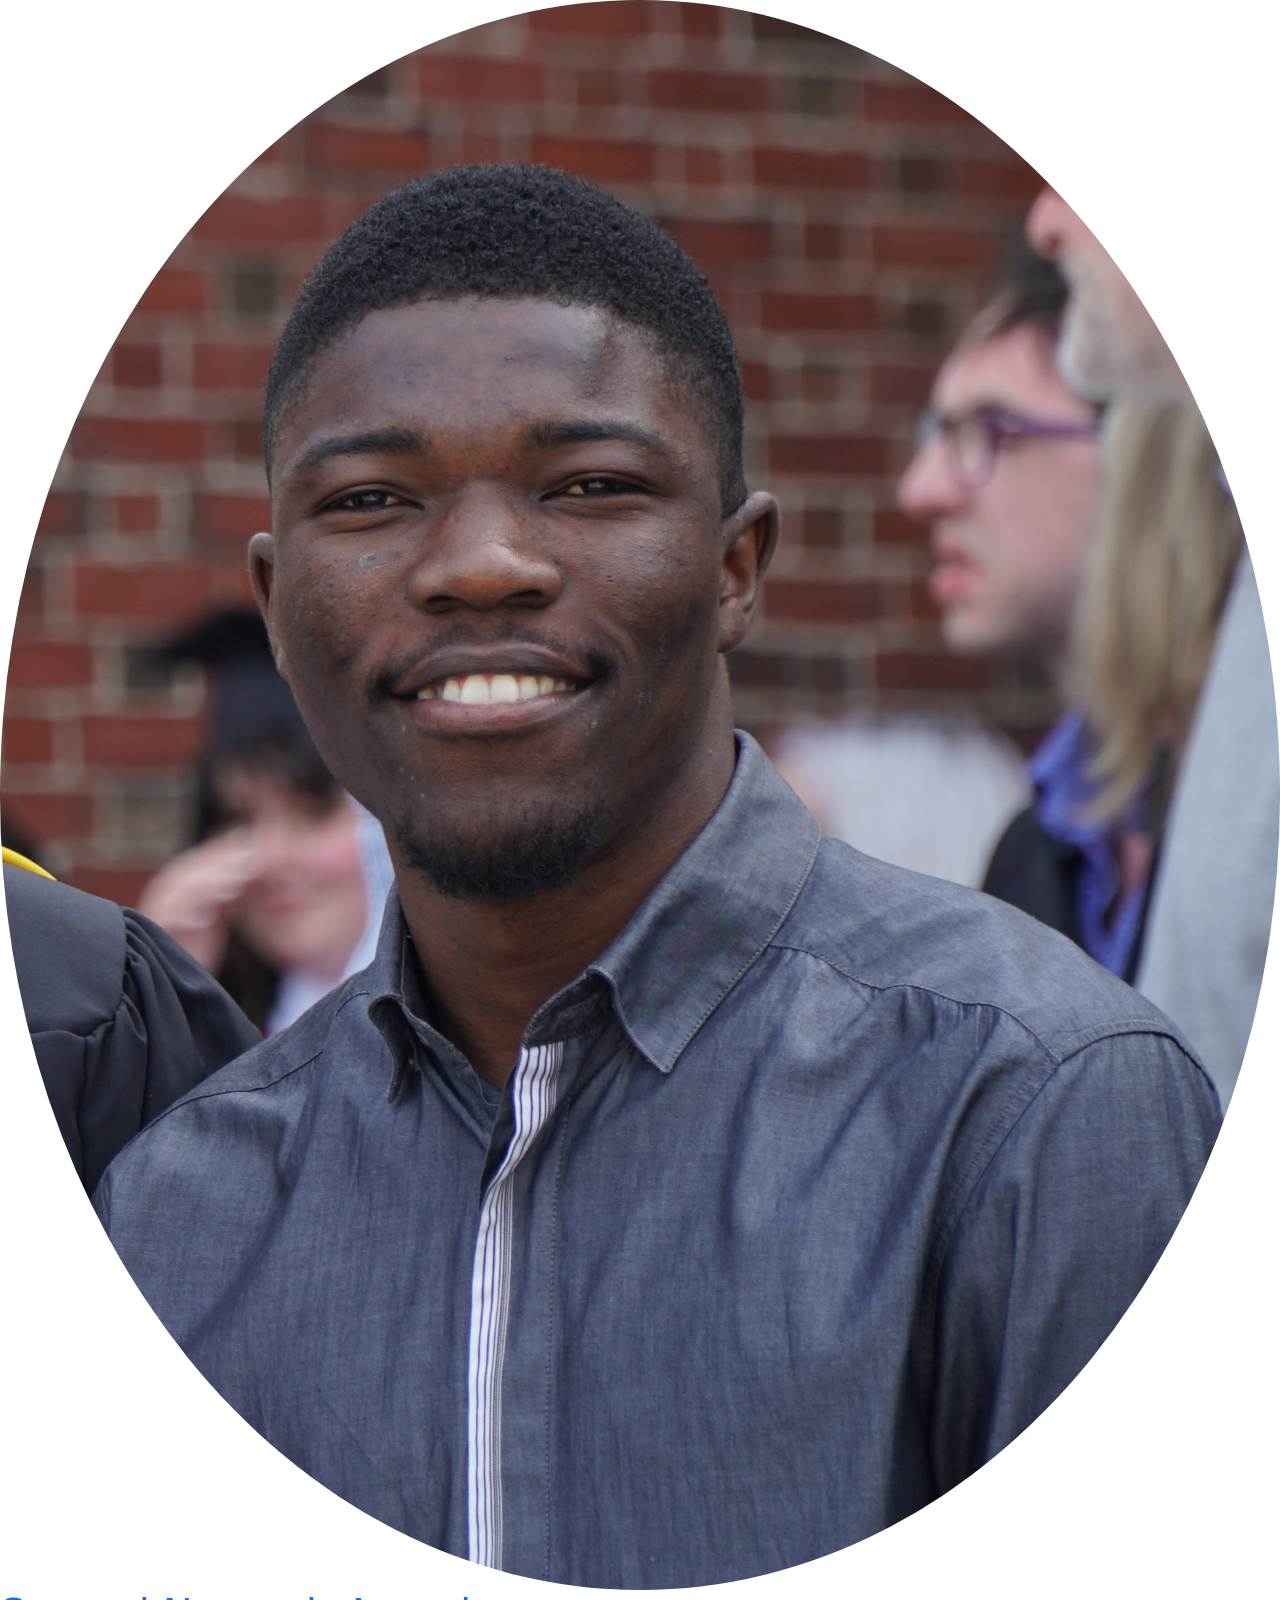
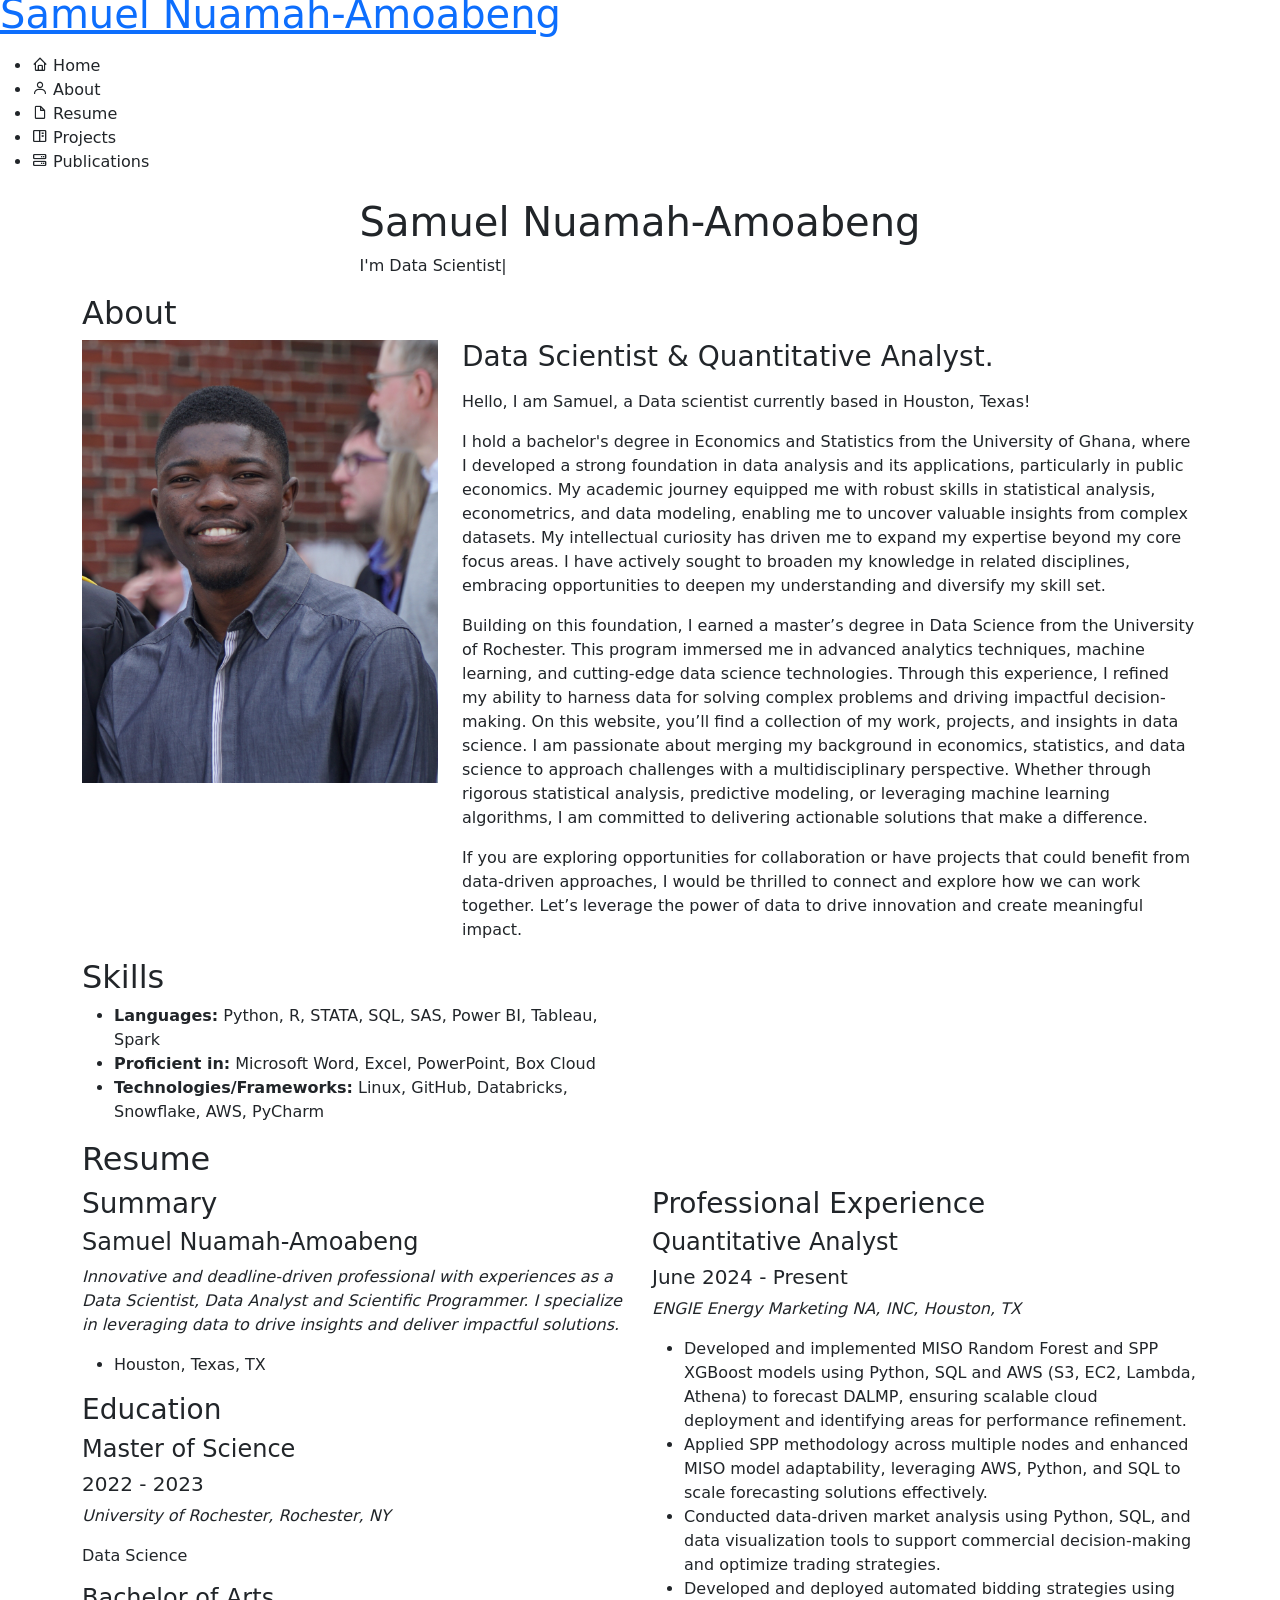
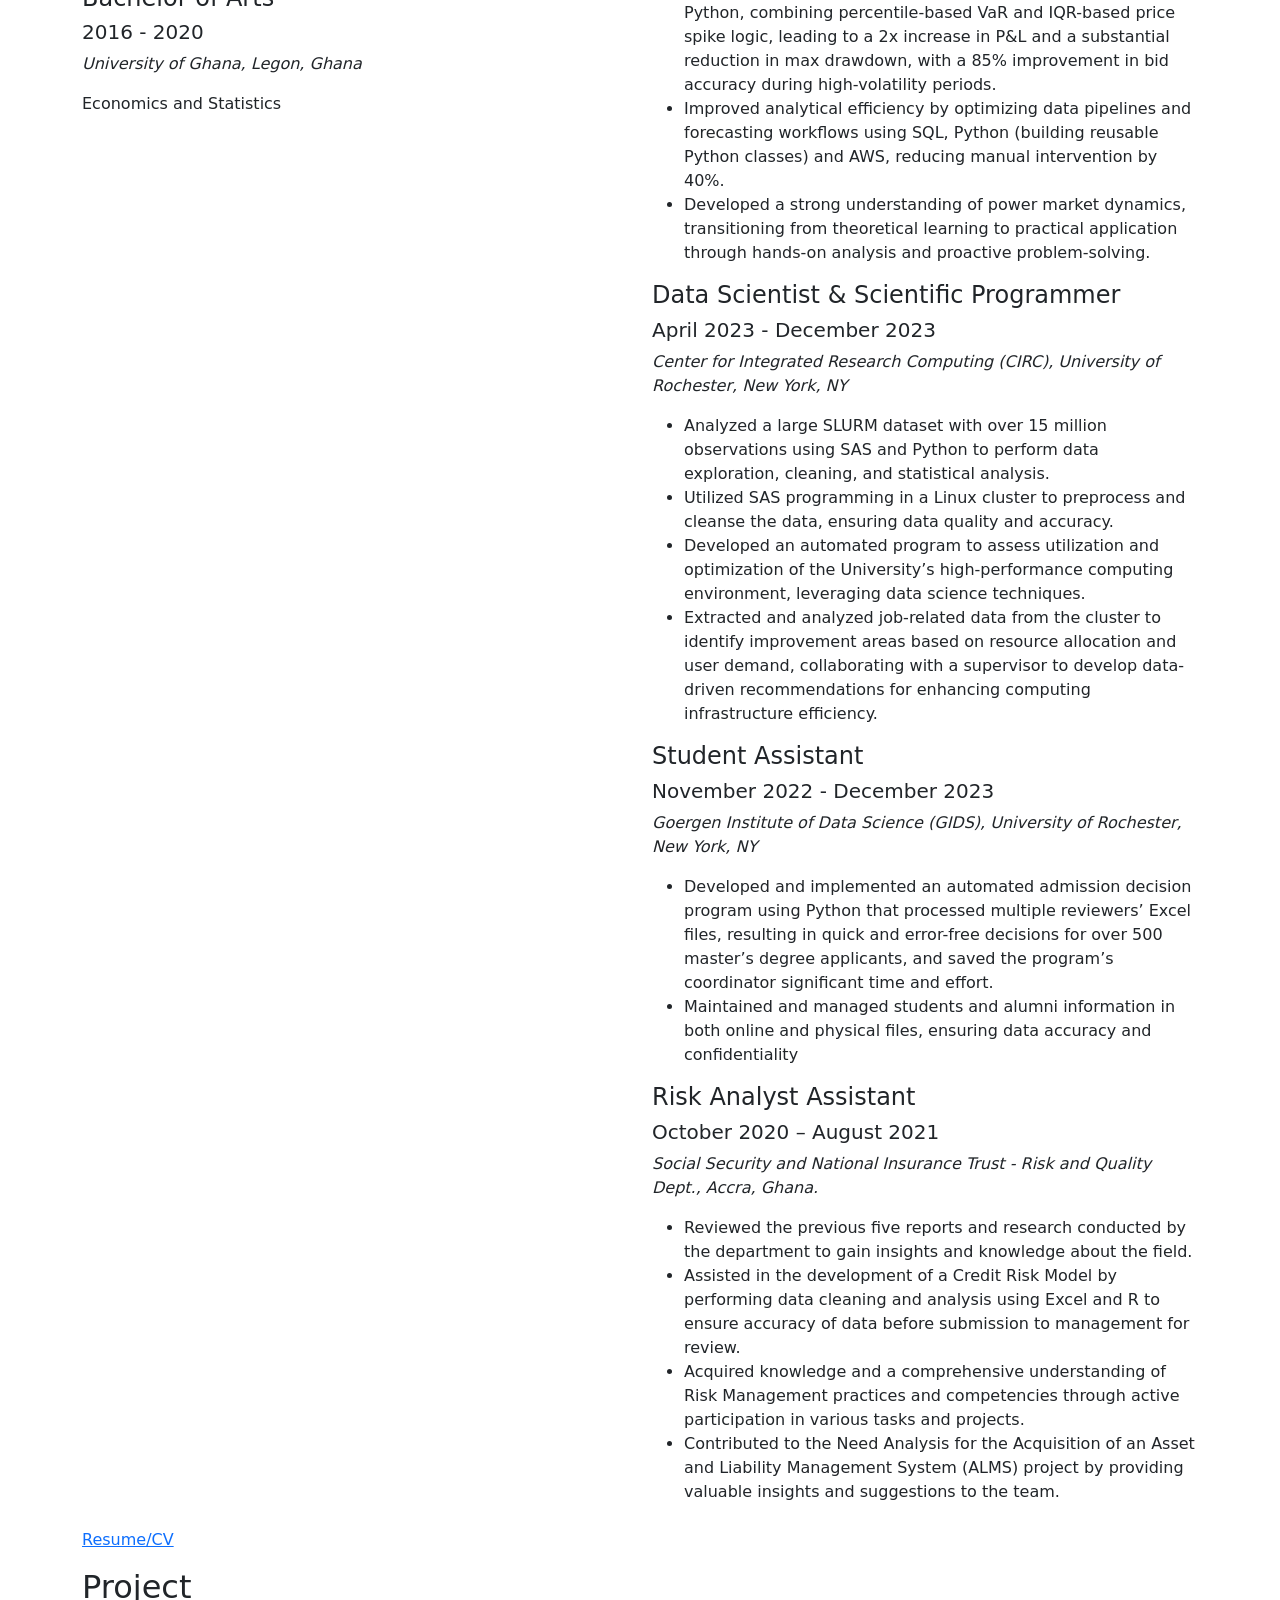
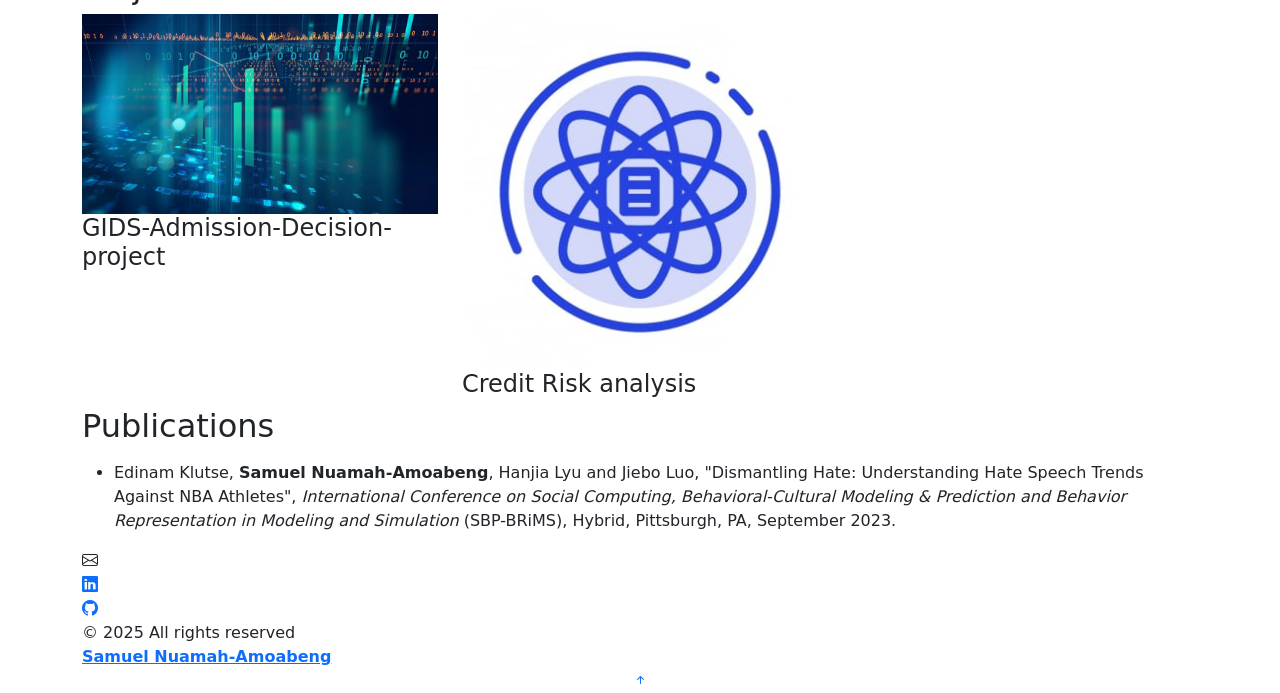
==== commit 2cc5bc47: "Update index.html - updated experience" ====
--- a/index.html
+++ b/index.html
@@ -312,8 +312,8 @@
               <ul>
                 <li>Analyzed a large SLURM dataset with over 15 million observations using SAS and Python to perform data exploration, cleaning, and statistical analysis.</li>
                 <li>Utilized SAS programming in a Linux cluster to preprocess and cleanse the data, ensuring data quality and accuracy. </li>
-                <li>Developing a automated program to assess utilization and optimization of the University’s high-performance computing environment, leveraging data science techniques.</li>
-                <li>Extracting and analyzing job-related data from the cluster to identify improvement areas based on resource allocation and user demand, collaborating with a supervisor to develop data-driven recommendations for enhancing computing infrastructure efficiency.</li>
+                <li>Developed an automated program to assess utilization and optimization of the University’s high-performance computing environment, leveraging data science techniques.</li>
+                <li>Extracted and analyzed job-related data from the cluster to identify improvement areas based on resource allocation and user demand, collaborating with a supervisor to develop data-driven recommendations for enhancing computing infrastructure efficiency.</li>
               </ul>
             </div>
             <div class="resume-item">
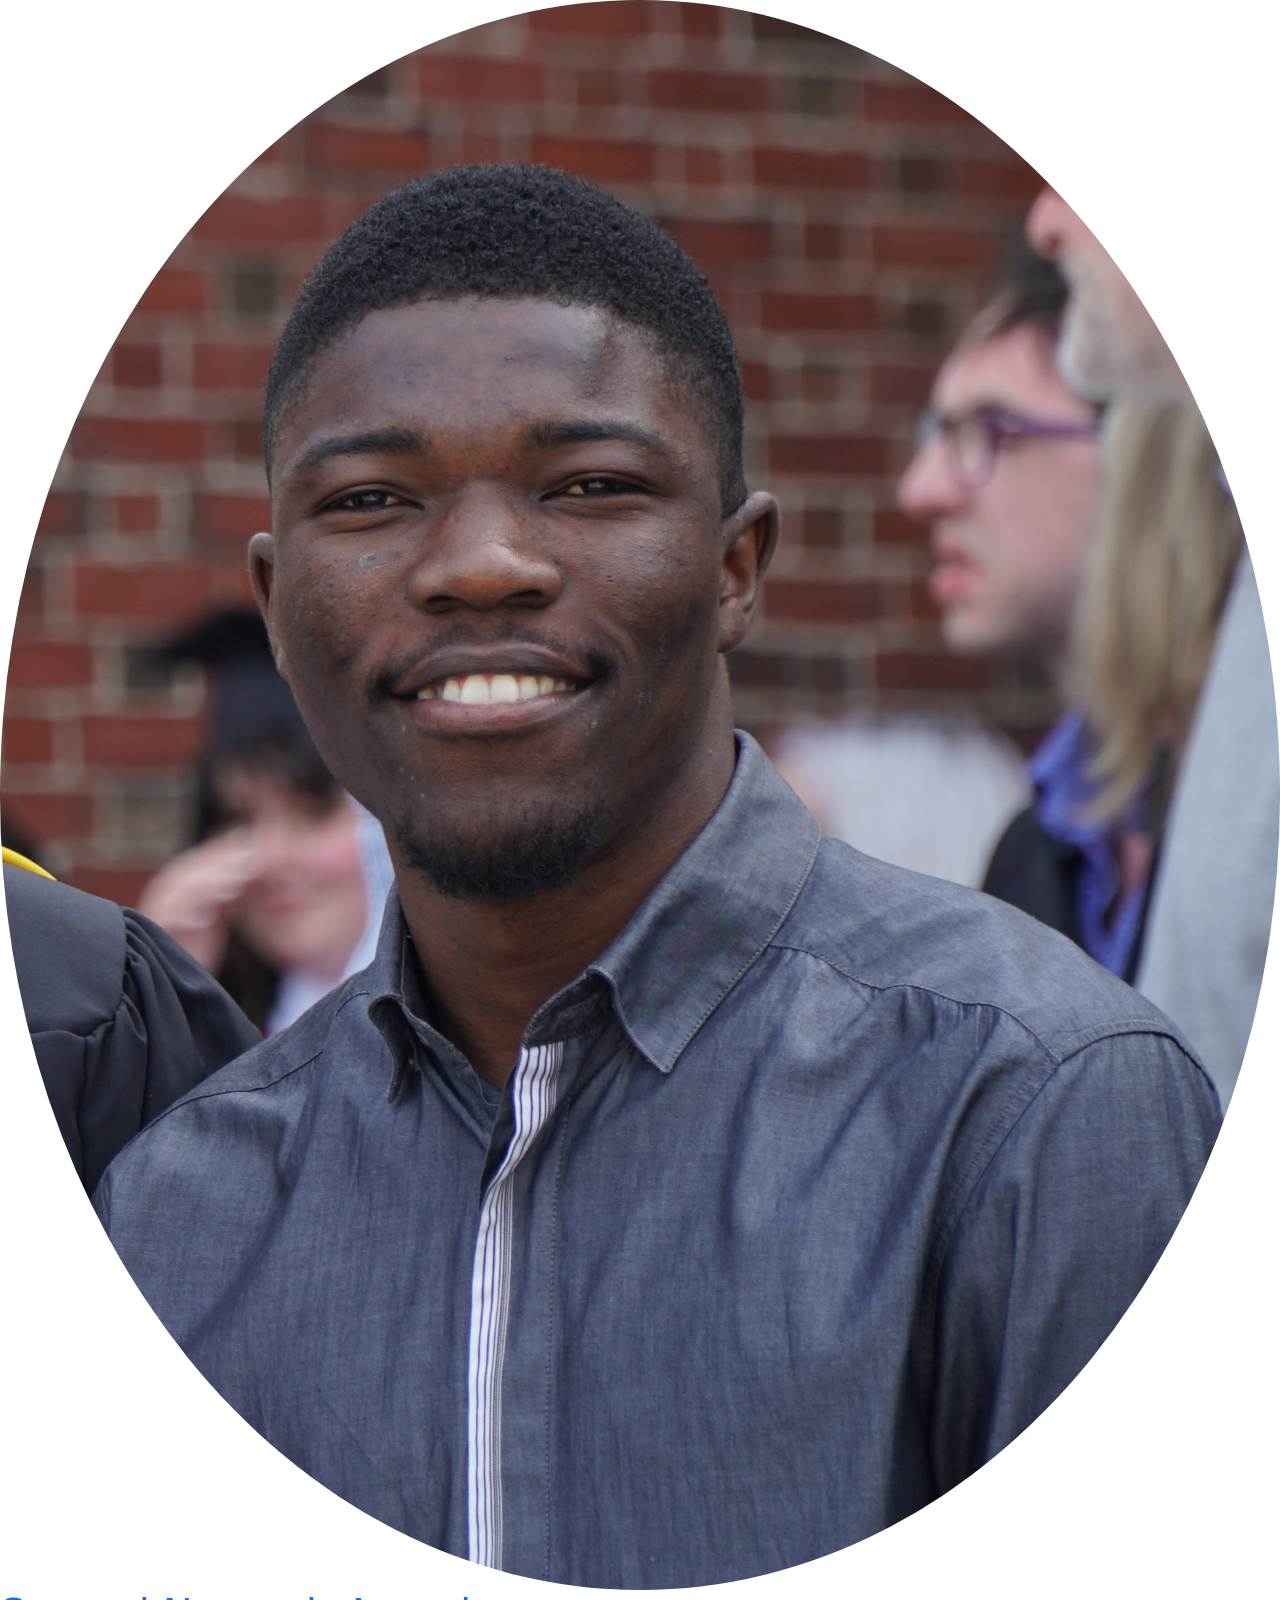
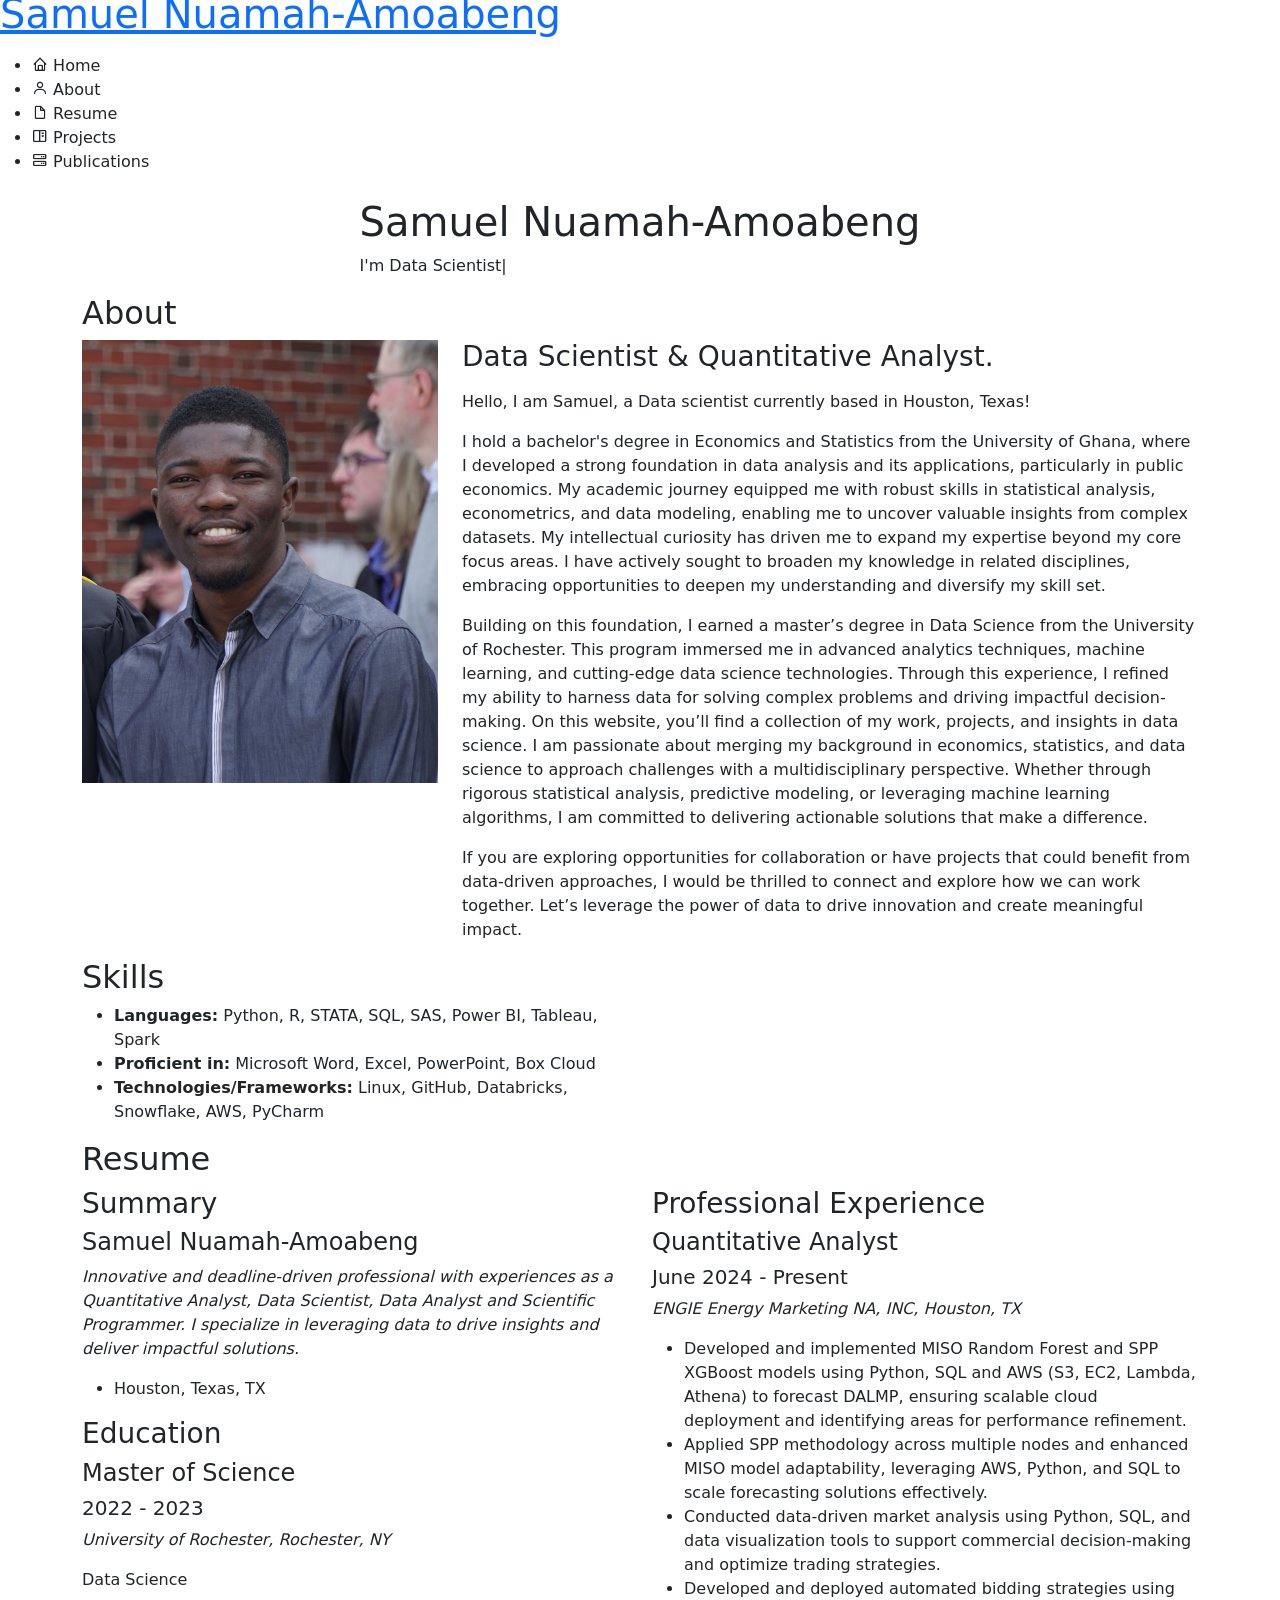
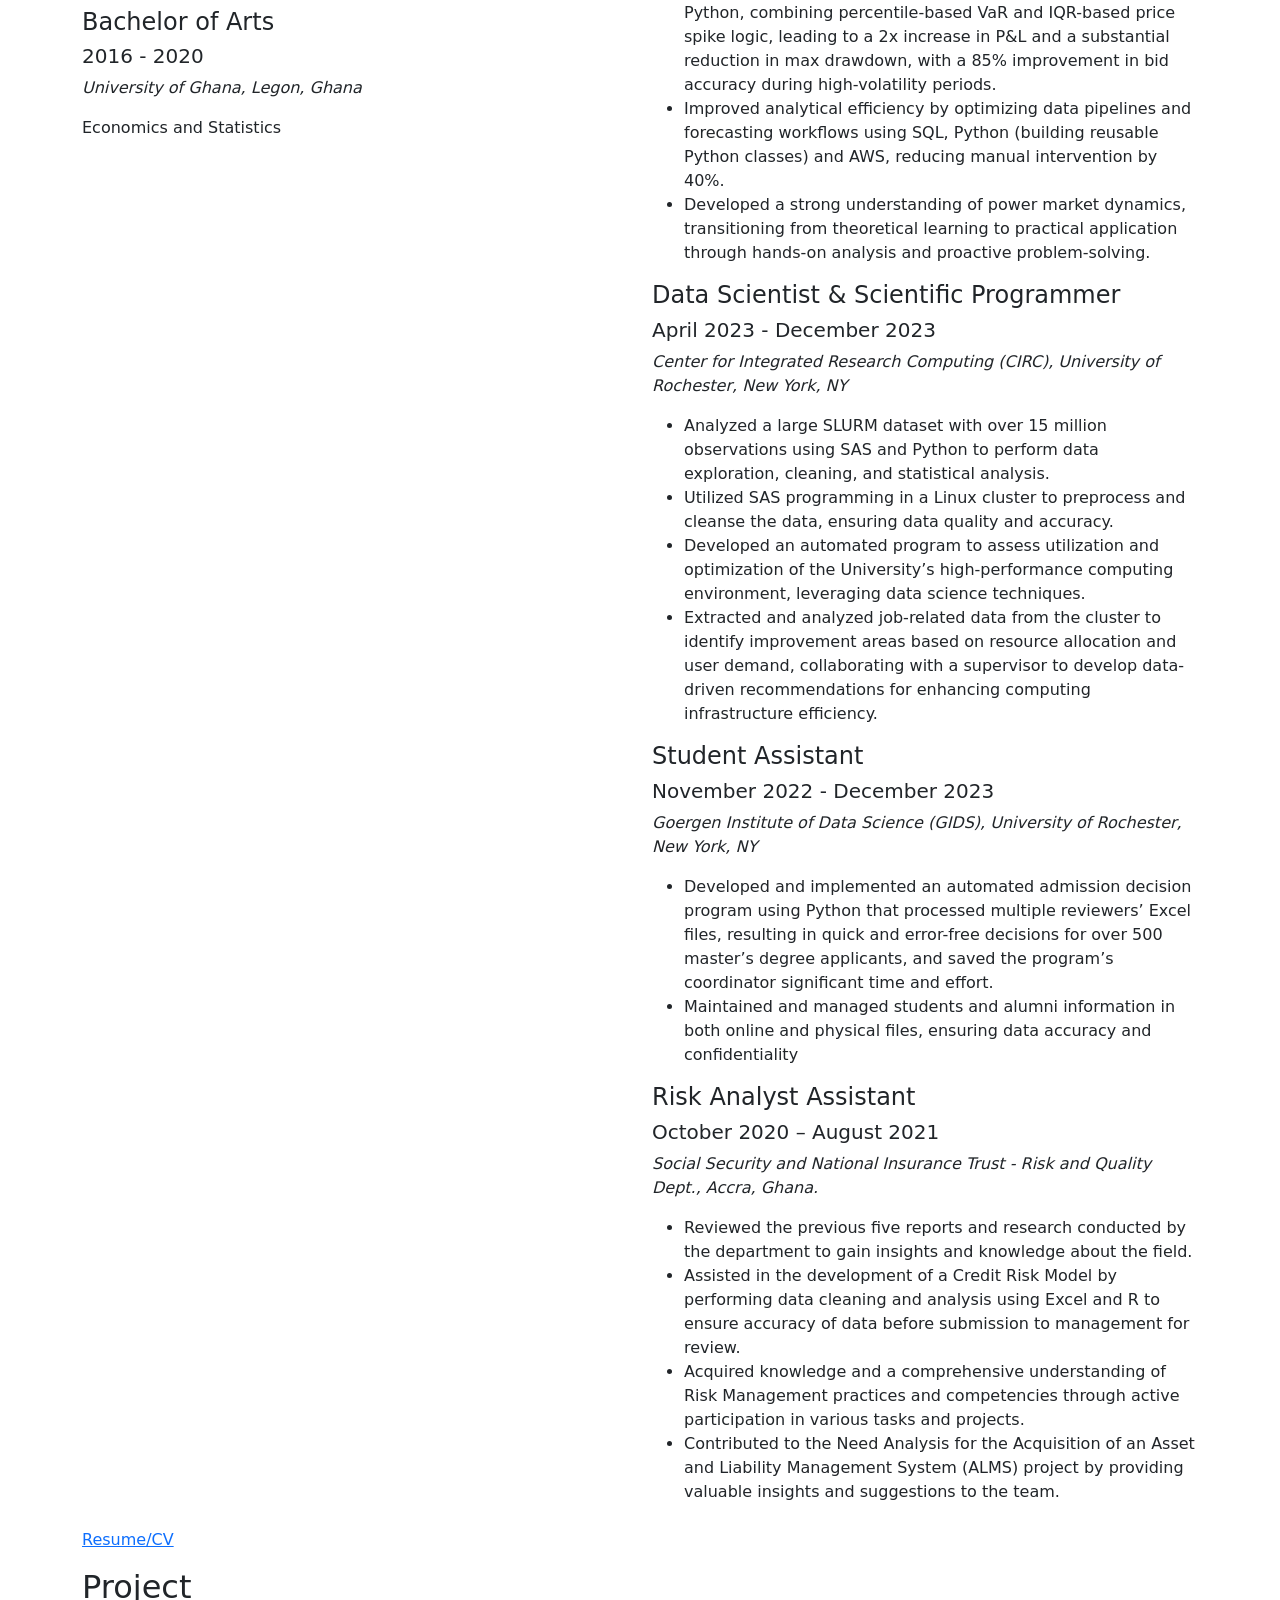
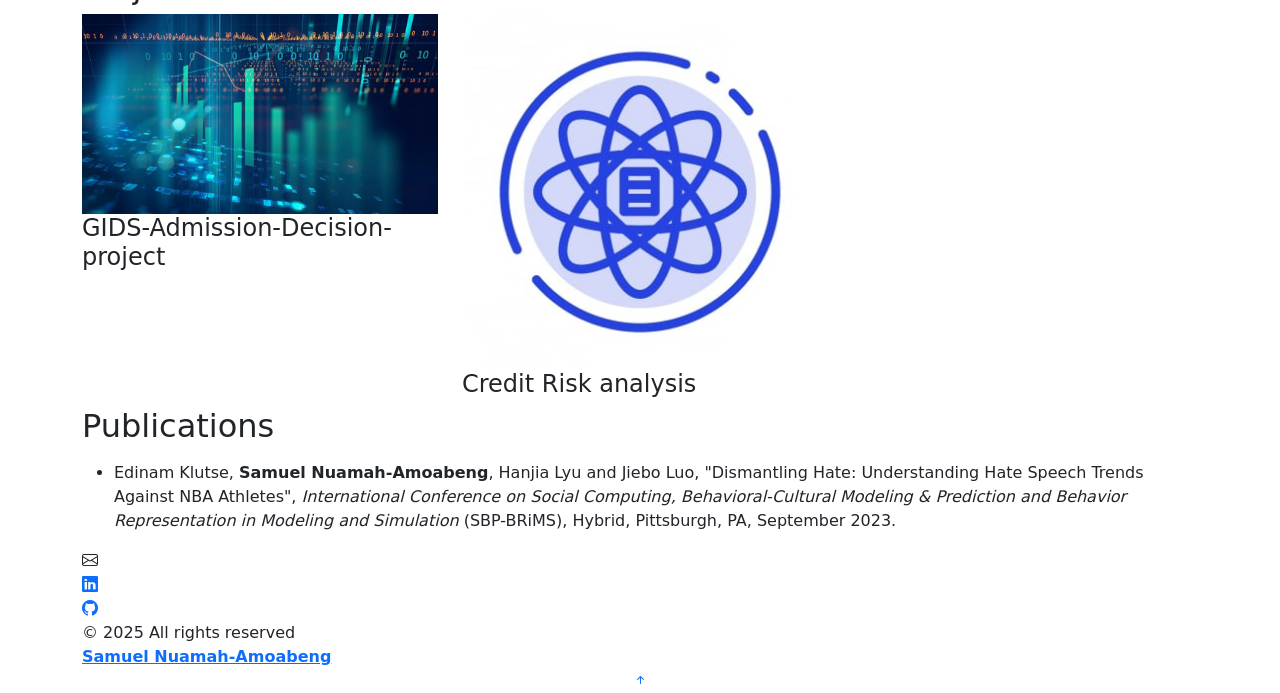
==== commit 0663e685: "Update index.html" ====
--- a/index.html
+++ b/index.html
@@ -268,7 +268,7 @@
             <h3 class="resume-title">Summary</h3>
             <div class="resume-item pb-0">
               <h4>Samuel Nuamah-Amoabeng</h4>
-              <p><em>Innovative and deadline-driven professional with experiences as a Data Scientist, Data Analyst and Scientific Programmer. I specialize in leveraging data to drive insights and deliver impactful solutions.</em></p>
+              <p><em>Innovative and deadline-driven professional with experiences as a Quantitative Analyst, Data Scientist, Data Analyst and Scientific Programmer. I specialize in leveraging data to drive insights and deliver impactful solutions.</em></p>
               <ul>
                 <li>Houston, Texas, TX</li>
                 <!-- <li>(585) 290-3581</li> -->
@@ -778,3 +778,4 @@
 </body>
 
 </html>
+
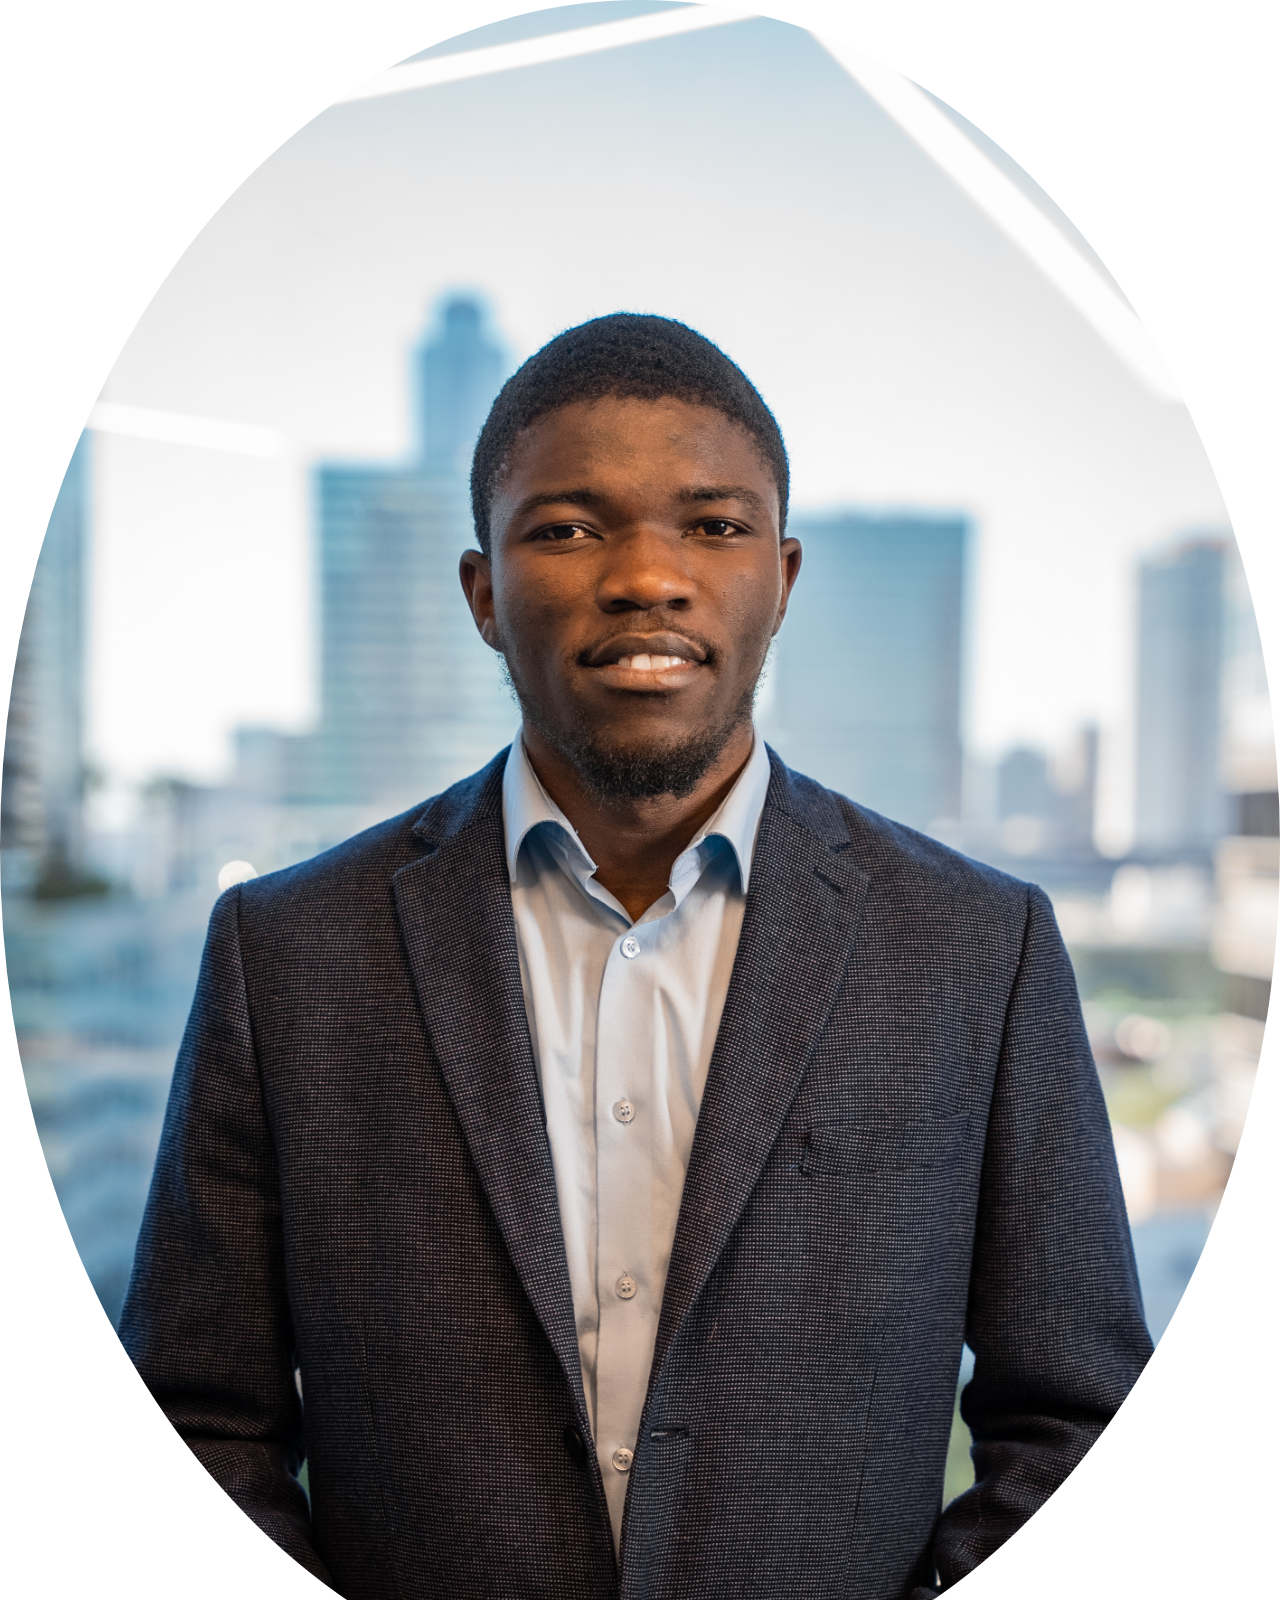
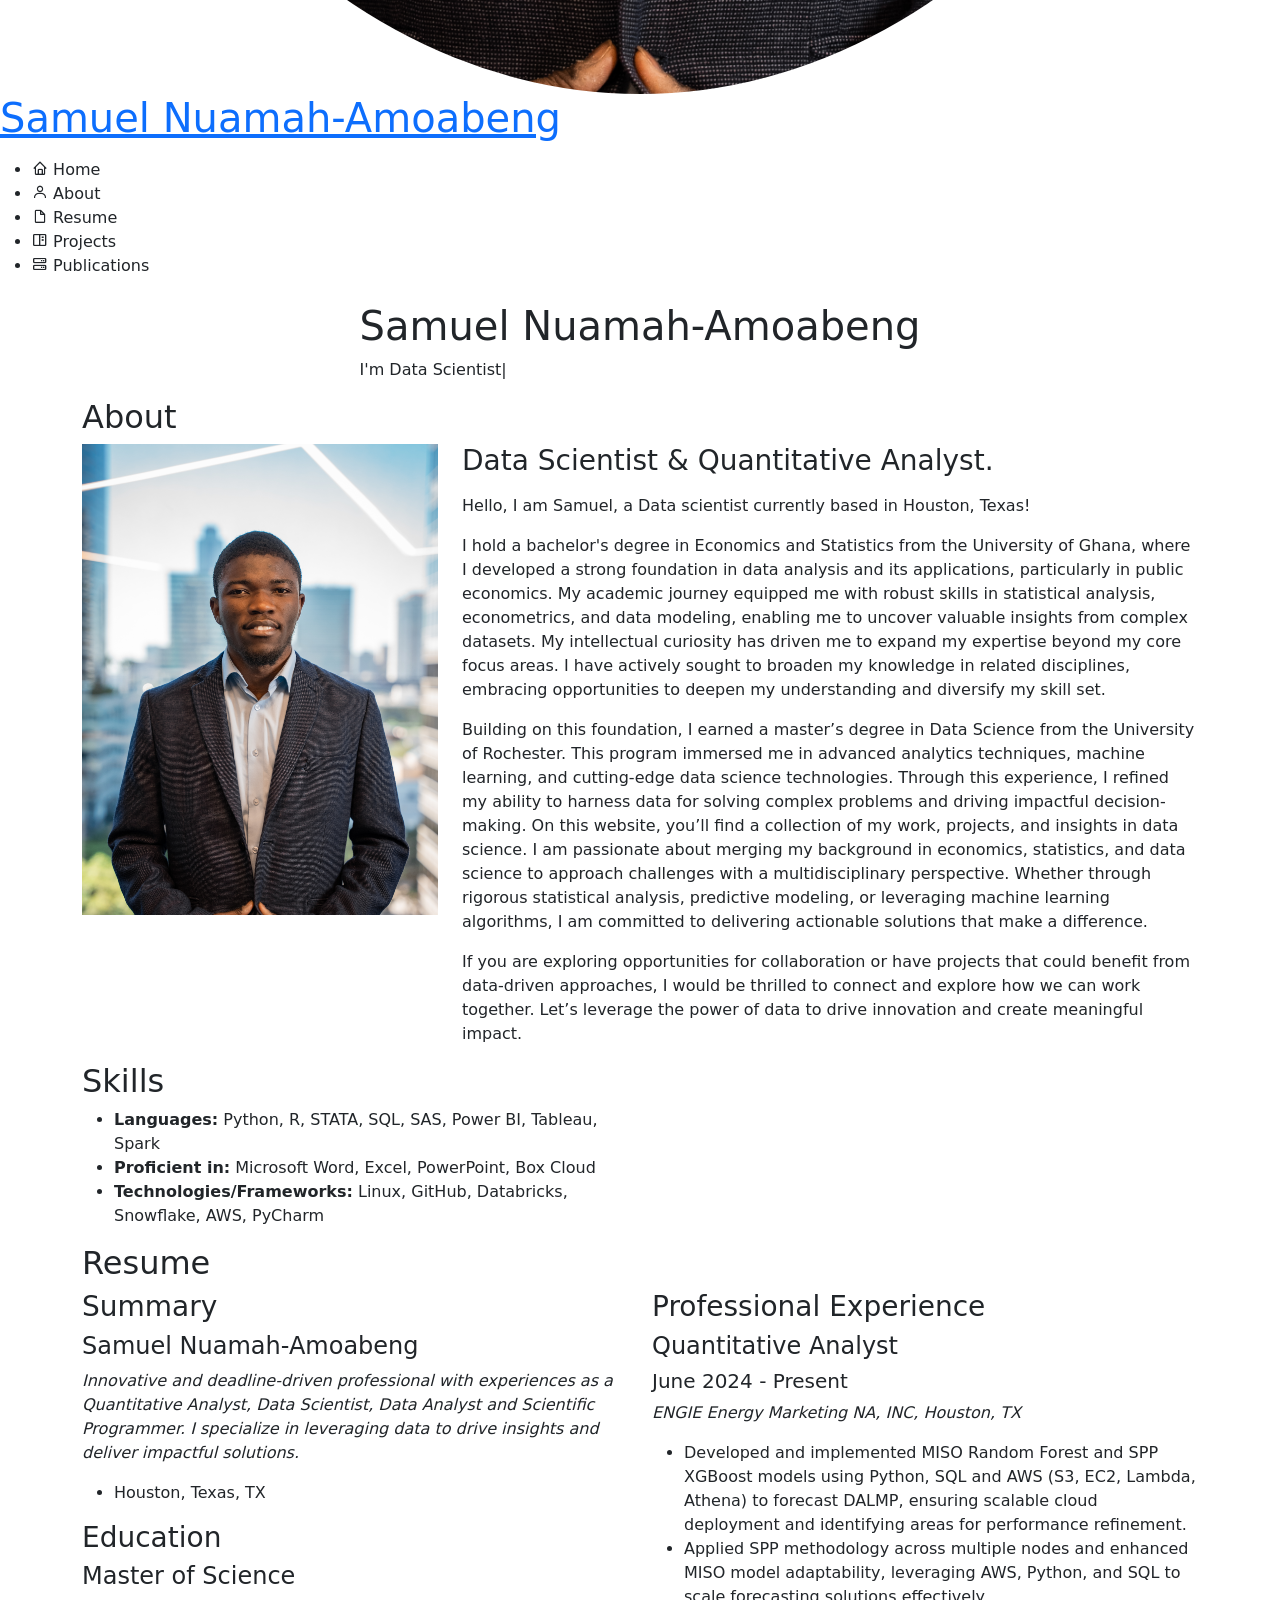
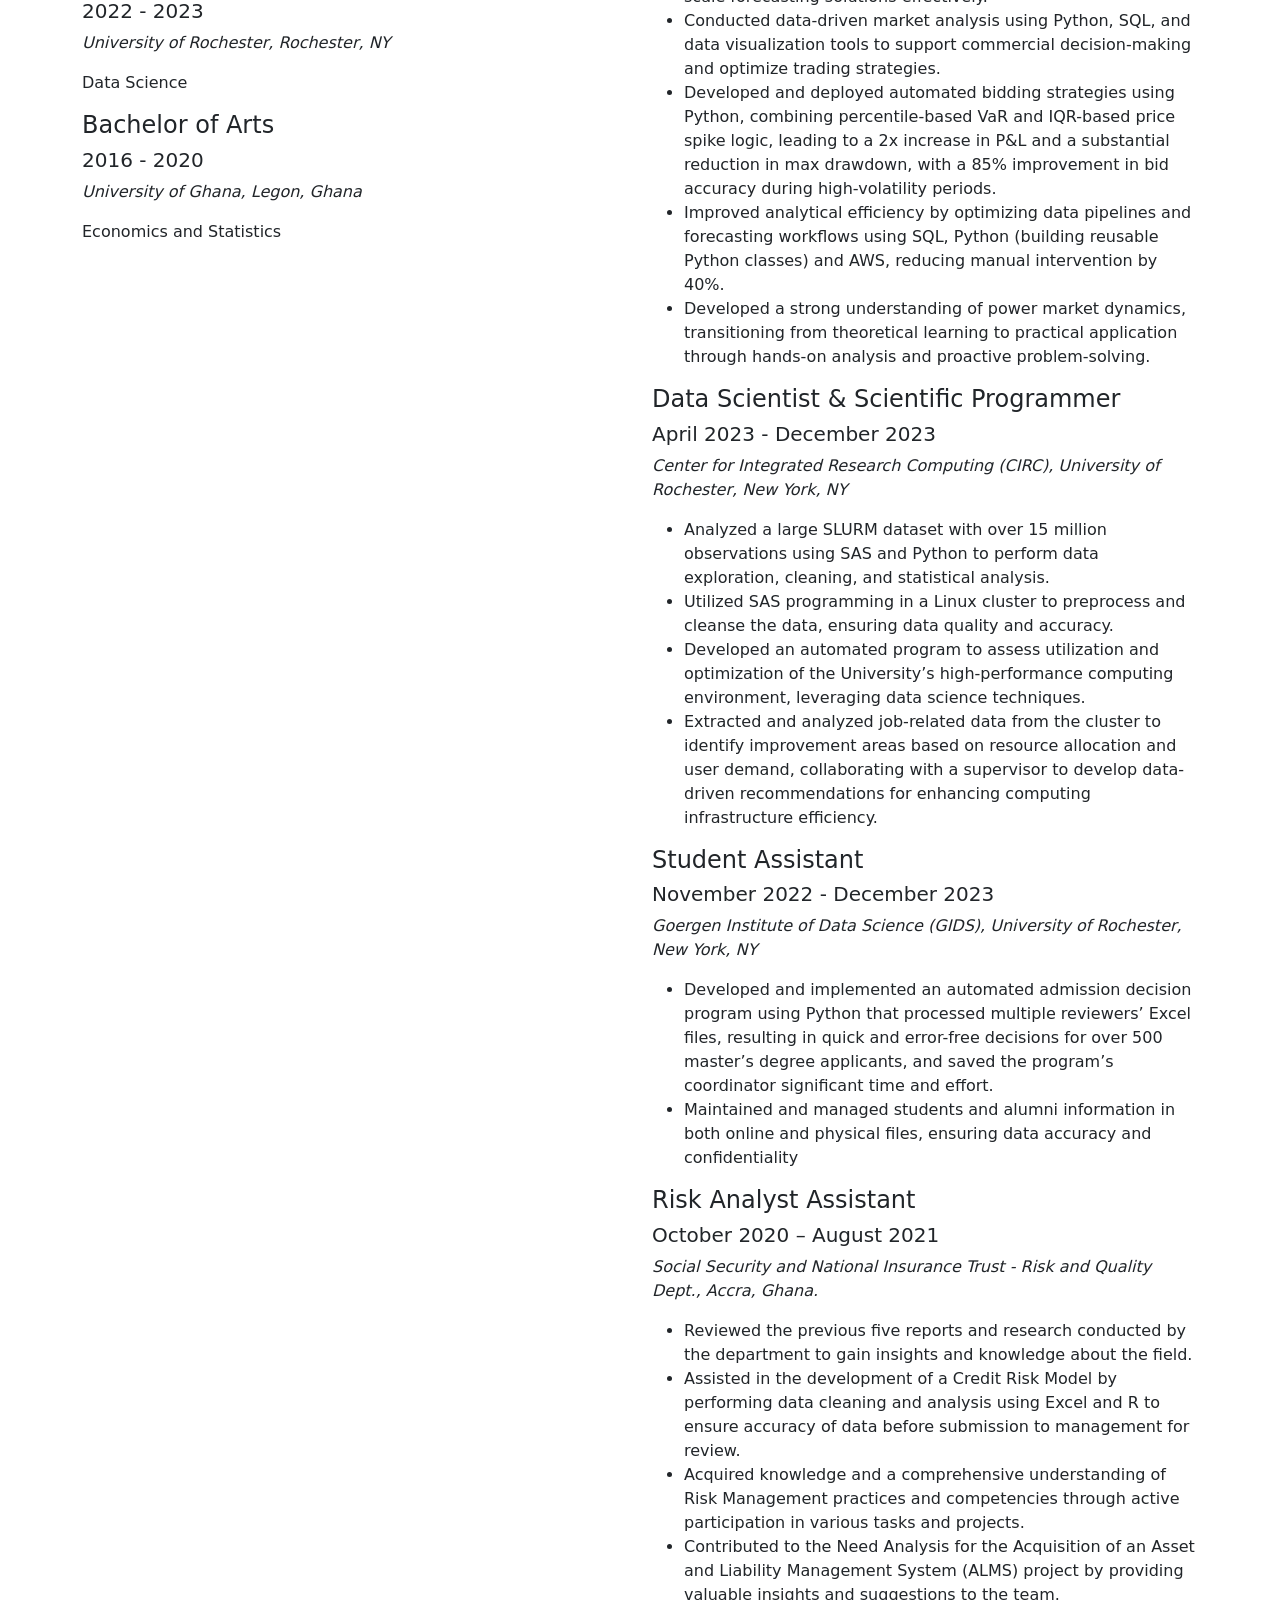
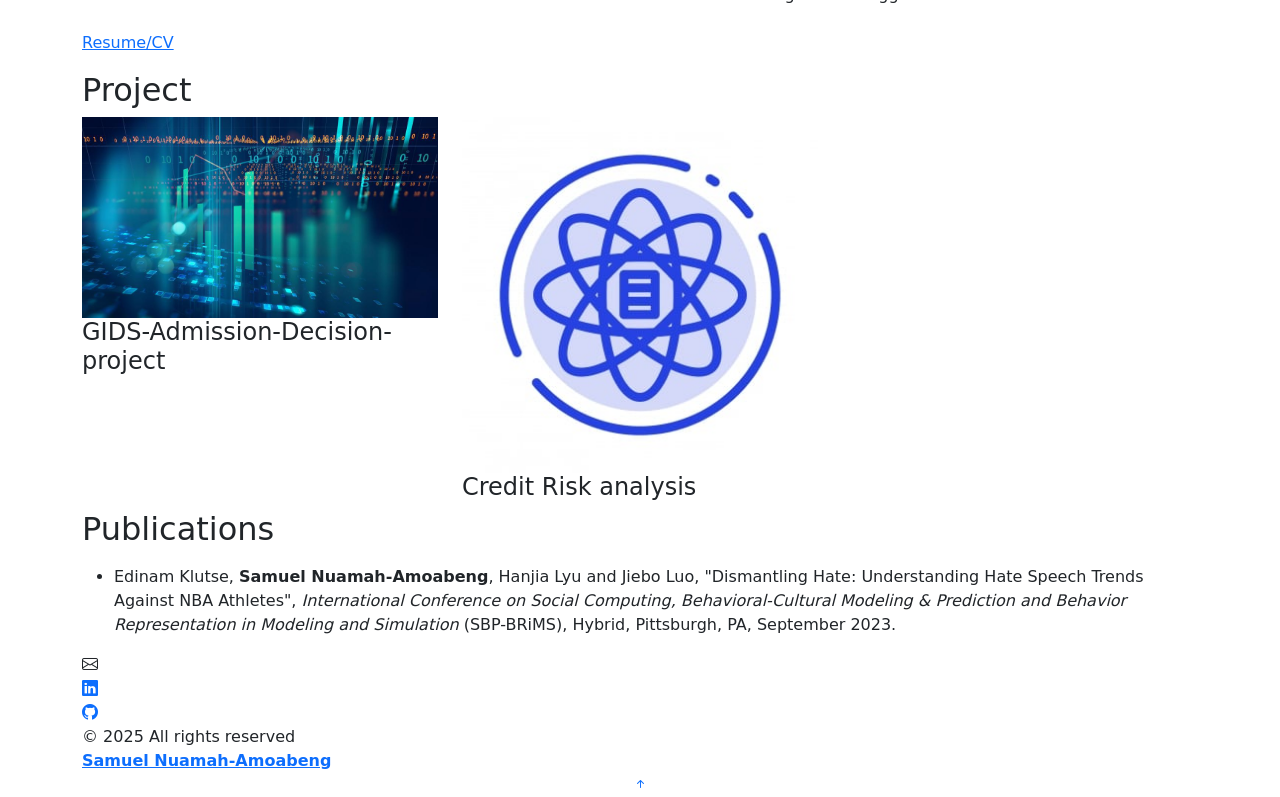
==== commit 5e3f3c48: "Update index.html updated profile photo" ====
--- a/index.html
+++ b/index.html
@@ -47,7 +47,7 @@
     <div class="d-flex flex-column">
 
       <div class="profile">
-        <img src="assets/img/profile-img.jpg" alt="" class="img-fluid rounded-circle">
+        <img src="assets/img/profile-img1.jpg" alt="" class="img-fluid rounded-circle">
         <h1 class="text-light"><a href="index.html">Samuel Nuamah-Amoabeng</a></h1>
         <!-- <div class="social-links mt-3 text-center"> -->
         <!-- <a href="#" class="twitter"><i class="bx bxl-twitter"></i></a> -->
@@ -92,7 +92,7 @@
 
          <div class="row">
           <div class="col-lg-4" data-aos="fade-right">
-            <img src="assets/img/profile-img.jpg" class="img-fluid" alt="">
+            <img src="assets/img/profile-img1.jpg" class="img-fluid" alt="">
           </div>
           <div class="col-lg-8 pt-4 pt-lg-0 content" data-aos="fade-left">
             <h3>Data Scientist &amp; Quantitative Analyst.</h3>
@@ -779,3 +779,4 @@
 
 </html>
 
+
